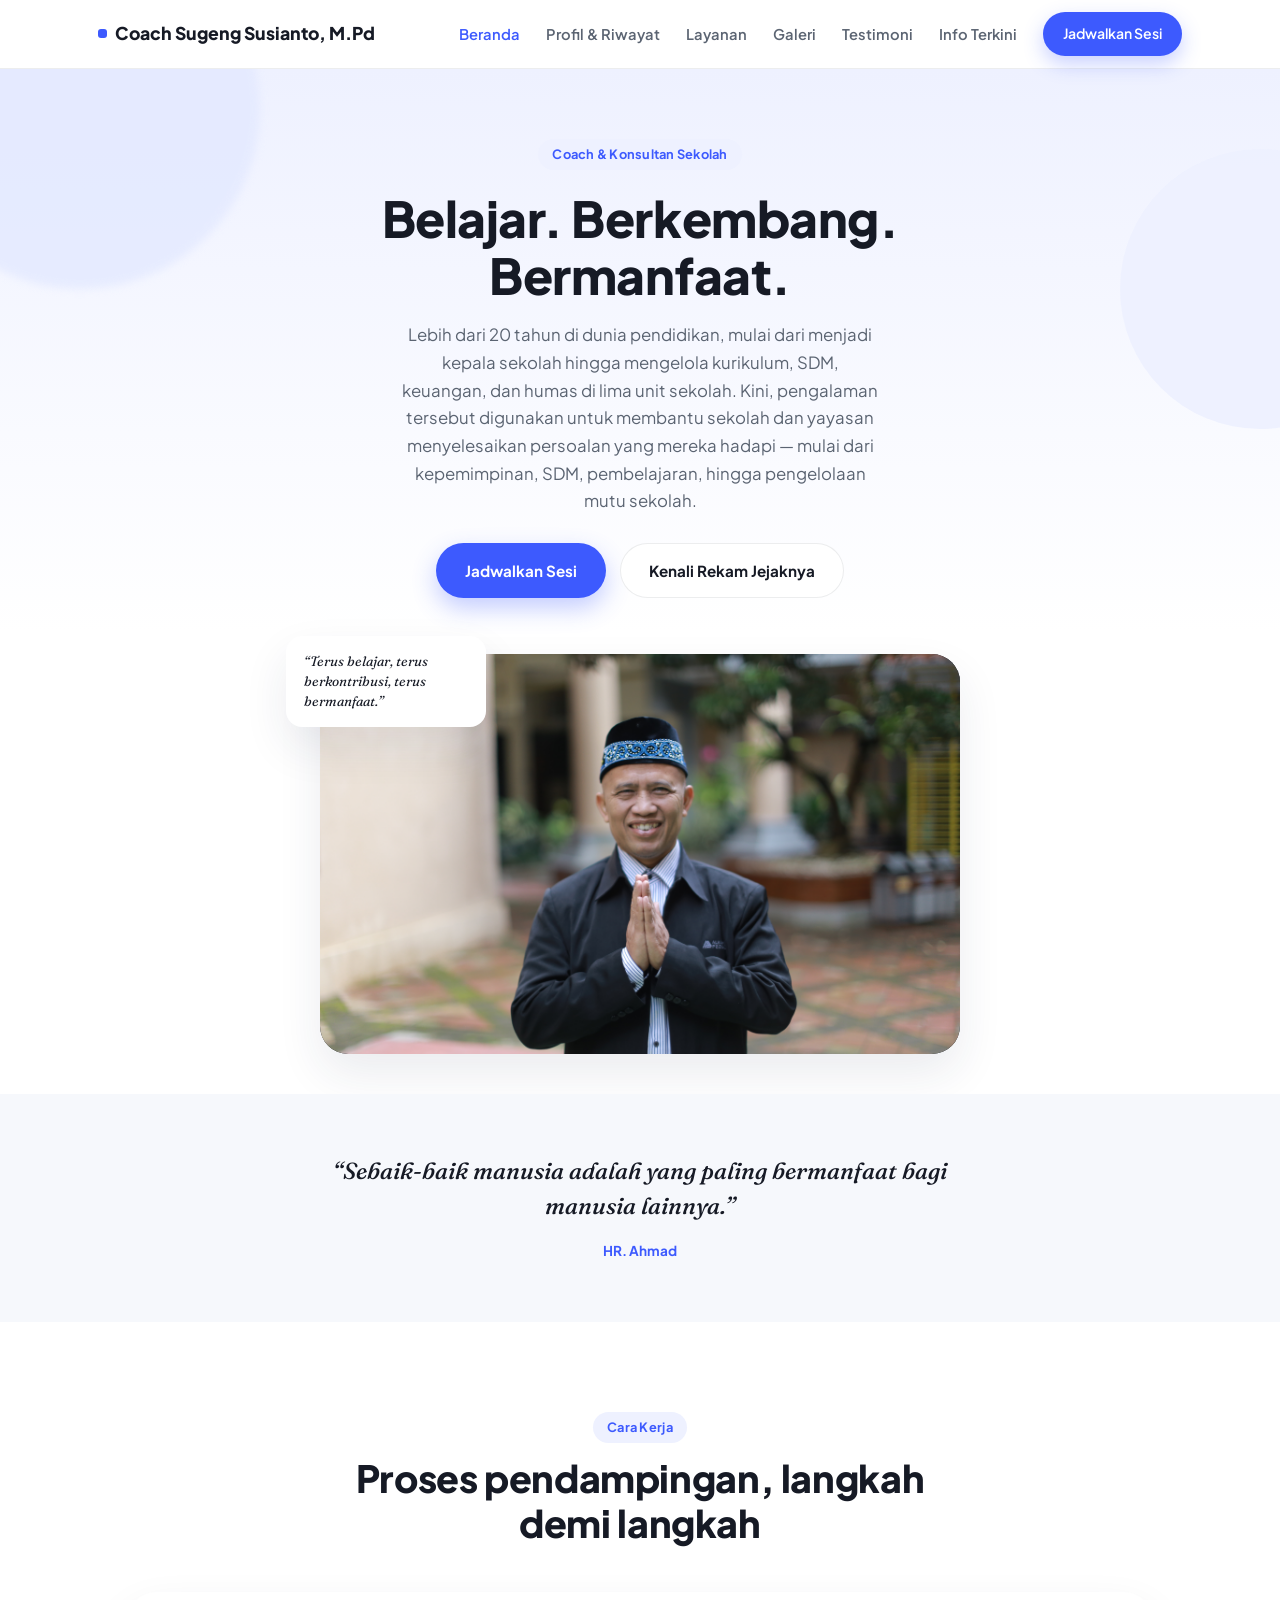
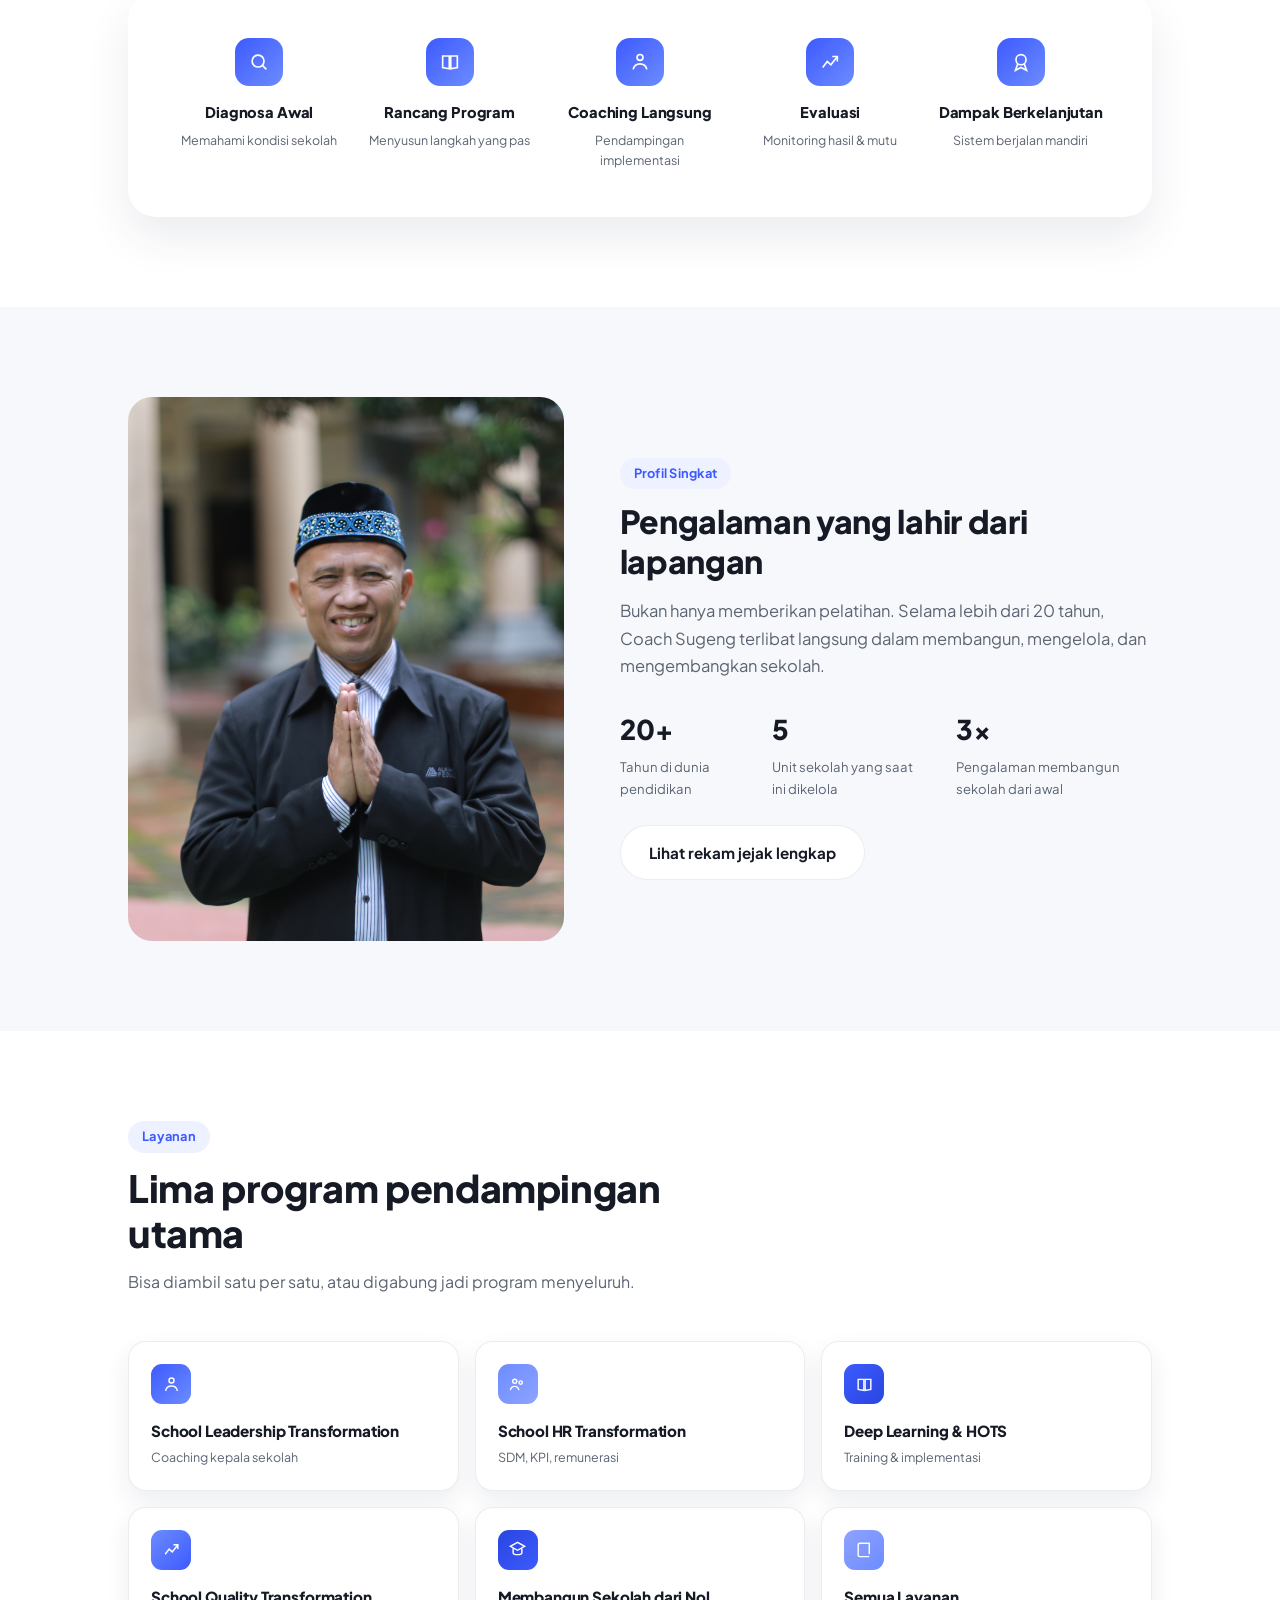
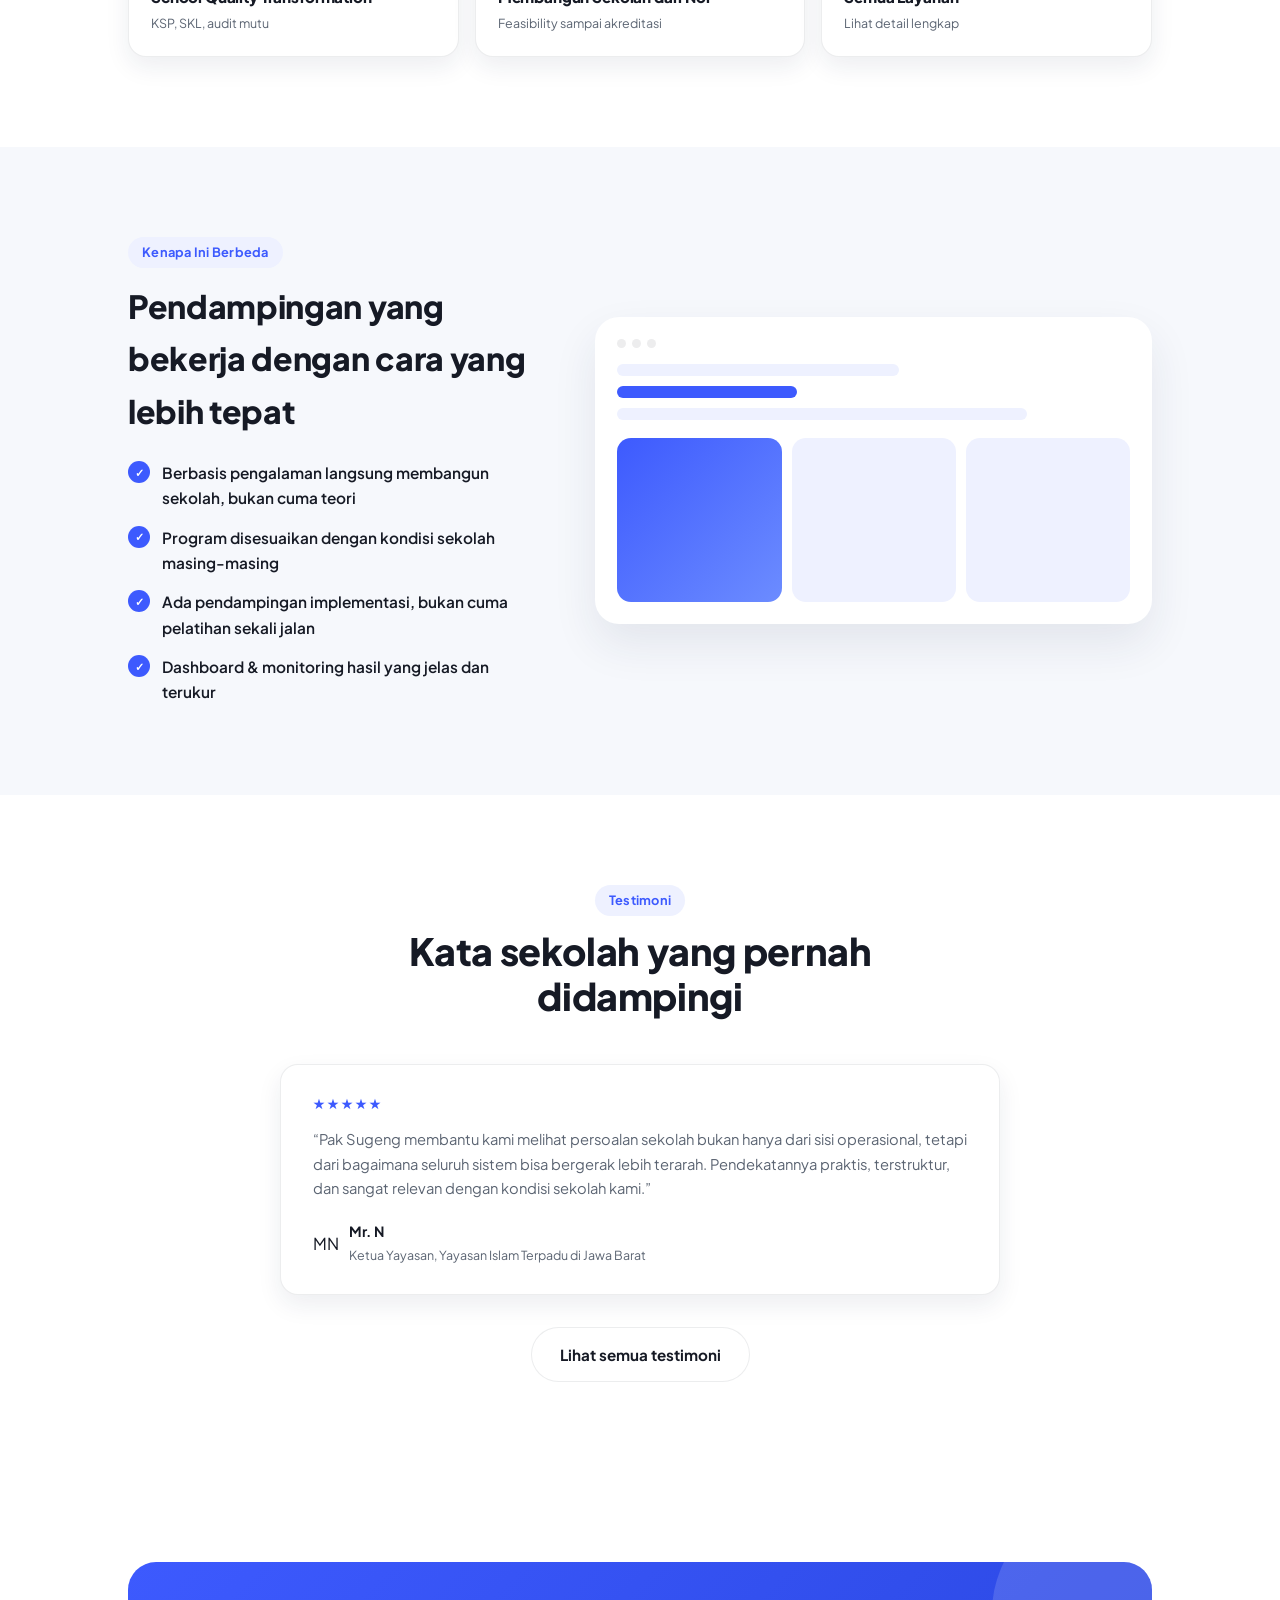
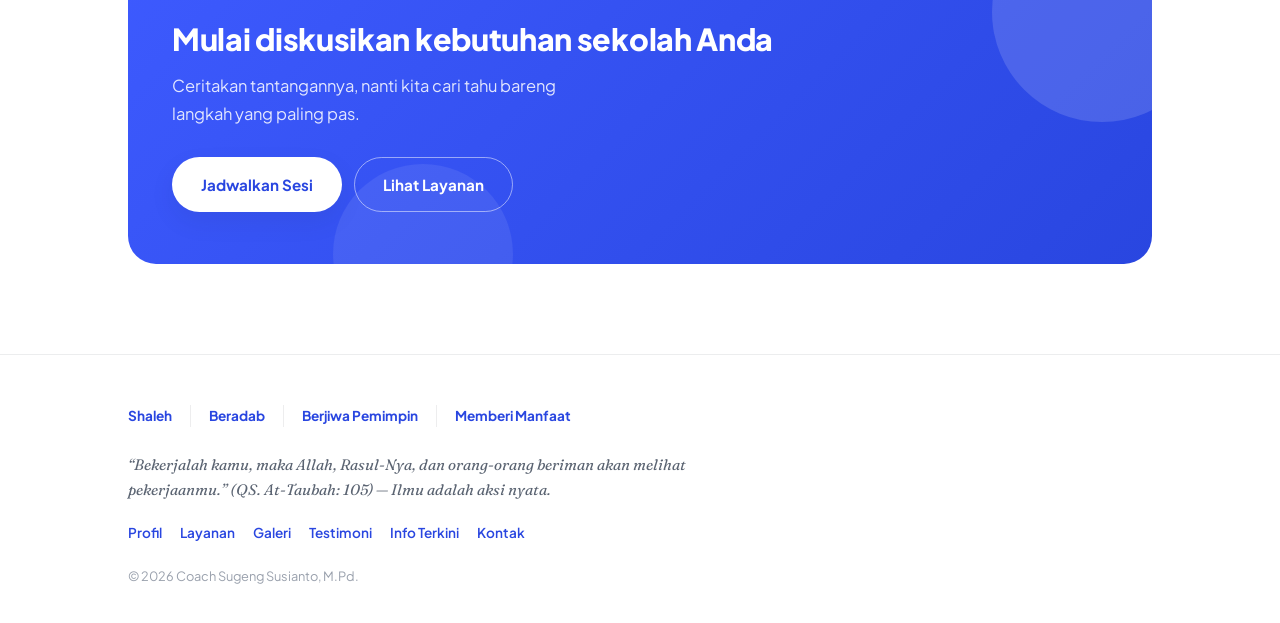
==== index.html @ 7b5fcf8c "Update index.html" ====
<!DOCTYPE html>
<html lang="id">
<head>
<meta charset="UTF-8">
<meta name="viewport" content="width=device-width, initial-scale=1.0">
<title>Sugeng Susianto, M.Pd — Coach &amp; Konsultan Sekolah</title>
<link rel="stylesheet" href="style.css">
<style>
  .hero{ position:relative; padding: 70px 0 40px; overflow:hidden; background: linear-gradient(180deg, var(--blue-pale) 0%, var(--white) 55%); }
  .hero::before{ content:""; position:absolute; top:-140px; left:-100px; width:360px; height:360px; background: var(--blue-pale-2); border-radius:50%; filter: blur(4px); opacity:.8; }
  .hero::after{ content:""; position:absolute; top:80px; right:-120px; width:280px; height:280px; background: var(--blue-pale); border-radius:50%; opacity:.9; }
  .hero .wrap{ position:relative; }
  .hero-head{ max-width: 640px; margin: 0 auto; text-align:center; }
  .hero-head .section-label{ }
  .hero-head h1{ font-size: clamp(2.1rem, 4.6vw, 3.1rem); line-height: 1.14; margin-top: 8px; }
  .hero-head h1 span{ color: var(--blue); }
  .hero-head p{ margin-top: 18px; color: var(--body-c); font-size: 1.05rem; max-width: 480px; margin-left:auto; margin-right:auto; }
  .hero-ctas{ margin-top: 28px; display:flex; gap:14px; justify-content:center; flex-wrap: wrap; }

  .hero-visual{ position:relative; max-width: 640px; margin: 56px auto 0; }
  .hero-photo-frame{ position:relative; z-index:1; border-radius: 28px; overflow:hidden; aspect-ratio: 16/10; background: var(--ink); box-shadow: var(--shadow); }
  .hero-photo-frame img{ width:100%; height:100%; object-fit:cover; object-position: center 15%; }
  .hero-photo-frame .chip{ position:absolute; top:16px; left:16px; background: rgba(0,0,0,0.45); color:#fff; font-size:.72rem; font-weight:700; padding: 6px 11px; border-radius: 100px; display:flex; align-items:center; gap:6px; }
  .hero-photo-frame .chip .dot{ width:7px; height:7px; border-radius:50%; background:#ff5b5b; }
  .float-card{ position:absolute; z-index:2; background: var(--white); border-radius: 16px; box-shadow: var(--shadow); padding: 16px 18px; }
  .float-quote{ top: -18px; left: -34px; max-width: 200px; }
  .float-quote p{ font-family:"Fraunces", serif; font-style:italic; font-size: .85rem; color: var(--ink); line-height:1.45; }
  .float-quote span{ display:block; margin-top:8px; font-size:.75rem; color: var(--blue); font-weight:700; font-style:normal; }
  .float-stat{ bottom: -22px; right: -30px; text-align:right; }
  .float-stat .num{ font-size: 1.5rem; font-weight:800; color: var(--ink); }
  .float-stat .lbl{ font-size: .78rem; color: var(--body-c); margin-top:2px; }
  @media (max-width: 720px){ .float-card{ display:none; } .hero-visual{ margin-top: 40px; } }

  .process-panel{ background: var(--white); border-radius: 28px; box-shadow: var(--shadow); padding: 46px 40px; }
  .process-row{ display:grid; grid-template-columns: repeat(5,1fr); gap: 8px; align-items:start; position:relative; }
  .process-step{ text-align:center; padding: 0 6px; }
  .process-step .icon-badge{ width:48px; height:48px; border-radius:14px; margin:0 auto 14px; background: linear-gradient(135deg, var(--blue) 0%, var(--blue-2) 100%); display:flex; align-items:center; justify-content:center; }
  .process-step svg{ width:22px; height:22px; stroke:#fff; fill:none; stroke-width:1.8; }
  .process-step h3{ font-size: .92rem; color: var(--ink); }
  .process-step p{ font-size: .78rem; color: var(--body-c); margin-top:6px; }
  .process-arrow{ position:absolute; top:22px; font-size:1.1rem; color: var(--blue-pale-2); }
  @media (max-width: 860px){ .process-row{ grid-template-columns: 1fr 1fr; gap: 28px; } .process-panel{ padding: 32px 22px; } }
  @media (max-width: 520px){ .process-row{ grid-template-columns: 1fr; } }

  .split{ display:grid; grid-template-columns: 0.9fr 1.1fr; gap: 56px; align-items:center; }
  .split-photo{ border-radius: 24px; overflow:hidden; aspect-ratio: 4/5; }
  .split-photo img{ width:100%; height:100%; object-fit:cover; object-position: center 15%; }
  .split-stats{ display:flex; gap: 34px; margin-top: 28px; }
  .split-stats .num{ font-size: 1.7rem; font-weight:800; color: var(--ink); }
  .split-stats .lbl{ font-size: .82rem; color: var(--body-c); margin-top:4px; }
  @media (max-width: 780px){ .split{ grid-template-columns: 1fr; gap: 32px; } }

  .cat-grid{ display:grid; grid-template-columns: repeat(3,1fr); gap: 16px; }
  .cat-card{ display:block; text-decoration:none; color:inherit; padding: 22px; border-radius: 18px; background: var(--white); box-shadow: var(--shadow-sm); border: 1px solid var(--rule); transition: transform .15s ease; }
  .cat-card:hover{ transform: translateY(-3px); }
  .cat-card .icon-badge{ width:40px; height:40px; border-radius:11px; margin-bottom:14px; display:flex; align-items:center; justify-content:center; }
  .cat-card svg{ width:19px; height:19px; stroke:#fff; fill:none; stroke-width:1.8; }
  .cat-card h3{ font-size: .95rem; color: var(--ink); }
  .cat-card p{ font-size: .78rem; color: var(--body-c); margin-top:4px; }
  @media (max-width: 780px){ .cat-grid{ grid-template-columns: 1fr 1fr; } }
  @media (max-width: 480px){ .cat-grid{ grid-template-columns: 1fr; } }

  .smart-grid{ display:grid; grid-template-columns: 0.85fr 1.15fr; gap: 56px; align-items:center; }
  .checklist{ list-style:none; margin: 22px 0 0; padding:0; display:flex; flex-direction:column; gap: 14px; }
  .checklist li{ display:flex; gap: 12px; font-size: .96rem; color: var(--ink); font-weight:600; }
  .checklist li::before{ content:"✓"; width:22px; height:22px; border-radius:50%; background: var(--blue); color:#fff; font-size:.7rem; display:flex; align-items:center; justify-content:center; flex-shrink:0; margin-top:1px; }
  .mock{ background: var(--white); border-radius: 24px; box-shadow: var(--shadow); padding: 22px; }
  .mock-topbar{ display:flex; gap:6px; margin-bottom:16px; }
  .mock-topbar span{ width:9px; height:9px; border-radius:50%; background: var(--rule); }
  .mock-bar{ height: 12px; border-radius: 6px; background: var(--blue-pale); margin-bottom:10px; }
  .mock-bar.short{ width: 55%; }
  .mock-bar.blue{ background: var(--blue); width:35%; }
  .mock-row{ display:flex; gap:10px; margin-top:18px; }
  .mock-tile{ flex:1; aspect-ratio:1; border-radius:14px; background: var(--blue-pale); }
  .mock-tile.dark{ background: linear-gradient(135deg, var(--blue) 0%, var(--blue-2) 100%); }
  @media (max-width: 780px){ .smart-grid{ grid-template-columns: 1fr; gap: 32px; } }

  .test-grid{
  display:flex;
  justify-content:center;
}

.test-card{
  width:100%;
  max-width:720px;
  border-radius:18px;
  background:var(--white);
  box-shadow:var(--shadow-sm);
  border:1px solid var(--rule);
  padding:28px 32px;
}

.test-stars{
  color:var(--blue);
  font-size:.85rem;
  letter-spacing:2px;
}

.test-card p.body{
  margin-top:12px;
  color:var(--body-c);
  font-size:.92rem;
  line-height:1.65;
}

.test-who{
  display:flex;
  align-items:center;
  gap:10px;
  margin-top:20px;
}

.test-who .name{
  font-size:.88rem;
  font-weight:700;
  color:var(--ink);
}
</style>
</head>
<body>

<nav>
  <div class="wrap">
    <a href="index.html" class="brand">Coach Sugeng Susianto, M.Pd</a>
    <div class="navlinks">
      <a href="index.html" class="active">Beranda</a>
      <a href="profil.html">Profil &amp; Riwayat</a>
      <a href="layanan.html">Layanan</a>
      <a href="galeri.html">Galeri</a>
      <a href="testimoni.html">Testimoni</a>
      <a href="info.html">Info Terkini</a>
      <a href="kontak.html" class="navcta">Jadwalkan Sesi</a>
    </div>
  </div>
</nav>

<header class="hero">
  <div class="wrap">
    <div class="hero-head">
      <div class="section-label">Coach &amp; Konsultan Sekolah</div>
      <h1>Belajar. Berkembang. Bermanfaat.</span></h1>
      <p>Lebih dari 20 tahun di dunia pendidikan, mulai dari menjadi kepala sekolah hingga mengelola kurikulum, SDM, keuangan, dan humas di lima unit sekolah. Kini, pengalaman tersebut digunakan untuk membantu sekolah dan yayasan menyelesaikan persoalan yang mereka hadapi — mulai dari kepemimpinan, SDM, pembelajaran, hingga pengelolaan mutu sekolah.</p>
      <div class="hero-ctas">
        <a href="kontak.html" class="btn btn-gold">Jadwalkan Sesi</a>
        <a href="profil.html" class="btn btn-ghost">Kenali Rekam Jejaknya</a>
      </div>
    </div>

    <div class="hero-visual">
      <div class="float-card float-quote">
        <p>“Terus belajar, terus berkontribusi, terus bermanfaat.”</p>
      </div>
      <div class="hero-photo-frame">
        <div class="chip"><span class="dot"></span> Coaching Session</div>
        <img src="assets/foto-pak-sugeng.jpg" alt="Coach Sugeng Susianto, M.Pd">
      </div>
      </div>
    </div>
  </div>
</header>

<div class="quote-strip">
  <div class="wrap">
    <blockquote>“Sebaik-baik manusia adalah yang paling bermanfaat bagi manusia lainnya.”</blockquote>
    <cite>HR. Ahmad</cite>
  </div>
</div>

<section>
  <div class="wrap">
    <div class="section-head center" style="margin-left:auto;margin-right:auto;text-align:center;">
      <div class="section-label">Cara Kerja</div>
      <h2>Proses pendampingan, langkah demi langkah</h2>
    </div>
    <div class="process-panel">
      <div class="process-row">
        <div class="process-step">
          <div class="icon-badge"><svg viewBox="0 0 24 24"><circle cx="11" cy="11" r="6.5"/><path d="M20 20l-4-4"/></svg></div>
          <h3>Diagnosa Awal</h3>
          <p>Memahami kondisi sekolah</p>
        </div>
        <div class="process-step">
          <div class="icon-badge"><svg viewBox="0 0 24 24"><path d="M4 5.5h7.2v14L4 18.2z"/><path d="M20 5.5h-7.2v14L20 18.2z"/></svg></div>
          <h3>Rancang Program</h3>
          <p>Menyusun langkah yang pas</p>
        </div>
        <div class="process-step">
          <div class="icon-badge"><svg viewBox="0 0 24 24"><circle cx="12" cy="7" r="3.2"/><path d="M4.5 20c1-4 4-6 7.5-6s6.5 2 7.5 6"/></svg></div>
          <h3>Coaching Langsung</h3>
          <p>Pendampingan implementasi</p>
        </div>
        <div class="process-step">
          <div class="icon-badge"><svg viewBox="0 0 24 24"><path d="M4 18 9 11.5 13 15 20 6"/><path d="M14.5 6H20v5.5"/></svg></div>
          <h3>Evaluasi</h3>
          <p>Monitoring hasil &amp; mutu</p>
        </div>
        <div class="process-step">
          <div class="icon-badge"><svg viewBox="0 0 24 24"><path d="M12 15c3 0 5.5-2.2 5.5-5.5S15 4 12 4 6.5 6.2 6.5 9.5 9 15 12 15Z"/><path d="M8.5 14 6 21l6-3 6 3-2.5-7"/></svg></div>
          <h3>Dampak Berkelanjutan</h3>
          <p>Sistem berjalan mandiri</p>
        </div>
      </div>
    </div>
  </div>
</section>

<section style="background: var(--surface);">
  <div class="wrap">
    <div class="split">
      <div class="split-photo"><img src="assets/foto-pak-sugeng.jpg" alt="Coach Sugeng Susianto, M.Pd"></div>
      <div>
        <div class="section-label">Profil Singkat</div>
        <h2 style="font-size: clamp(1.5rem,3vw,2rem); line-height:1.25;">Pengalaman yang lahir dari lapangan</h2>
        <p style="margin-top:16px; color: var(--body-c);">Bukan hanya memberikan pelatihan. Selama lebih dari 20 tahun, Coach Sugeng terlibat langsung dalam membangun, mengelola, dan mengembangkan sekolah.</p>
        <div class="split-stats">
          <div><div class="num">20+</div><div class="lbl">Tahun di dunia pendidikan</div></div>
          <div><div class="num">5</div><div class="lbl">Unit sekolah yang saat ini dikelola</div></div>
          <div><div class="num">3x</div><div class="lbl">Pengalaman membangun sekolah dari awal</div></div>
        </div>
        <a href="profil.html" class="btn btn-ghost dark" style="margin-top:26px;">Lihat rekam jejak lengkap</a>
      </div>
    </div>
  </div>
</section>

<section>
  <div class="wrap">
    <div class="section-head">
      <div class="section-label">Layanan</div>
      <h2>Lima program pendampingan utama</h2>
      <p>Bisa diambil satu per satu, atau digabung jadi program menyeluruh.</p>
    </div>
    <div class="cat-grid">
      <a class="cat-card" href="layanan.html">
        <div class="icon-badge" style="background: linear-gradient(135deg, var(--blue) 0%, var(--blue-2) 100%);"><svg viewBox="0 0 24 24"><circle cx="12" cy="7" r="3.2"/><path d="M4.5 20c1-4 4-6 7.5-6s6.5 2 7.5 6"/></svg></div>
        <h3>School Leadership Transformation</h3>
        <p>Coaching kepala sekolah</p>
      </a>
      <a class="cat-card" href="layanan.html">
        <div class="icon-badge" style="background: linear-gradient(135deg, #6c8cff 0%, #8fa3ff 100%);"><svg viewBox="0 0 24 24"><circle cx="8.5" cy="8" r="2.6"/><circle cx="16" cy="9.5" r="2.1"/><path d="M3 19c.7-3 3-4.6 5.5-4.6S13 16 13.7 19"/></svg></div>
        <h3>School HR Transformation</h3>
        <p>SDM, KPI, remunerasi</p>
      </a>
      <a class="cat-card" href="layanan.html">
        <div class="icon-badge" style="background: linear-gradient(135deg, #3d5afe 0%, #2946e0 100%);"><svg viewBox="0 0 24 24"><path d="M4 5.5h7.2v14L4 18.2z"/><path d="M20 5.5h-7.2v14L20 18.2z"/></svg></div>
        <h3>Deep Learning &amp; HOTS</h3>
        <p>Training &amp; implementasi</p>
      </a>
      <a class="cat-card" href="layanan.html">
        <div class="icon-badge" style="background: linear-gradient(135deg, #6c8cff 0%, #3d5afe 100%);"><svg viewBox="0 0 24 24"><path d="M4 18 9 11.5 13 15 20 6"/><path d="M14.5 6H20v5.5"/></svg></div>
        <h3>School Quality Transformation</h3>
        <p>KSP, SKL, audit mutu</p>
      </a>
      <a class="cat-card" href="layanan.html">
        <div class="icon-badge" style="background: linear-gradient(135deg, #2946e0 0%, #3d5afe 100%);"><svg viewBox="0 0 24 24"><path d="M12 3 3 8l9 5 9-5z"/><path d="M6.5 10.5V16c0 1.4 2.5 2.5 5.5 2.5s5.5-1.1 5.5-2.5v-5.5"/></svg></div>
        <h3>Membangun Sekolah dari Nol</h3>
        <p>Feasibility sampai akreditasi</p>
      </a>
      <a class="cat-card" href="layanan.html">
        <div class="icon-badge" style="background: linear-gradient(135deg, #8fa3ff 0%, #6c8cff 100%);"><svg viewBox="0 0 24 24"><path d="M4 19V6.5A2.5 2.5 0 0 1 6.5 4H18v14"/><path d="M4 19a2 2 0 0 0 2 2h12"/></svg></div>
        <h3>Semua Layanan</h3>
        <p>Lihat detail lengkap</p>
      </a>
    </div>
  </div>
</section>

<section style="background: var(--surface);">
  <div class="wrap">
    <div class="smart-grid">
      <div>
        <div class="section-label">Kenapa Ini Berbeda</div>
        <h2 style="font-size: clamp(1.5rem,3vw,2rem);">Pendampingan yang bekerja dengan cara yang lebih tepat</h2>
        <ul class="checklist">
          <li>Berbasis pengalaman langsung membangun sekolah, bukan cuma teori</li>
          <li>Program disesuaikan dengan kondisi sekolah masing-masing</li>
          <li>Ada pendampingan implementasi, bukan cuma pelatihan sekali jalan</li>
          <li>Dashboard &amp; monitoring hasil yang jelas dan terukur</li>
        </ul>
      </div>
      <div class="mock">
        <div class="mock-topbar"><span></span><span></span><span></span></div>
        <div class="mock-bar short"></div>
        <div class="mock-bar blue"></div>
        <div class="mock-bar" style="width:80%;"></div>
        <div class="mock-row">
          <div class="mock-tile dark"></div>
          <div class="mock-tile"></div>
          <div class="mock-tile"></div>
        </div>
      </div>
    </div>
  </div>
</section>

<section>
  <div class="wrap">

    <div class="section-head center" style="margin-left:auto;margin-right:auto;text-align:center;">
      <div class="section-label">Testimoni</div>
      <h2>Kata sekolah yang pernah didampingi</h2>
    </div>

    <div class="test-grid">

      <div class="test-card">

        <div class="test-stars">★★★★★</div>

        <p class="body">
          “Pak Sugeng membantu kami melihat persoalan sekolah bukan hanya
          dari sisi operasional, tetapi dari bagaimana seluruh sistem bisa
          bergerak lebih terarah. Pendekatannya praktis, terstruktur, dan
          sangat relevan dengan kondisi sekolah kami.”
        </p>

        <div class="test-who">
          <div class="avatar">MN</div>

          <div>
            <div class="name">Mr. N</div>
            <div style="font-size:.78rem;color:var(--body-c);margin-top:2px;">
              Ketua Yayasan, Yayasan Islam Terpadu di Jawa Barat
            </div>
          </div>
        </div>

      </div>

    </div>

    <div style="text-align:center; margin-top:32px;">
      <a href="testimoni.html" class="btn btn-ghost dark">
        Lihat semua testimoni
      </a>
    </div>

  </div>
</section>
<section>
  <div class="wrap">
    <div class="cta-banner">
      <div class="inner">
        <div>
          <h2>Mulai diskusikan kebutuhan sekolah Anda</h2>
          <p>Ceritakan tantangannya, nanti kita cari tahu bareng langkah yang paling pas.</p>
        </div>
        <div class="btns">
          <a href="kontak.html" class="btn btn-white">Jadwalkan Sesi</a>
          <a href="layanan.html" class="btn btn-outline-white">Lihat Layanan</a>
        </div>
      </div>
    </div>
  </div>
</section>

<footer>
  <div class="wrap">
    <div class="values-row"><span>Shaleh</span><span>Beradab</span><span>Berjiwa Pemimpin</span><span>Memberi Manfaat</span></div>
    <p class="closing">“Bekerjalah kamu, maka Allah, Rasul-Nya, dan orang-orang beriman akan melihat pekerjaanmu.” (QS. At-Taubah: 105) — Ilmu adalah aksi nyata.</p>
    <div class="foot-links"><a href="profil.html">Profil</a><a href="layanan.html">Layanan</a><a href="galeri.html">Galeri</a><a href="testimoni.html">Testimoni</a><a href="info.html">Info Terkini</a><a href="kontak.html">Kontak</a></div>
    <p class="copy">© 2026 Coach Sugeng Susianto, M.Pd.</p>
  </div>
</footer>

</body>
</html>
---- style.css ----
@import url('https://fonts.googleapis.com/css2?family=Plus+Jakarta+Sans:wght@400;500;600;700;800&family=Fraunces:opsz,wght@9..144,500;9..144,600&display=swap');

:root{
  --ink: #161a25;
  --body-c: #5b6472;
  --blue: #3d5afe;
  --blue-2: #6c8cff;
  --blue-deep: #2946e0;
  --blue-pale: #eef1ff;
  --blue-pale-2: #e3e9ff;
  --surface: #f6f8fc;
  --white: #ffffff;
  --rule: rgba(22,26,37,0.08);
  --shadow: 0 20px 45px rgba(30,40,80,0.09);
  --shadow-sm: 0 10px 24px rgba(30,40,80,0.08);
  --max: 1080px;
}

*{ box-sizing: border-box; }
html{ scroll-behavior: smooth; }
body{
  margin:0;
  background: var(--white);
  color: var(--ink);
  font-family: "Plus Jakarta Sans", sans-serif;
  font-size: 16.5px;
  line-height: 1.65;
  -webkit-font-smoothing: antialiased;
}
h1,h2,h3{ font-family: "Plus Jakarta Sans", sans-serif; font-weight: 800; margin: 0; color: var(--ink); letter-spacing: -0.01em; }
p{ margin: 0; }
a{ color: inherit; }
img{ max-width:100%; display:block; }
.wrap{ max-width: var(--max); margin: 0 auto; padding: 0 28px; }
::selection{ background: var(--blue-pale-2); color: var(--blue-deep); }

/* ---------- nav ---------- */
nav{ position: sticky; top:0; z-index: 40; background: rgba(255,255,255,0.9); backdrop-filter: blur(8px); border-bottom: 1px solid var(--rule); }
nav .wrap{ display:flex; align-items:center; justify-content:space-between; height: 68px; max-width: 1140px; }
.brand{ color: var(--ink); font-size: 1.1rem; font-weight: 800; text-decoration: none; display:flex; align-items:center; gap:8px; }
.brand::before{ content:""; width:9px; height:9px; border-radius:3px; background: var(--blue); display:inline-block; }
.navlinks{ display:flex; align-items:center; gap: 26px; }
.navlinks a{ color: var(--body-c); text-decoration:none; font-size: .92rem; font-weight: 600; transition: color .2s ease; }
.navlinks a:hover{ color: var(--blue); }
.navlinks a.active{ color: var(--blue); }
.navcta{ background: var(--blue); color: var(--white) !important; padding: 10px 20px; border-radius: 100px; font-weight: 700; font-size: .88rem !important; box-shadow: 0 8px 20px rgba(61,90,254,0.28); transition: transform .15s ease, box-shadow .15s ease; }
.navcta:hover{ transform: translateY(-1px); box-shadow: 0 10px 24px rgba(61,90,254,0.36); color: var(--white) !important; }
@media (max-width:840px){ .navlinks a:not(.navcta){ display:none; } }

/* ---------- generic section ---------- */
section{ padding: 90px 0; }
.section-head{ max-width: 600px; margin-bottom: 46px; }
.section-label{ display:inline-block; font-size: .8rem; font-weight: 700; letter-spacing:.02em; color: var(--blue); margin-bottom: 12px; padding: 5px 14px; background: var(--blue-pale); border-radius: 100px; }
.section-head h2{ font-size: clamp(1.7rem, 3vw, 2.35rem); line-height: 1.2; color: var(--ink); }
.section-head p{ margin-top: 14px; color: var(--body-c); font-size: 1rem; max-width: 540px; }
.section-head.center{ margin-left:auto; margin-right:auto; text-align:center; }

/* ---------- page hero (inner pages) ---------- */
.page-hero{ position:relative; background: linear-gradient(180deg, var(--blue-pale) 0%, var(--white) 100%); padding: 76px 0 60px; overflow:hidden; }
.page-hero::before{ content:""; position:absolute; top:-120px; right:-120px; width:340px; height:340px; background: var(--blue-pale-2); border-radius: 50%; filter: blur(10px); opacity:.7; }
.page-hero .wrap{ position:relative; }
.page-hero h1{ font-size: clamp(2rem, 4vw, 2.7rem); line-height: 1.15; }
.page-hero p{ margin-top: 14px; color: var(--body-c); max-width: 560px; font-size: 1.02rem; }

/* ---------- buttons ---------- */
.btn{ display:inline-block; padding: 14px 28px; font-weight: 700; font-size: .95rem; border-radius: 100px; text-decoration:none; cursor:pointer; border: 1px solid transparent; font-family: "Plus Jakarta Sans", sans-serif; transition: transform .15s ease, box-shadow .15s ease, background .15s ease, border-color .15s ease, color .15s ease; }
.btn-gold{ background: var(--blue); color: var(--white); box-shadow: 0 10px 24px rgba(61,90,254,0.3); }
.btn-gold:hover{ background: var(--blue-deep); transform: translateY(-2px); box-shadow: 0 14px 28px rgba(61,90,254,0.36); }
.btn-ghost{ background: var(--white); color: var(--ink); border-color: var(--rule); }
.btn-ghost:hover{ border-color: var(--blue); color: var(--blue); }
.btn-ghost.dark{ color: var(--ink); border-color: var(--rule); }
.btn-ghost.dark:hover{ border-color: var(--blue); color: var(--blue); }
.btn-white{ background: var(--white); color: var(--blue-deep); box-shadow: var(--shadow-sm); }
.btn-white:hover{ transform: translateY(-2px); }
.btn-outline-white{ background: transparent; color: var(--white); border-color: rgba(255,255,255,0.5); }
.btn-outline-white:hover{ border-color: var(--white); }

/* ---------- quote strip ---------- */
.quote-strip{ padding: 60px 0; text-align:center; background: var(--surface); }
.quote-strip blockquote{ font-family: "Fraunces", serif; font-style: italic; font-weight: 500; font-size: clamp(1.15rem, 2.2vw, 1.45rem); max-width: 640px; margin: 0 auto; line-height: 1.5; color: var(--ink); }
.quote-strip cite{ display:block; margin-top: 16px; font-style: normal; font-size: .85rem; color: var(--blue); font-weight: 700; }

/* ---------- timeline (profil page) ---------- */
.timeline{ position:relative; padding-left: 30px; }
.timeline::before{ content:""; position:absolute; left: 5px; top: 6px; bottom: 6px; width: 2px; background: var(--blue-pale-2); border-radius: 2px; }
.t-item{ position: relative; padding-bottom: 32px; }
.t-item:last-child{ padding-bottom:0; }
.t-item::before{ content:""; position:absolute; left: -30px; top: 3px; width: 12px; height:12px; border-radius:50%; background: var(--white); border: 3px solid var(--blue); }
.t-year{ font-size: .82rem; font-weight:700; color: var(--blue); }
.t-role{ font-size: 1.1rem; font-weight:700; margin-top: 4px; color: var(--ink); }
.t-note{ font-size: .9rem; color: var(--body-c); margin-top: 3px; font-weight:400; }

/* ---------- pillars ---------- */
.pillars{ display:grid; grid-template-columns: repeat(4,1fr); gap: 16px; }
.pillar{ padding: 28px 22px; border-radius: 18px; background: var(--white); box-shadow: var(--shadow-sm); border: 1px solid var(--rule); }
.pillar .icon-badge{ width: 46px; height: 46px; border-radius: 13px; background: linear-gradient(135deg, var(--blue) 0%, var(--blue-2) 100%); display:flex; align-items:center; justify-content:center; margin-bottom: 18px; }
.pillar svg{ width: 22px; height: 22px; stroke: var(--white); fill:none; stroke-width: 1.8; }
.pillar h3{ font-size: 1.05rem; color: var(--ink); }
.pillar p{ font-size: .88rem; color: var(--body-c); margin-top: 8px; font-weight:400; }

/* ---------- services ---------- */
.svc-list{ display:flex; flex-direction:column; gap: 14px; }
.svc{ display:grid; grid-template-columns: 56px 1fr; gap: 20px; padding: 24px; border-radius: 18px; background: var(--white); box-shadow: var(--shadow-sm); border: 1px solid var(--rule); align-items:center; }
.svc-num{ width:48px; height:48px; border-radius: 14px; background: var(--blue-pale); color: var(--blue-deep); font-weight: 800; font-size: 1.1rem; display:flex; align-items:center; justify-content:center; }
.svc h3{ font-size: 1.1rem; color: var(--ink); }
.svc p{ font-size: .92rem; color: var(--body-c); margin-top: 5px; font-weight:400; }

/* ---------- footer ---------- */
footer{ background: var(--white); color: var(--ink); padding: 50px 0 36px; border-top: 1px solid var(--rule); }
.values-row{ display:flex; flex-wrap:wrap; margin-bottom: 26px; }
.values-row span{ font-size: .85rem; font-weight:700; color: var(--blue-deep); padding: 0 18px 0 0; margin-right: 18px; border-right: 1px solid var(--rule); }
.values-row span:last-child{ border-right:none; }
footer .closing{ font-family: "Fraunces", serif; font-style: italic; color: var(--body-c); font-size: .95rem; max-width: 580px; line-height: 1.6; }
footer .copy{ margin-top: 22px; font-size: .8rem; color: #9aa1ad; }
.foot-links{ margin-top: 20px; display:flex; gap: 18px; flex-wrap:wrap; }
.foot-links a{ font-size: .85rem; color: var(--blue-deep); text-decoration:none; font-weight: 600; }
.foot-links a:hover{ text-decoration:underline; }

/* ---------- CTA banner (used across pages) ---------- */
.cta-banner{ position:relative; overflow:hidden; background: linear-gradient(135deg, var(--blue) 0%, var(--blue-deep) 100%); border-radius: 28px; padding: 52px 44px; color: var(--white); }
.cta-banner::before{ content:""; position:absolute; top:-60px; right:-60px; width:220px; height:220px; background: rgba(255,255,255,0.14); border-radius:50%; }
.cta-banner::after{ content:""; position:absolute; bottom:-80px; left:20%; width:180px; height:180px; background: rgba(255,255,255,0.08); border-radius:50%; }
.cta-banner .inner{ position:relative; display:flex; align-items:center; justify-content:space-between; gap: 30px; flex-wrap:wrap; }
.cta-banner h2{ color: var(--white); font-size: clamp(1.4rem, 2.6vw, 1.9rem); }
.cta-banner p{ color: rgba(255,255,255,0.85); margin-top: 8px; max-width: 420px; }
.cta-banner .btns{ display:flex; gap: 12px; flex-wrap:wrap; }

@media (max-width: 860px){
  .pillars{ grid-template-columns: 1fr 1fr; }
  section{ padding: 60px 0; }
  .cta-banner .inner{ flex-direction:column; align-items:flex-start; }
}
@media (max-width: 520px){
  .pillars{ grid-template-columns: 1fr; }
  .wrap{ padding: 0 20px; }
  .cta-banner{ padding: 36px 24px; }
}
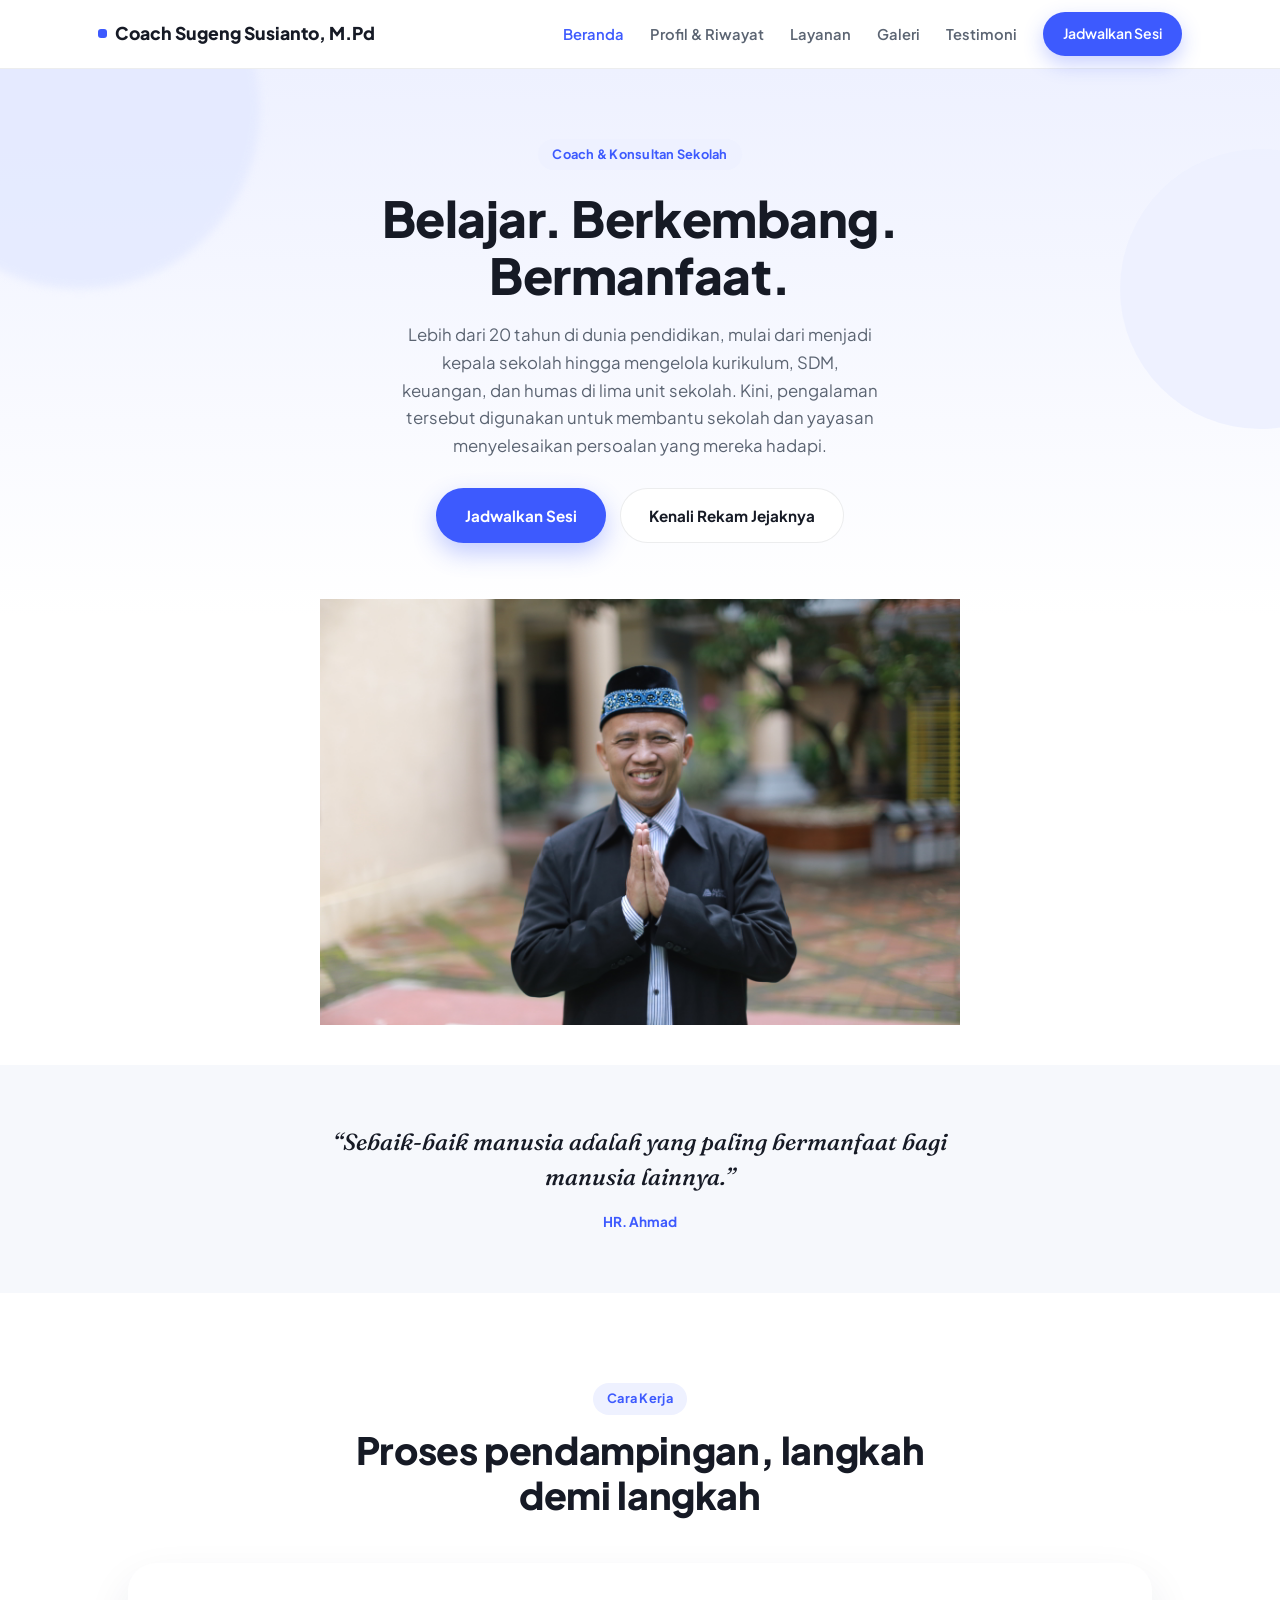
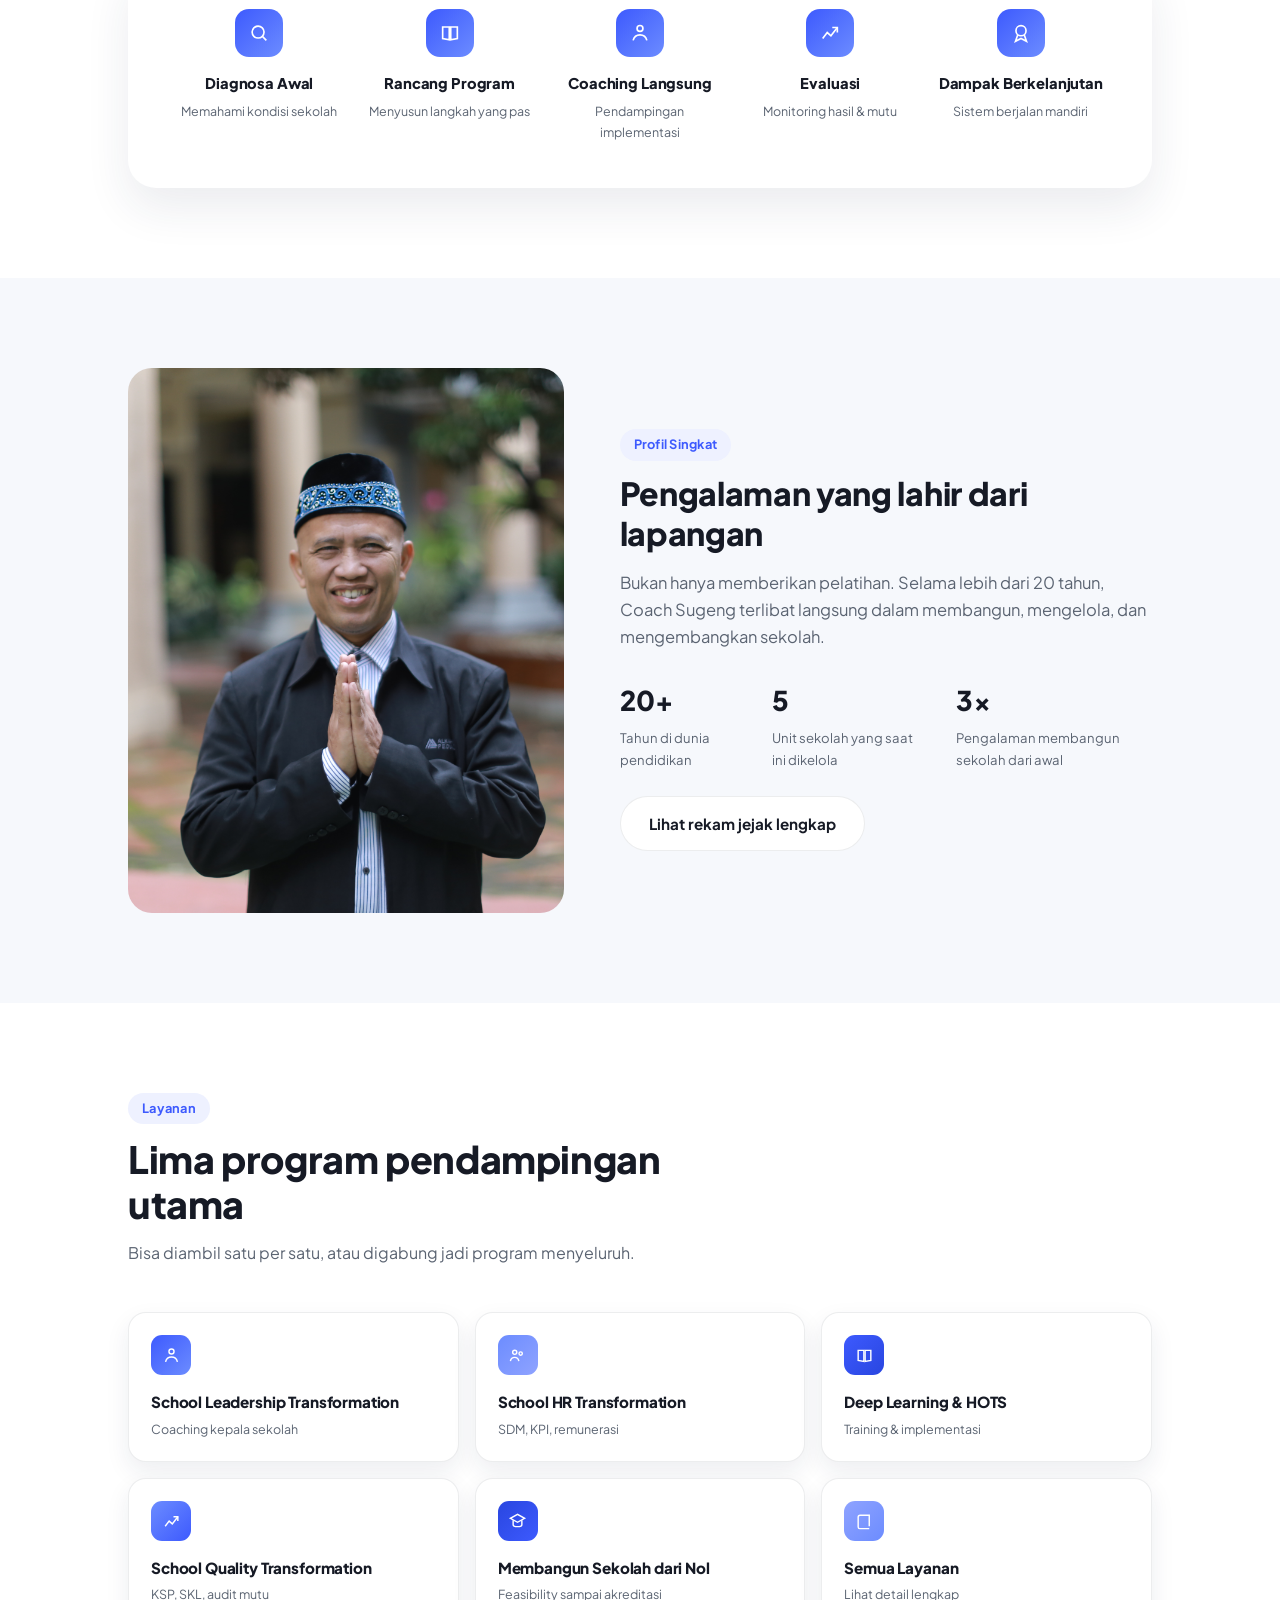
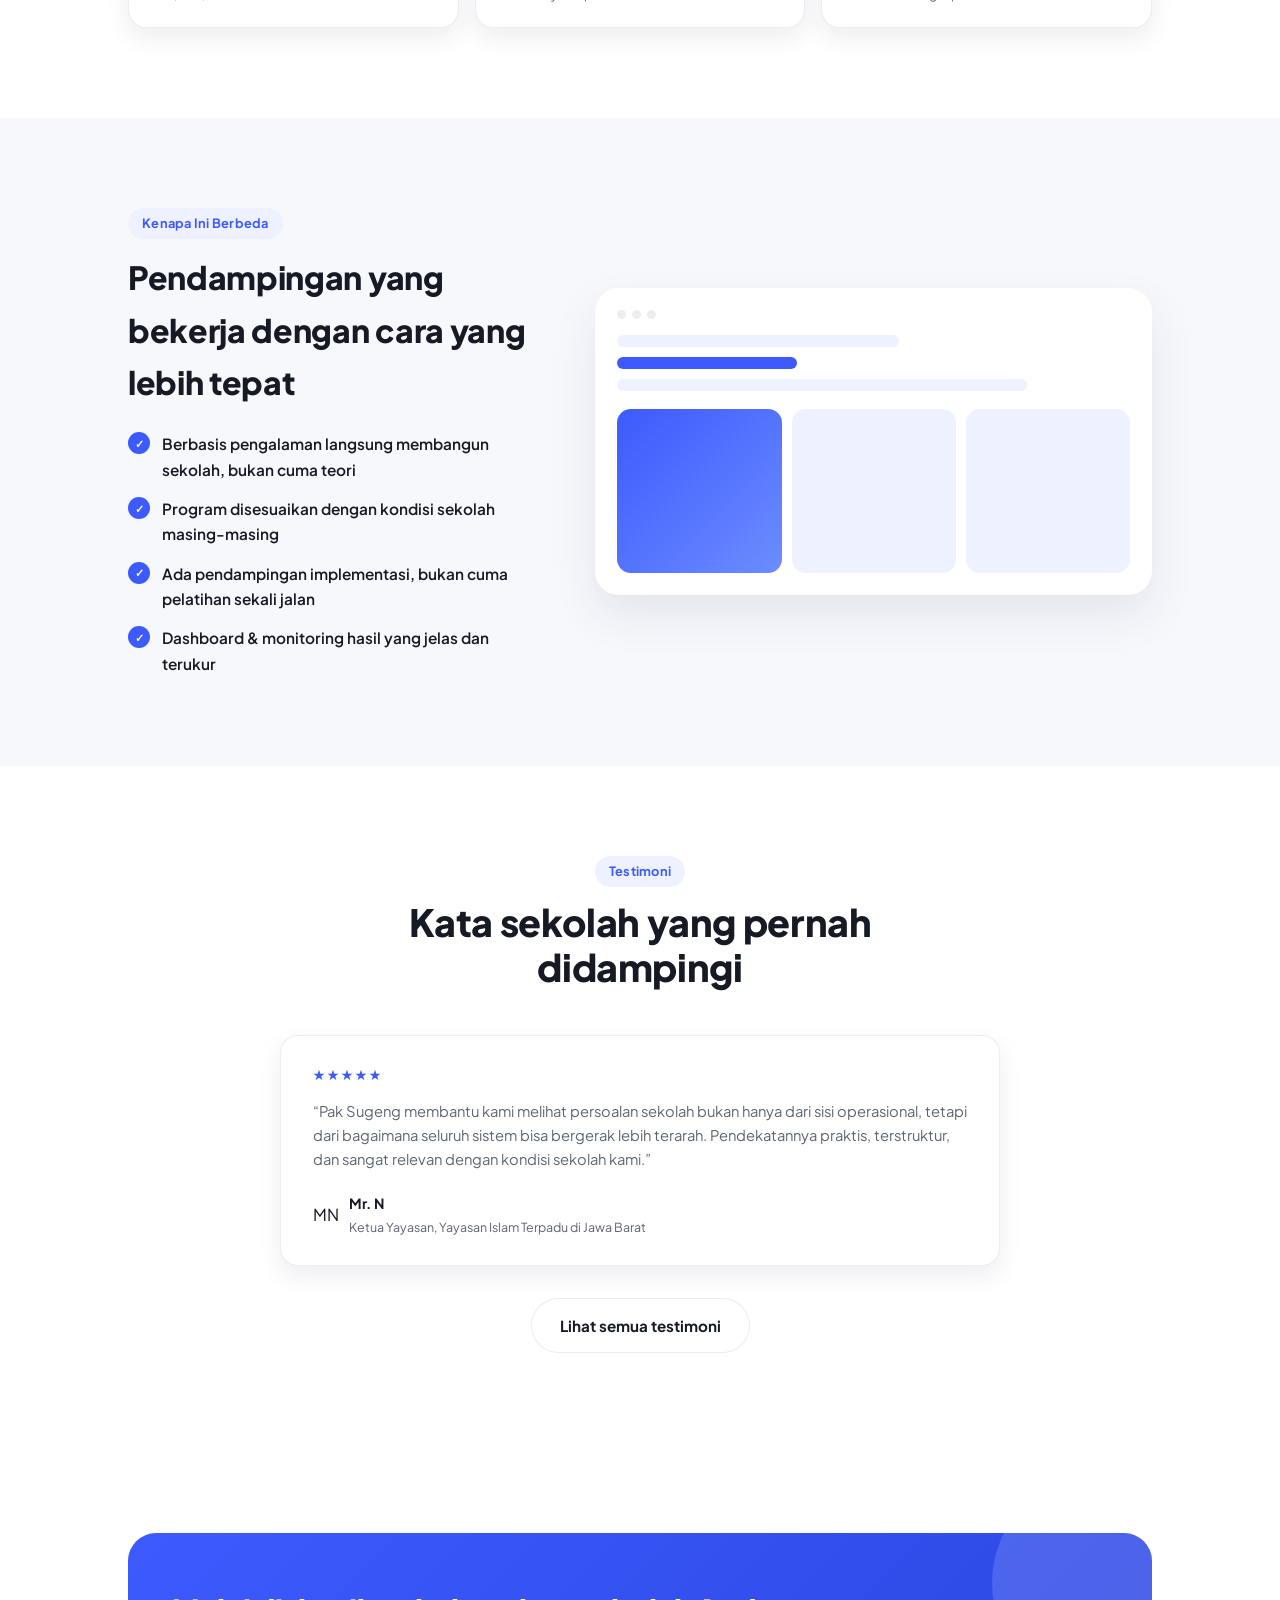
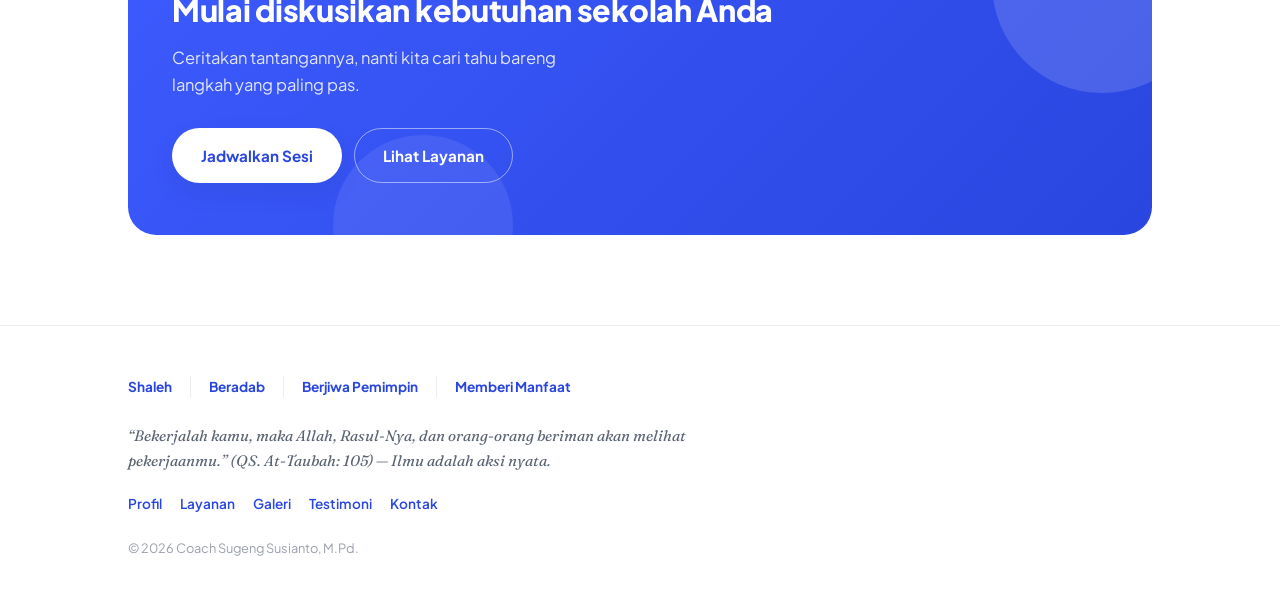
==== commit 8dd9d17a: "Update index.html" ====
--- a/index.html
+++ b/index.html
@@ -128,7 +128,6 @@
       <a href="layanan.html">Layanan</a>
       <a href="galeri.html">Galeri</a>
       <a href="testimoni.html">Testimoni</a>
-      <a href="info.html">Info Terkini</a>
       <a href="kontak.html" class="navcta">Jadwalkan Sesi</a>
     </div>
   </div>
@@ -139,7 +138,7 @@
     <div class="hero-head">
       <div class="section-label">Coach &amp; Konsultan Sekolah</div>
       <h1>Belajar. Berkembang. Bermanfaat.</span></h1>
-      <p>Lebih dari 20 tahun di dunia pendidikan, mulai dari menjadi kepala sekolah hingga mengelola kurikulum, SDM, keuangan, dan humas di lima unit sekolah. Kini, pengalaman tersebut digunakan untuk membantu sekolah dan yayasan menyelesaikan persoalan yang mereka hadapi — mulai dari kepemimpinan, SDM, pembelajaran, hingga pengelolaan mutu sekolah.</p>
+      <p>Lebih dari 20 tahun di dunia pendidikan, mulai dari menjadi kepala sekolah hingga mengelola kurikulum, SDM, keuangan, dan humas di lima unit sekolah. Kini, pengalaman tersebut digunakan untuk membantu sekolah dan yayasan menyelesaikan persoalan yang mereka hadapi.</p>
       <div class="hero-ctas">
         <a href="kontak.html" class="btn btn-gold">Jadwalkan Sesi</a>
         <a href="profil.html" class="btn btn-ghost">Kenali Rekam Jejaknya</a>
@@ -147,15 +146,8 @@
     </div>
 
     <div class="hero-visual">
-      <div class="float-card float-quote">
-        <p>“Terus belajar, terus berkontribusi, terus bermanfaat.”</p>
-      </div>
-      <div class="hero-photo-frame">
-        <div class="chip"><span class="dot"></span> Coaching Session</div>
         <img src="assets/foto-pak-sugeng.jpg" alt="Coach Sugeng Susianto, M.Pd">
       </div>
-      </div>
-    </div>
   </div>
 </header>
 
@@ -358,7 +350,7 @@
   <div class="wrap">
     <div class="values-row"><span>Shaleh</span><span>Beradab</span><span>Berjiwa Pemimpin</span><span>Memberi Manfaat</span></div>
     <p class="closing">“Bekerjalah kamu, maka Allah, Rasul-Nya, dan orang-orang beriman akan melihat pekerjaanmu.” (QS. At-Taubah: 105) — Ilmu adalah aksi nyata.</p>
-    <div class="foot-links"><a href="profil.html">Profil</a><a href="layanan.html">Layanan</a><a href="galeri.html">Galeri</a><a href="testimoni.html">Testimoni</a><a href="info.html">Info Terkini</a><a href="kontak.html">Kontak</a></div>
+    <div class="foot-links"><a href="profil.html">Profil</a><a href="layanan.html">Layanan</a><a href="galeri.html">Galeri</a><a href="testimoni.html">Testimoni</a><a href="kontak.html">Kontak</a></div>
     <p class="copy">© 2026 Coach Sugeng Susianto, M.Pd.</p>
   </div>
 </footer>
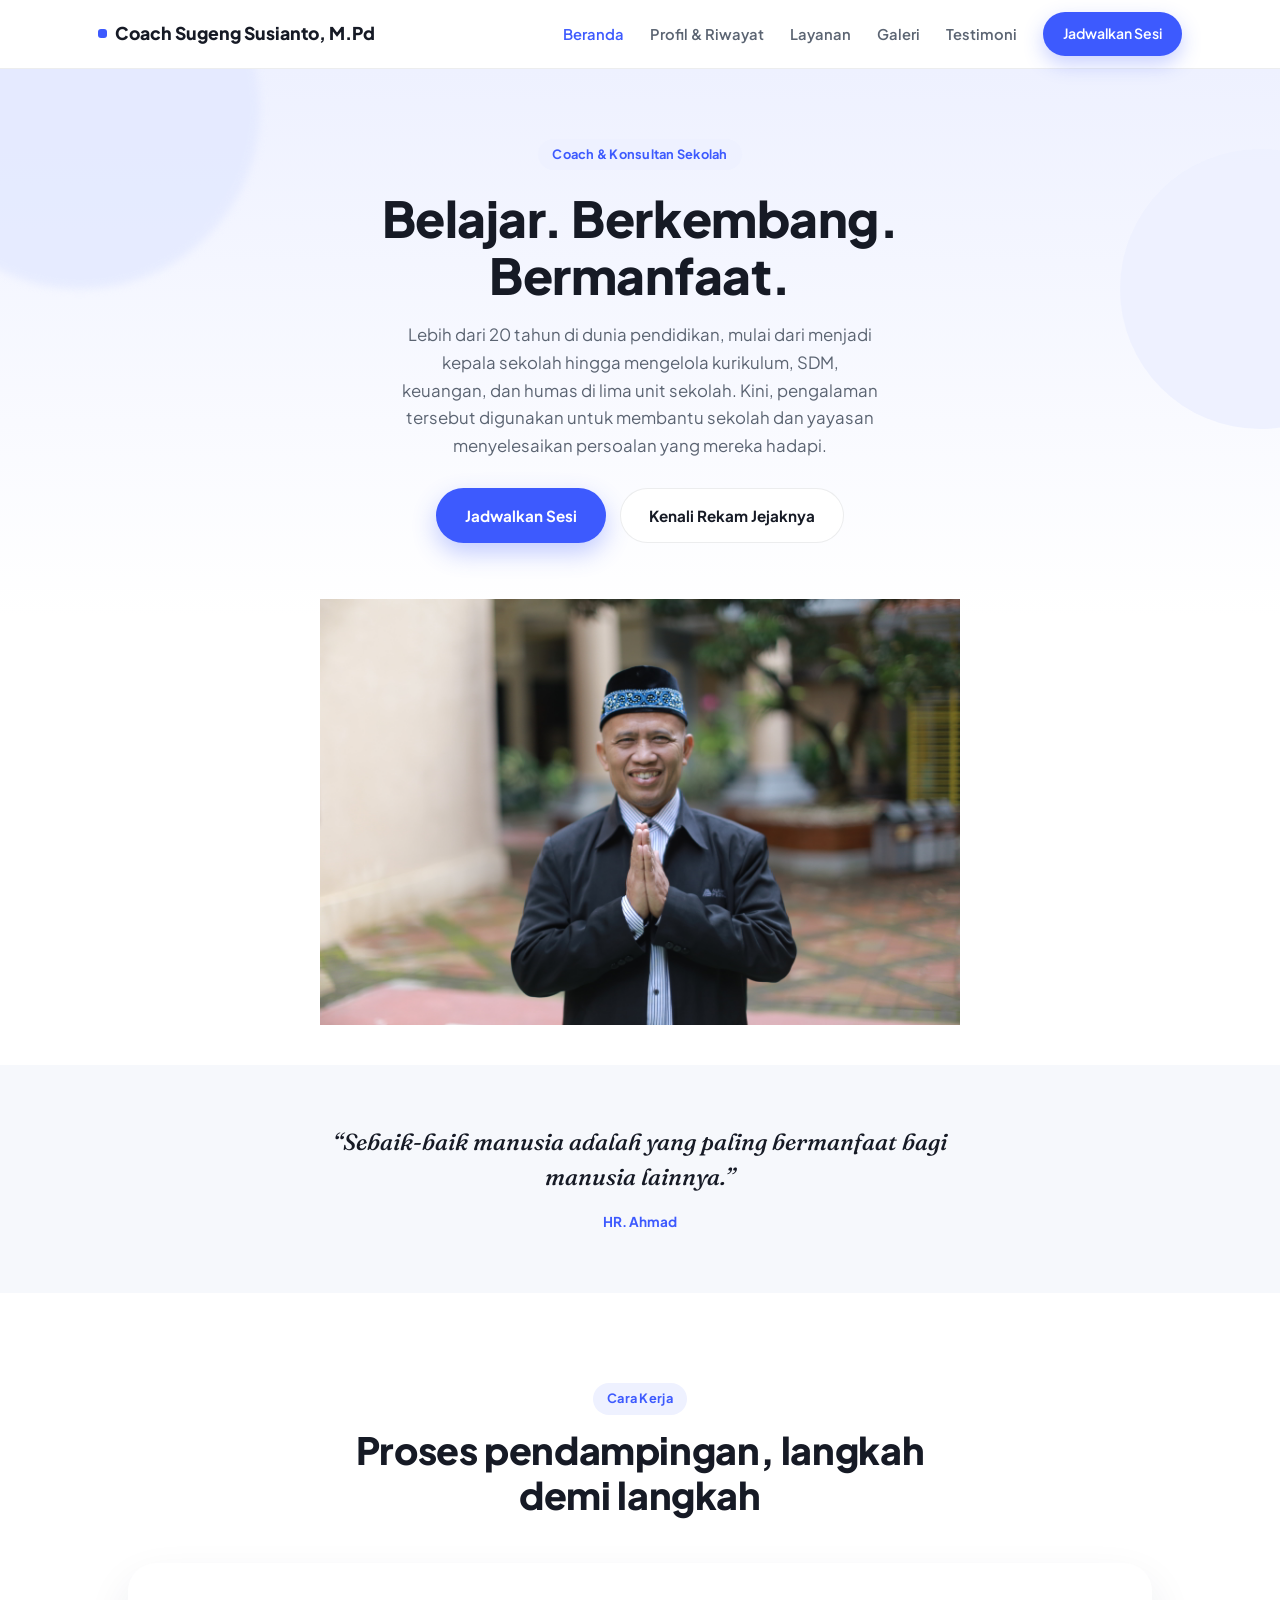
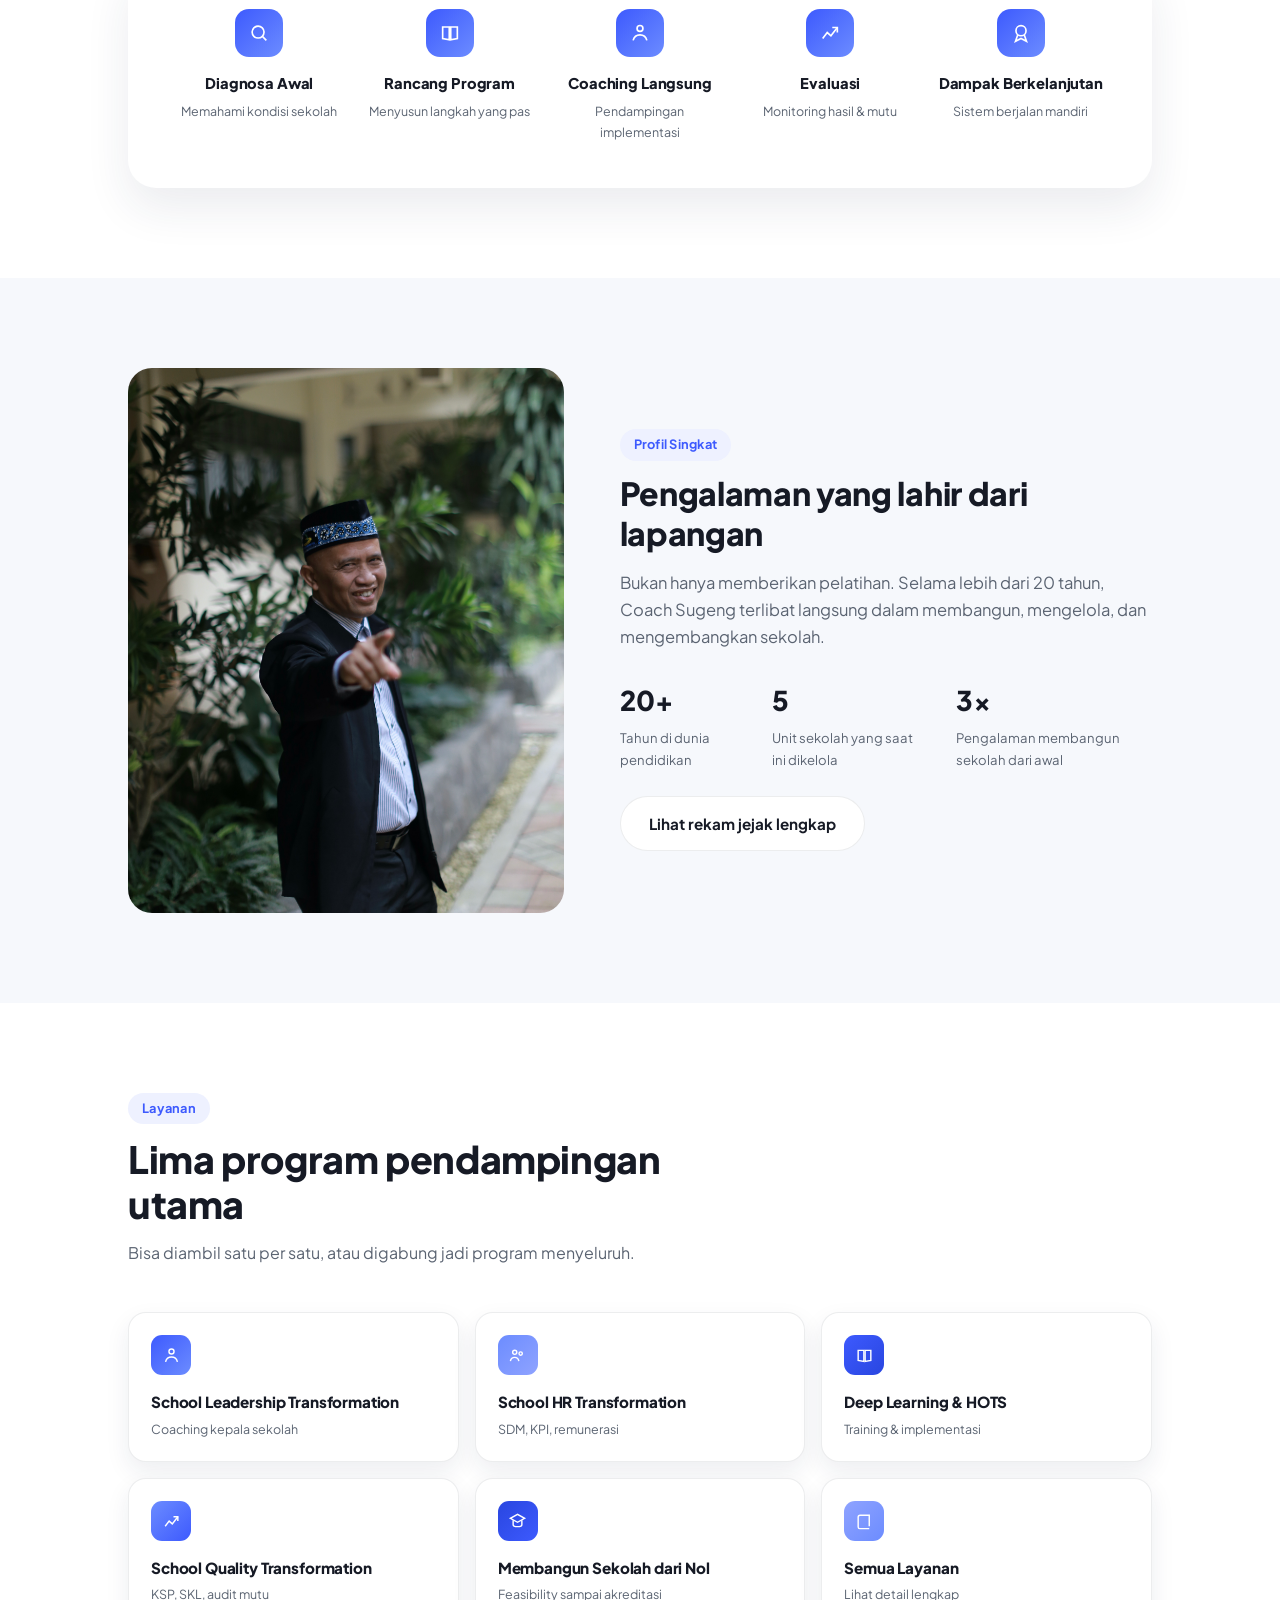
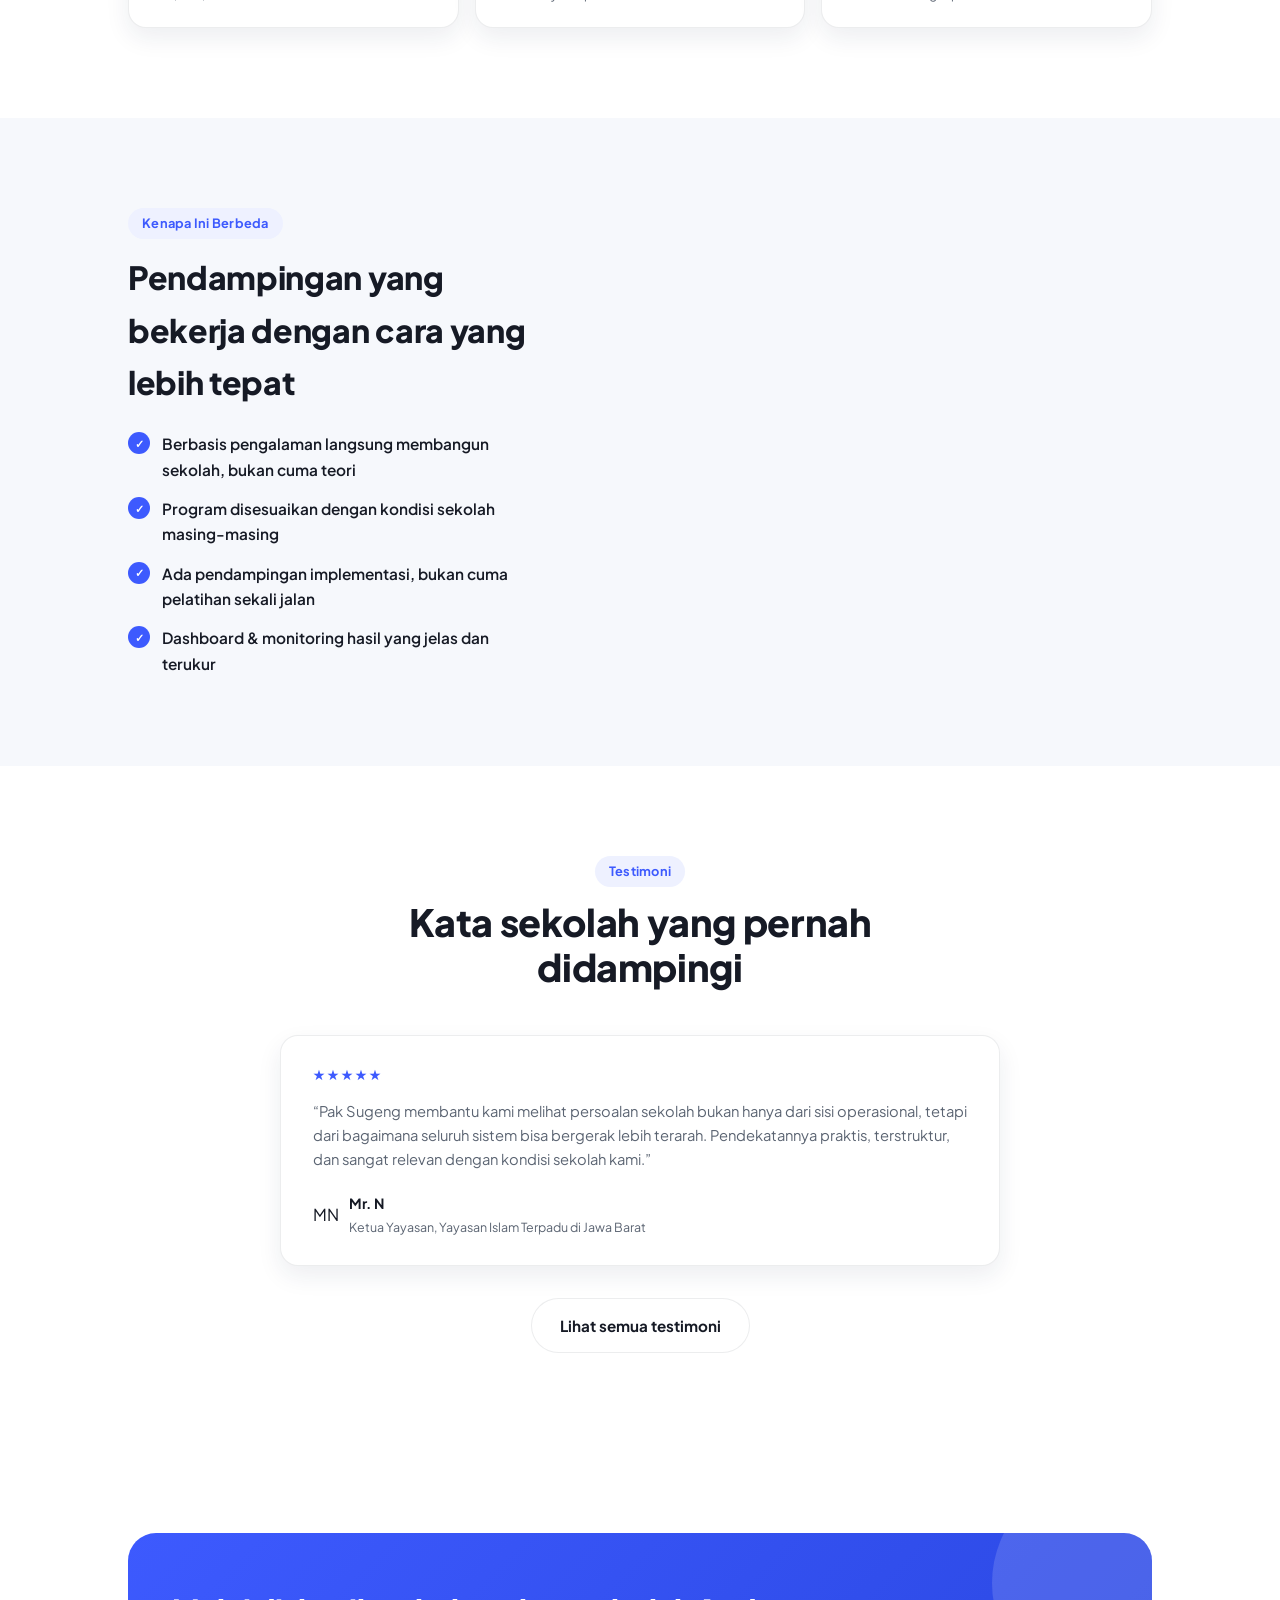
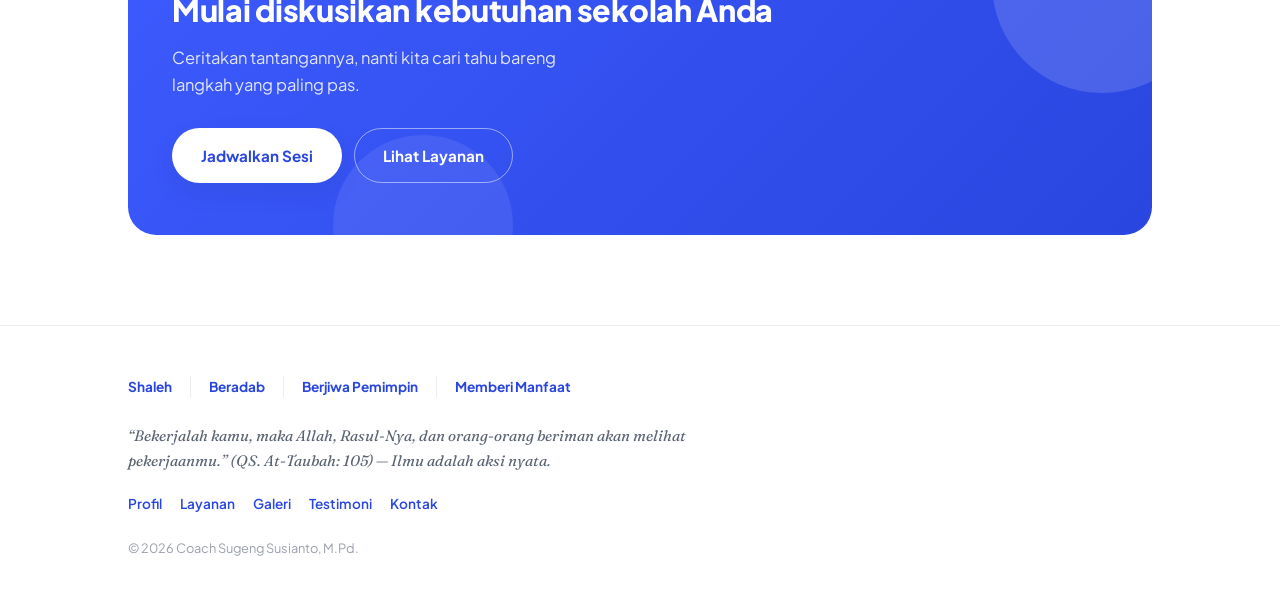
==== commit 611377b4: "Update index.html" ====
--- a/index.html
+++ b/index.html
@@ -199,7 +199,7 @@
 <section style="background: var(--surface);">
   <div class="wrap">
     <div class="split">
-      <div class="split-photo"><img src="assets/foto-pak-sugeng.jpg" alt="Coach Sugeng Susianto, M.Pd"></div>
+      <div class="split-photo"><img src="assets/fotojari-pak-sugeng.jpg" alt="Coach Sugeng Susianto, M.Pd"></div>
       <div>
         <div class="section-label">Profil Singkat</div>
         <h2 style="font-size: clamp(1.5rem,3vw,2rem); line-height:1.25;">Pengalaman yang lahir dari lapangan</h2>
@@ -269,18 +269,7 @@
           <li>Ada pendampingan implementasi, bukan cuma pelatihan sekali jalan</li>
           <li>Dashboard &amp; monitoring hasil yang jelas dan terukur</li>
         </ul>
-      </div>
-      <div class="mock">
-        <div class="mock-topbar"><span></span><span></span><span></span></div>
-        <div class="mock-bar short"></div>
-        <div class="mock-bar blue"></div>
-        <div class="mock-bar" style="width:80%;"></div>
-        <div class="mock-row">
-          <div class="mock-tile dark"></div>
-          <div class="mock-tile"></div>
-          <div class="mock-tile"></div>
-        </div>
-      </div>
+      </div
     </div>
   </div>
 </section>
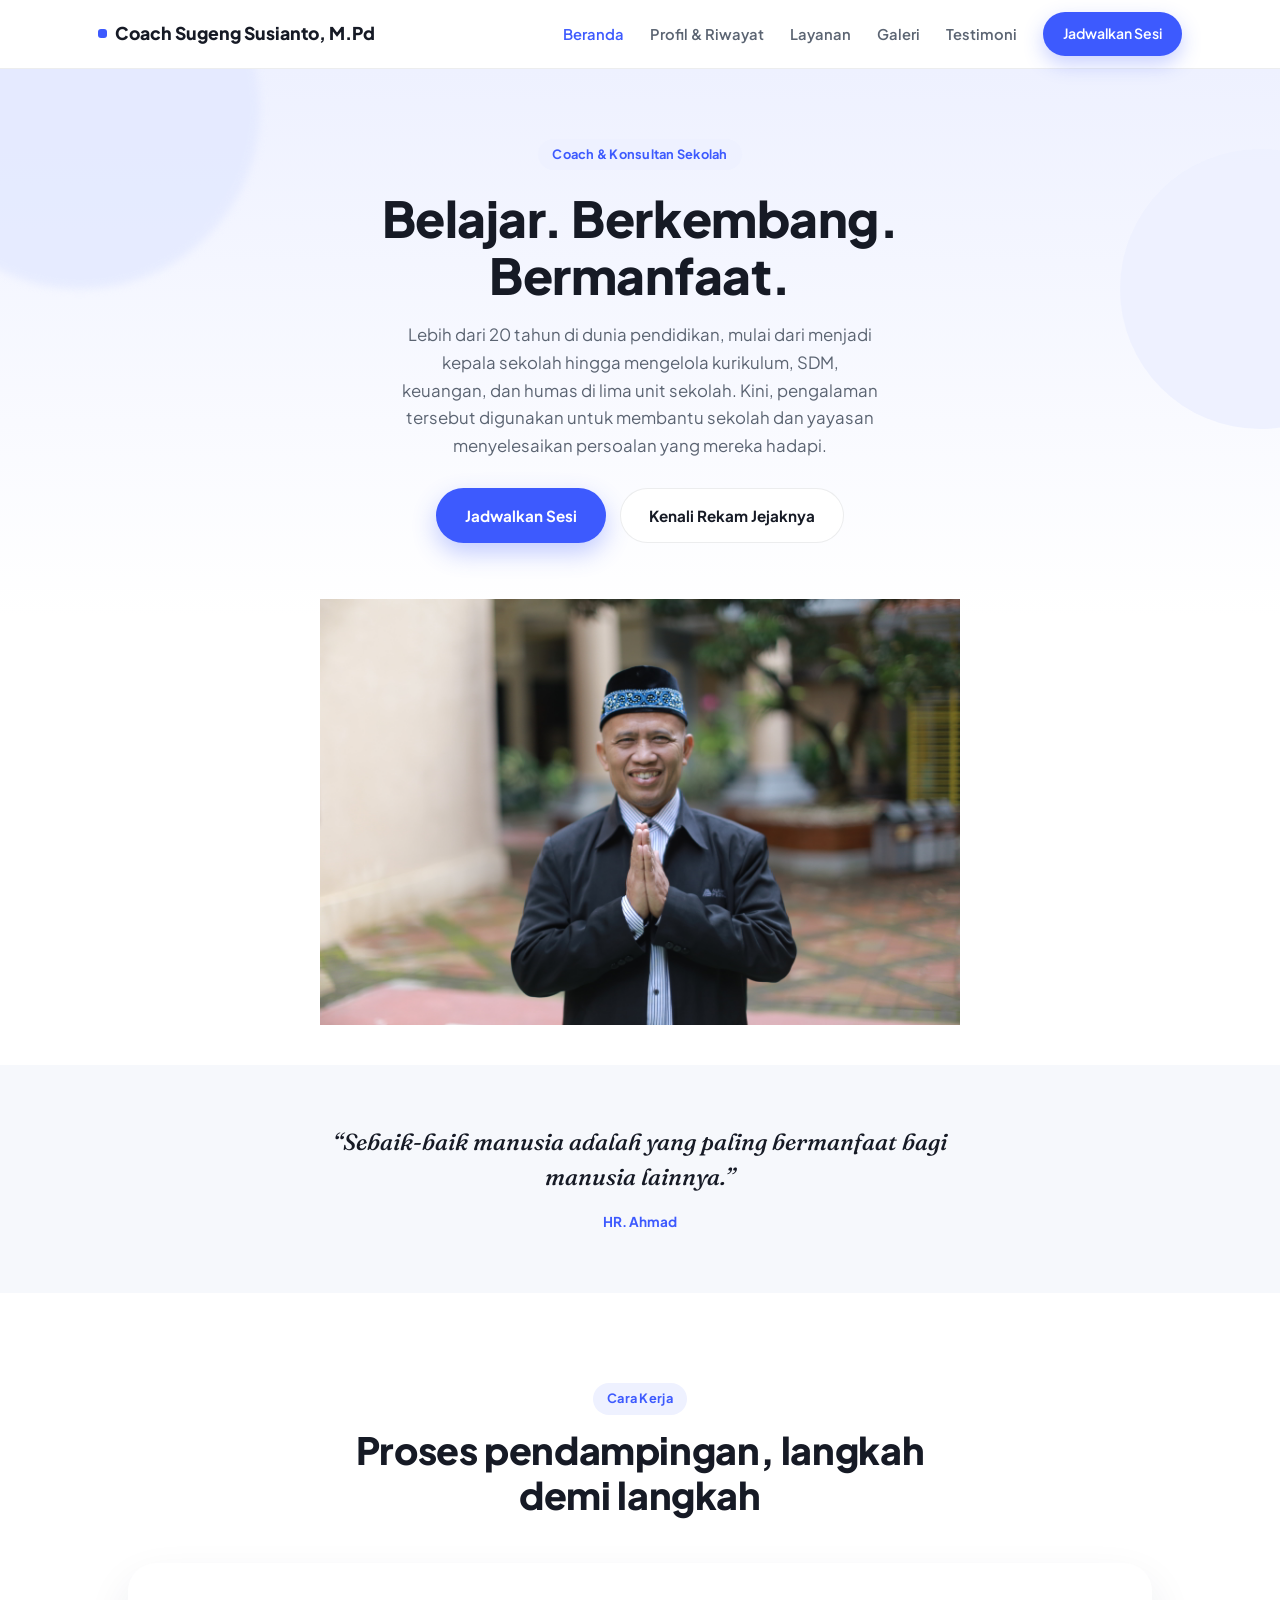
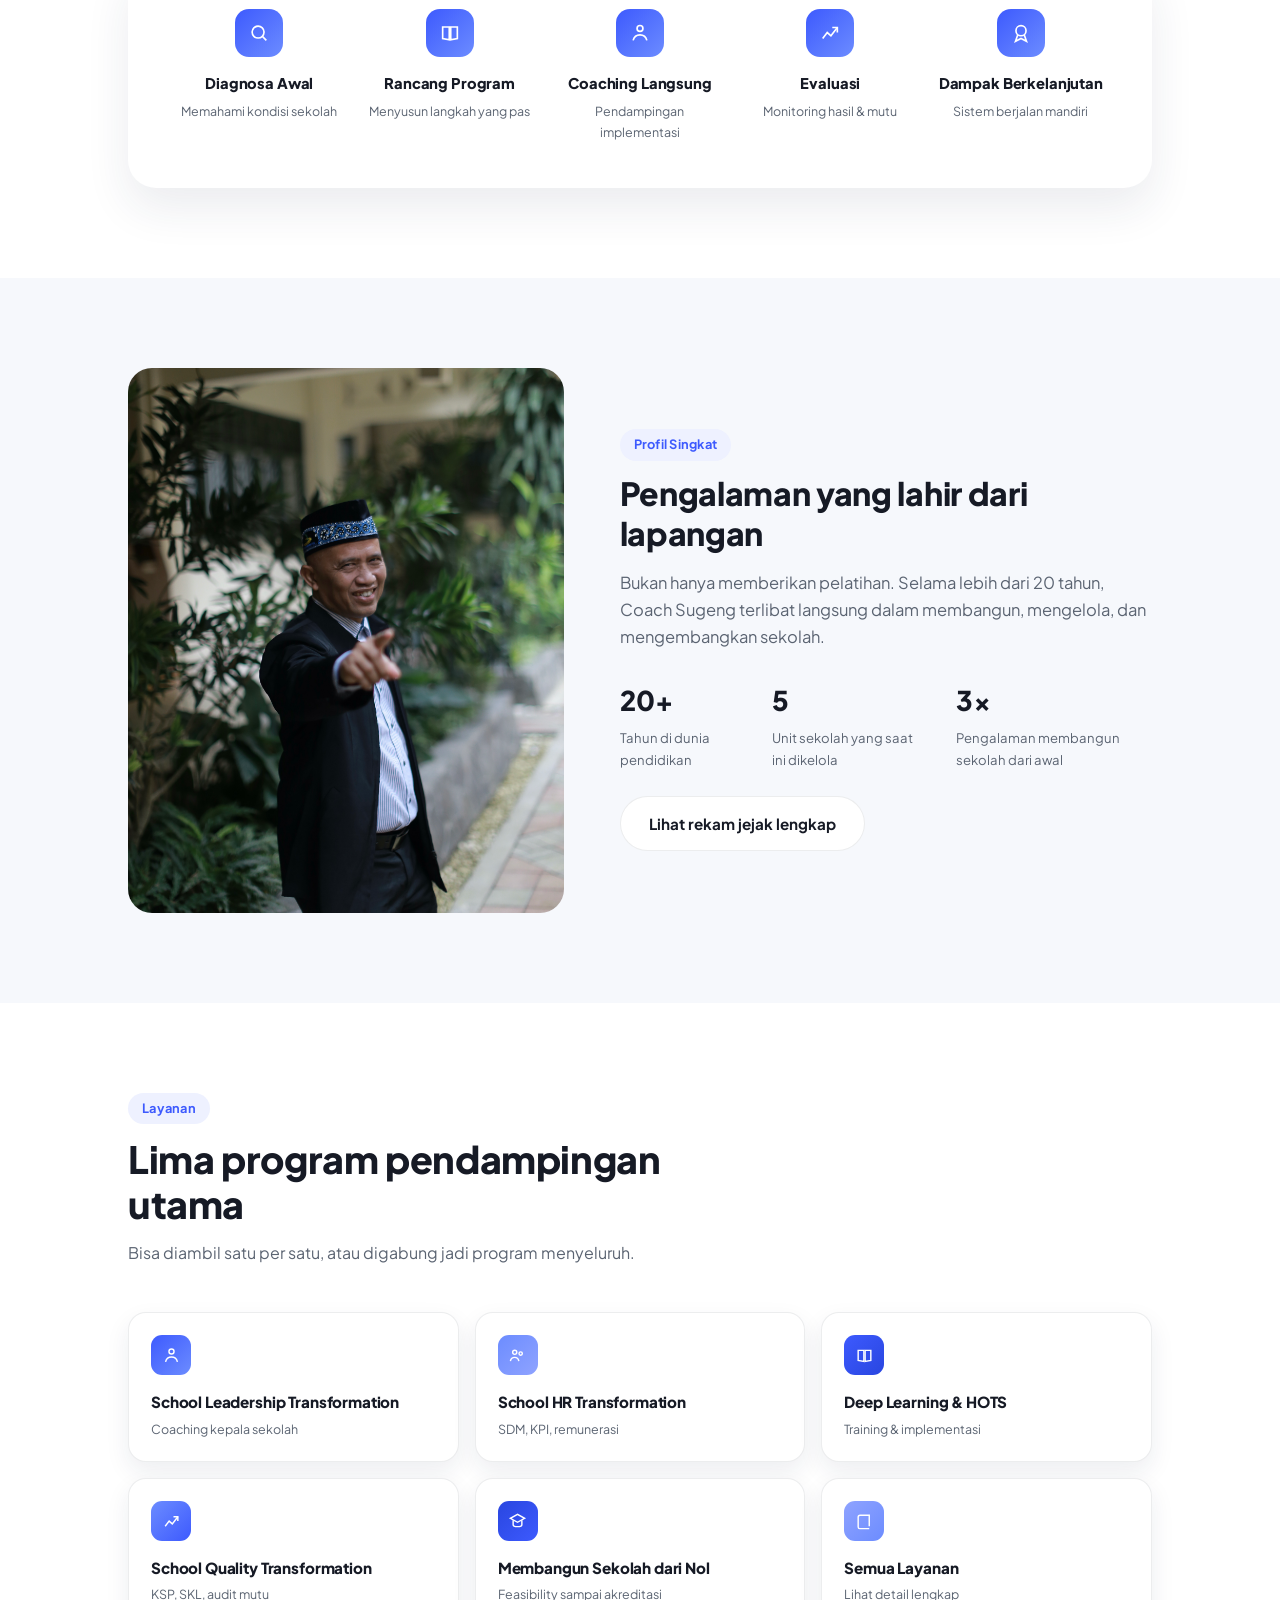
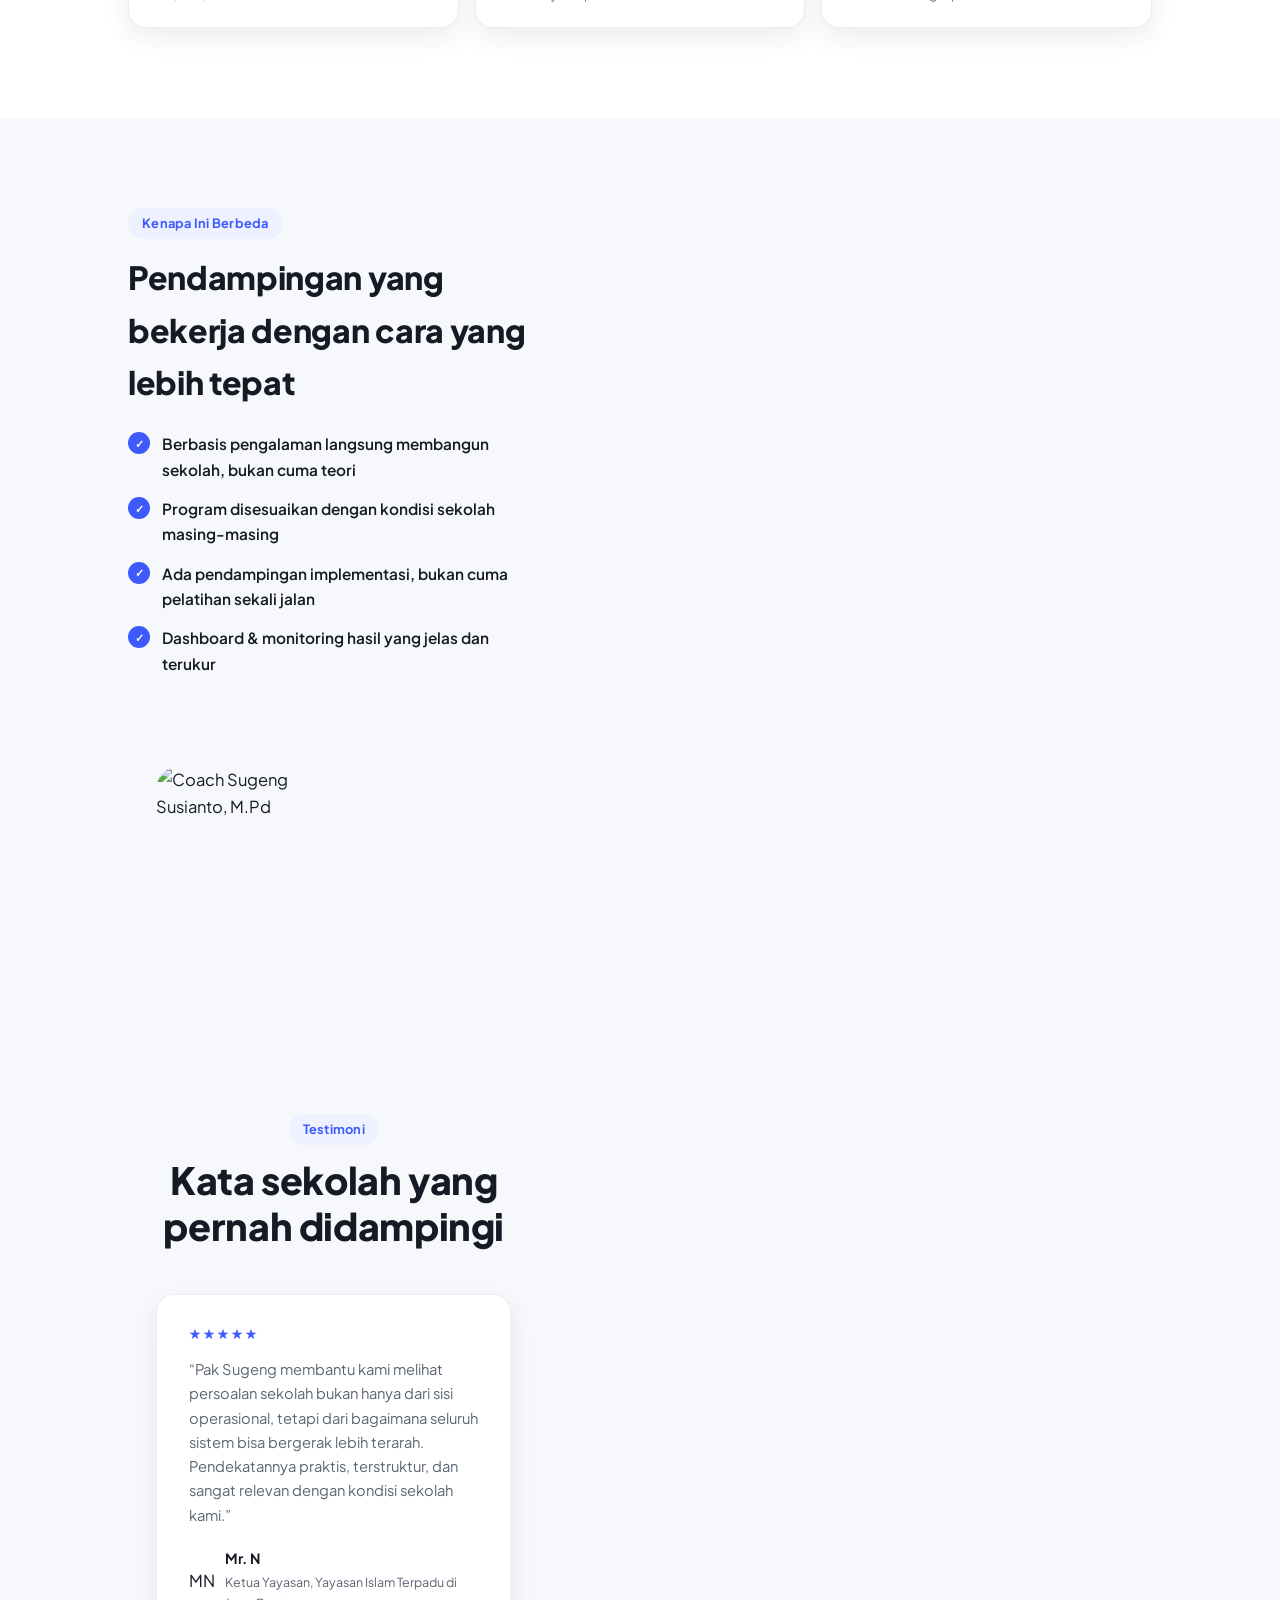
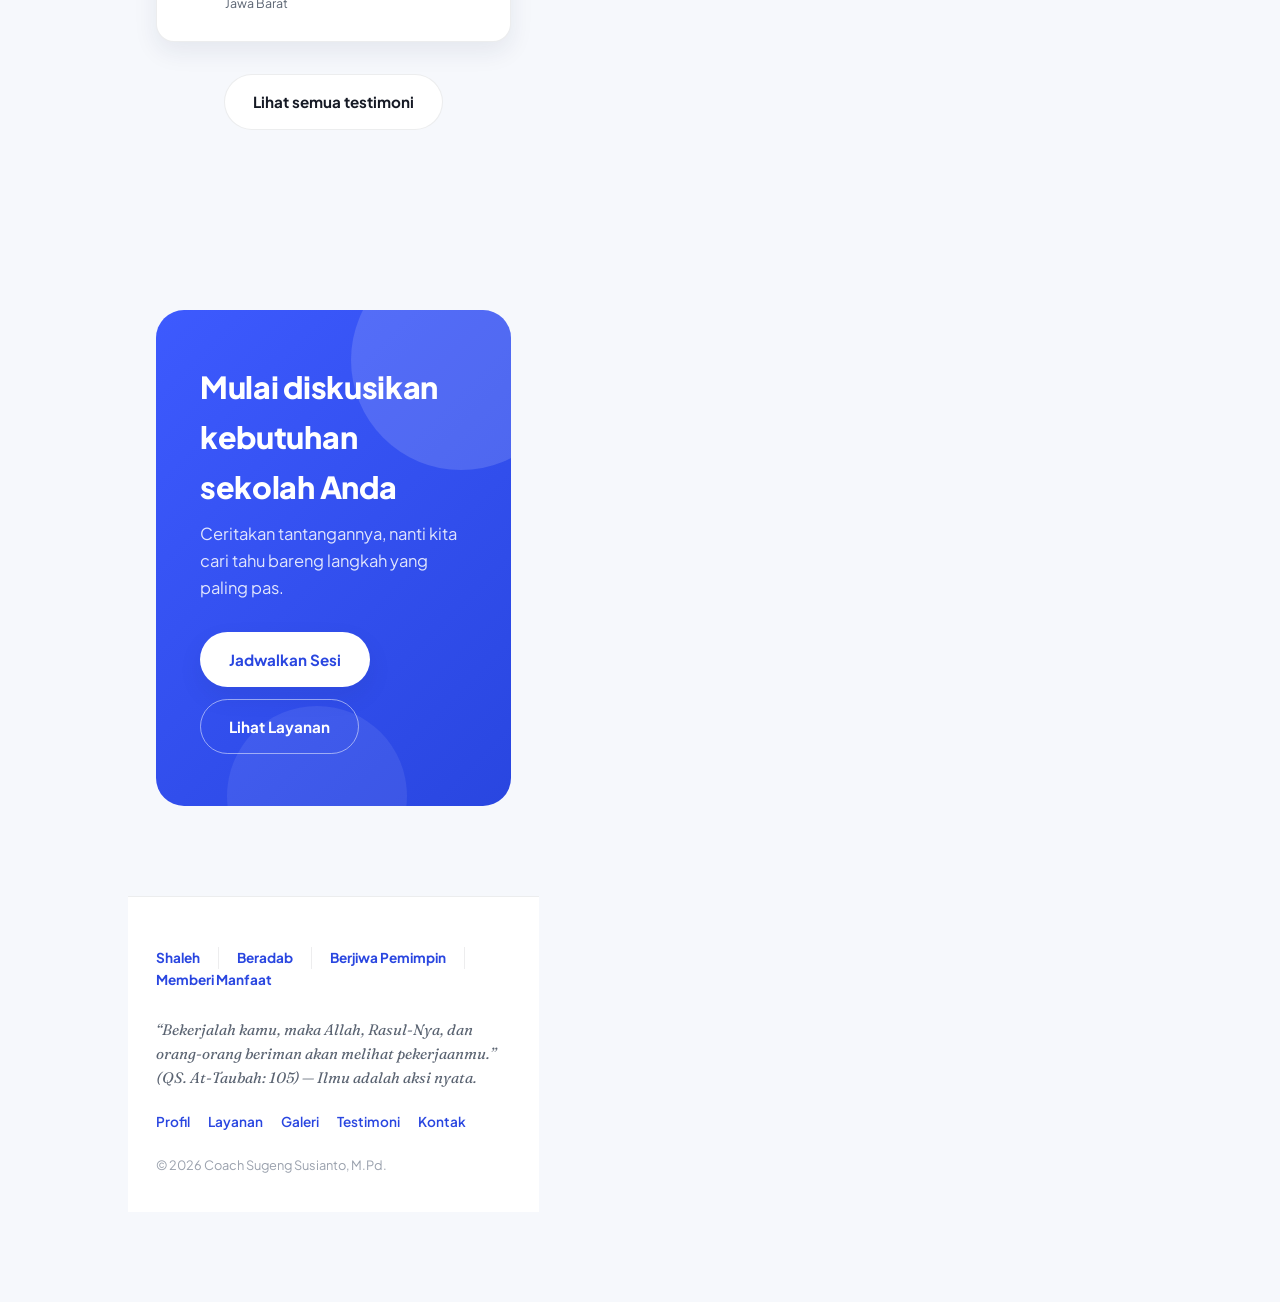
==== commit 0dce2973: "Update index.html" ====
--- a/index.html
+++ b/index.html
@@ -269,6 +269,12 @@
           <li>Ada pendampingan implementasi, bukan cuma pelatihan sekali jalan</li>
           <li>Dashboard &amp; monitoring hasil yang jelas dan terukur</li>
         </ul>
+       <div>
+        <section style="background: var(--surface);">
+  <div class="wrap">
+    <div class="split">
+      <div class="split-photo"><img src="assets/mic-pak-sugeng.jpg" alt="Coach Sugeng Susianto, M.Pd"></div>
+      <div>
       </div
     </div>
   </div>
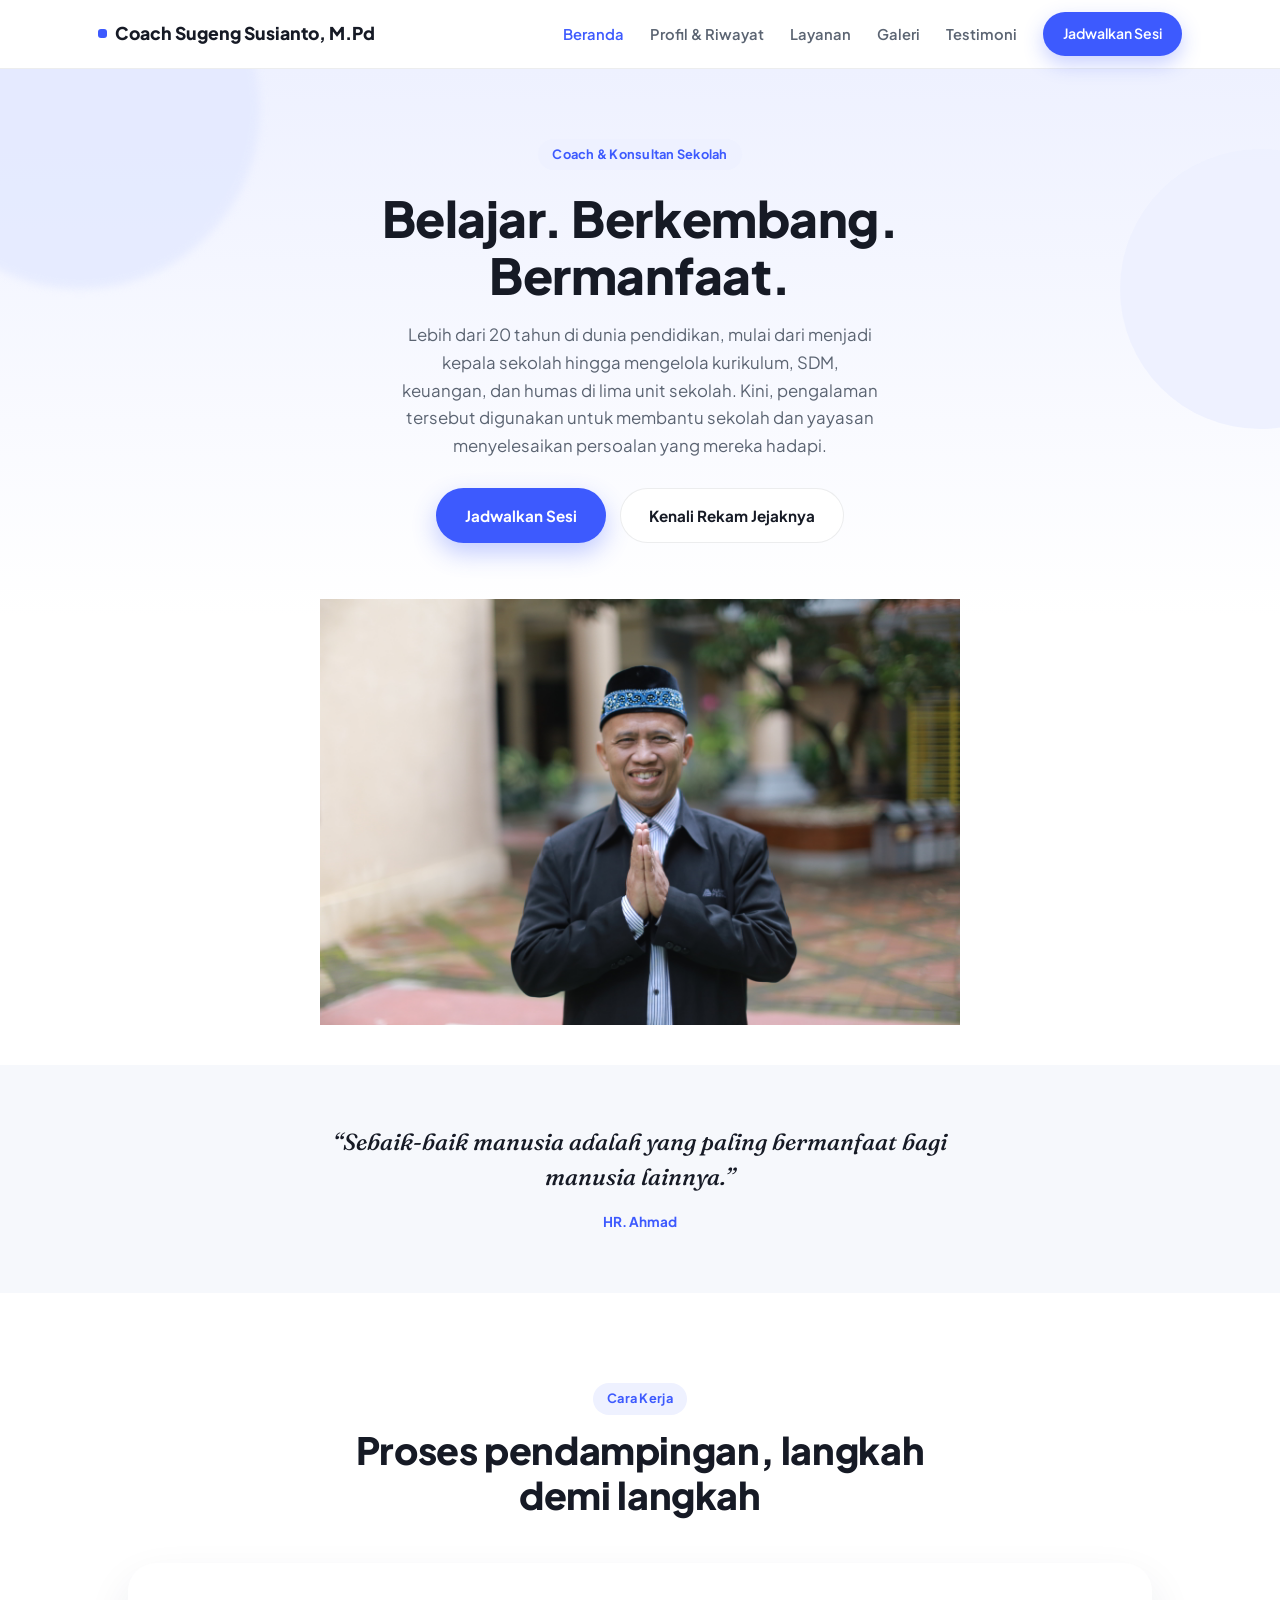
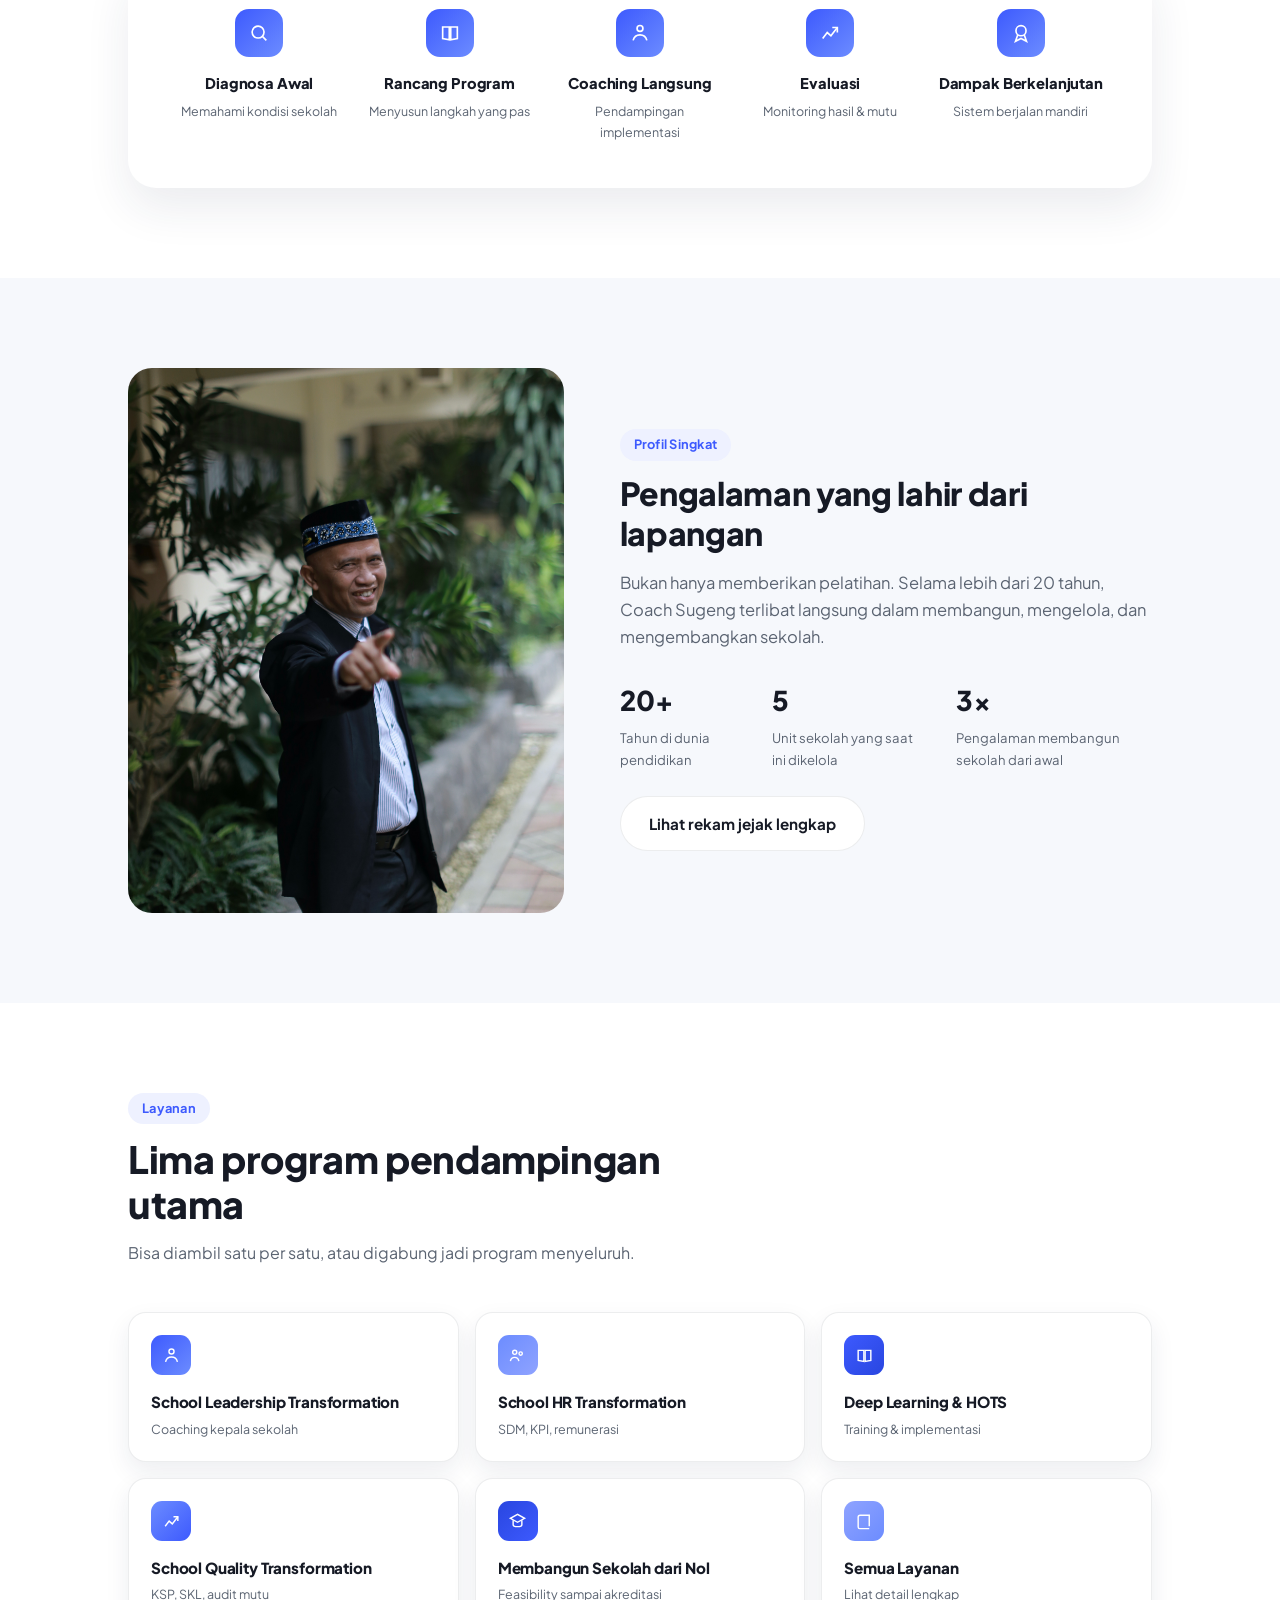
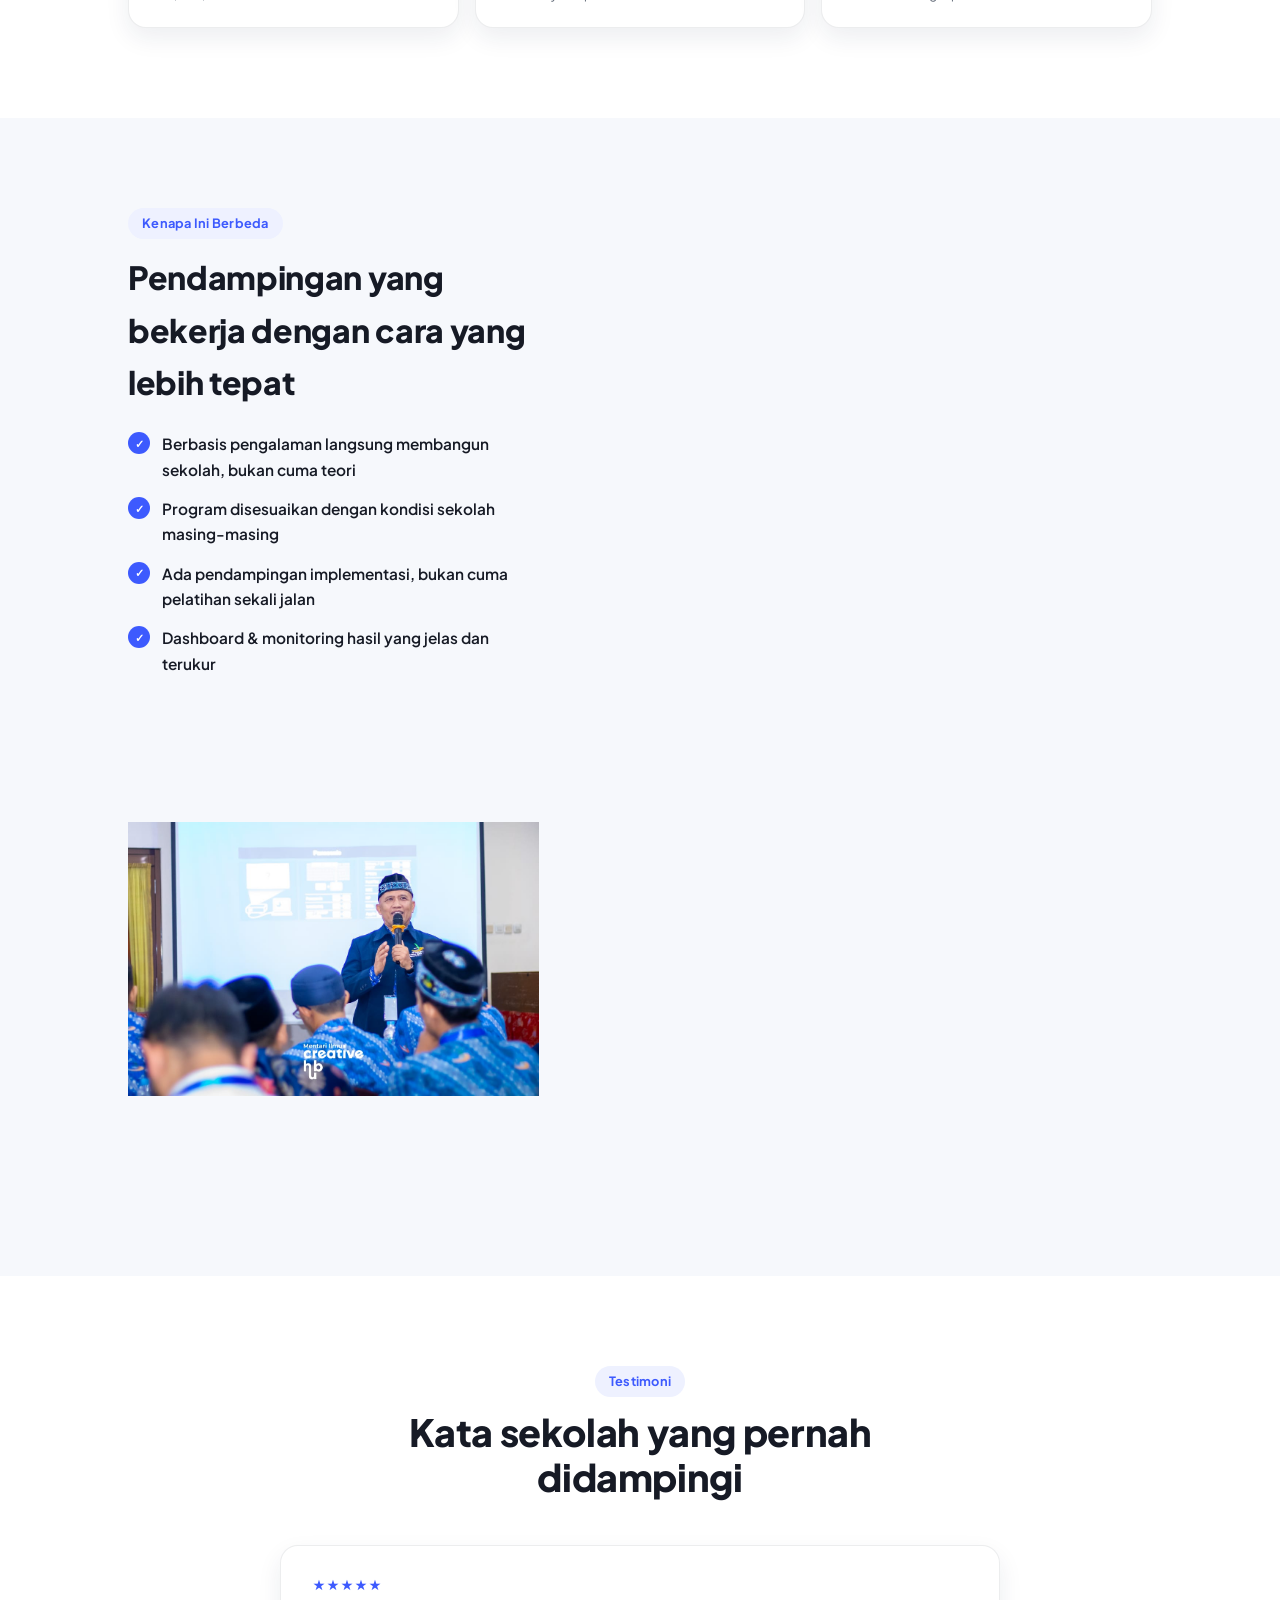
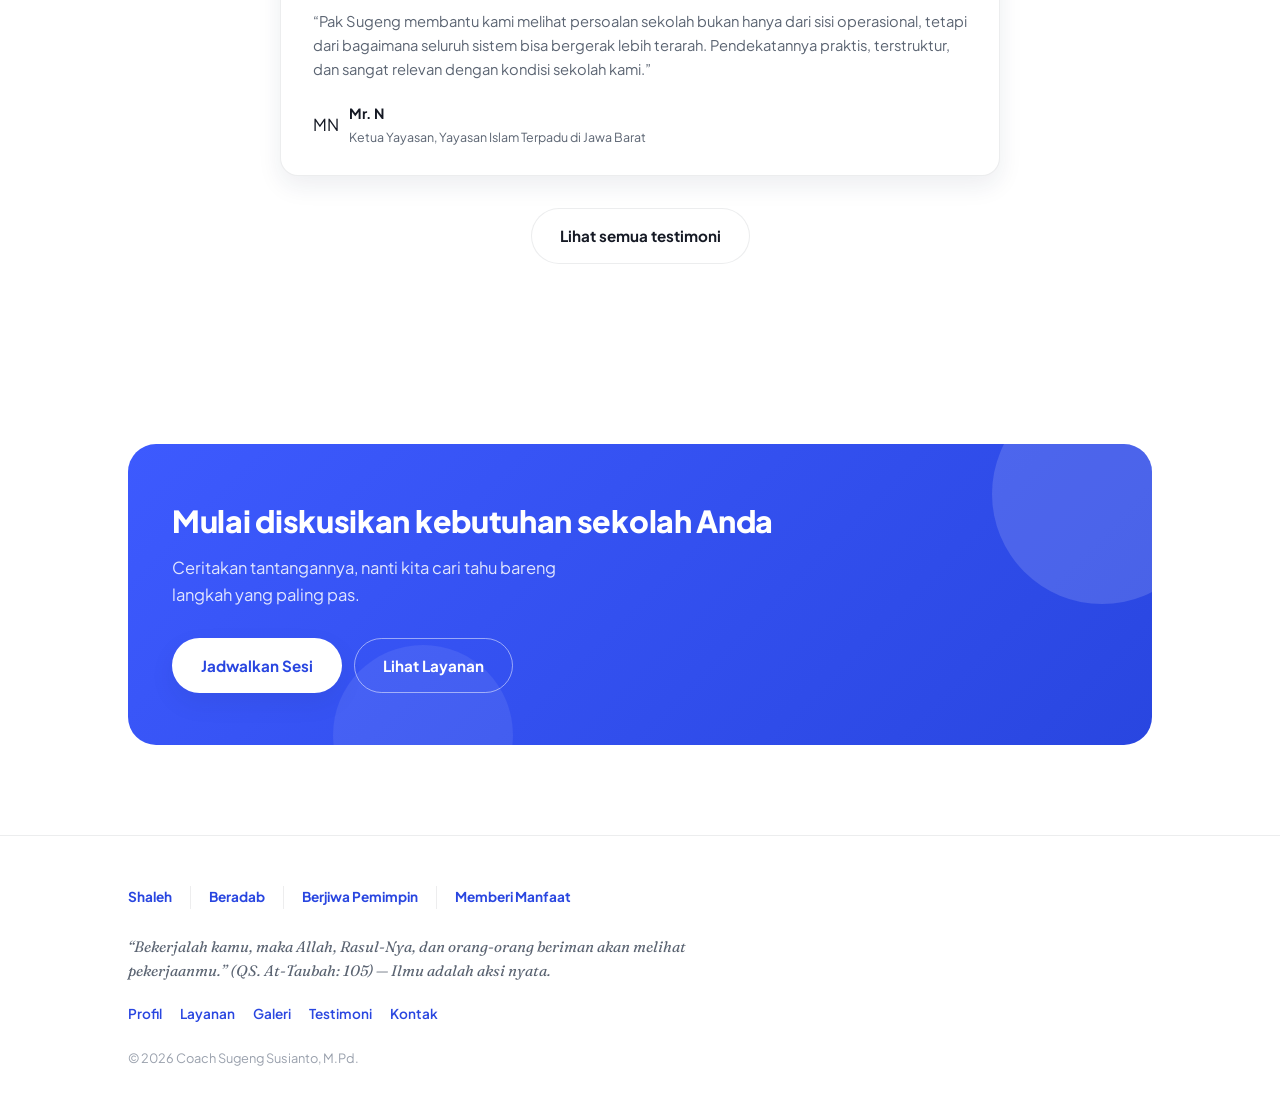
==== commit 47c33bd3: "Update index.html" ====
--- a/index.html
+++ b/index.html
@@ -271,9 +271,9 @@
         </ul>
        <div>
         <section style="background: var(--surface);">
-  <div class="wrap">
-    <div class="split">
-      <div class="split-photo"><img src="assets/mic-pak-sugeng.jpg" alt="Coach Sugeng Susianto, M.Pd"></div>
+  <div class="hero-visual">
+        <img src="assets/mic-pak-sugeng.jpg" alt="Coach Sugeng Susianto, M.Pd">
+      </div>
       <div>
       </div
     </div>
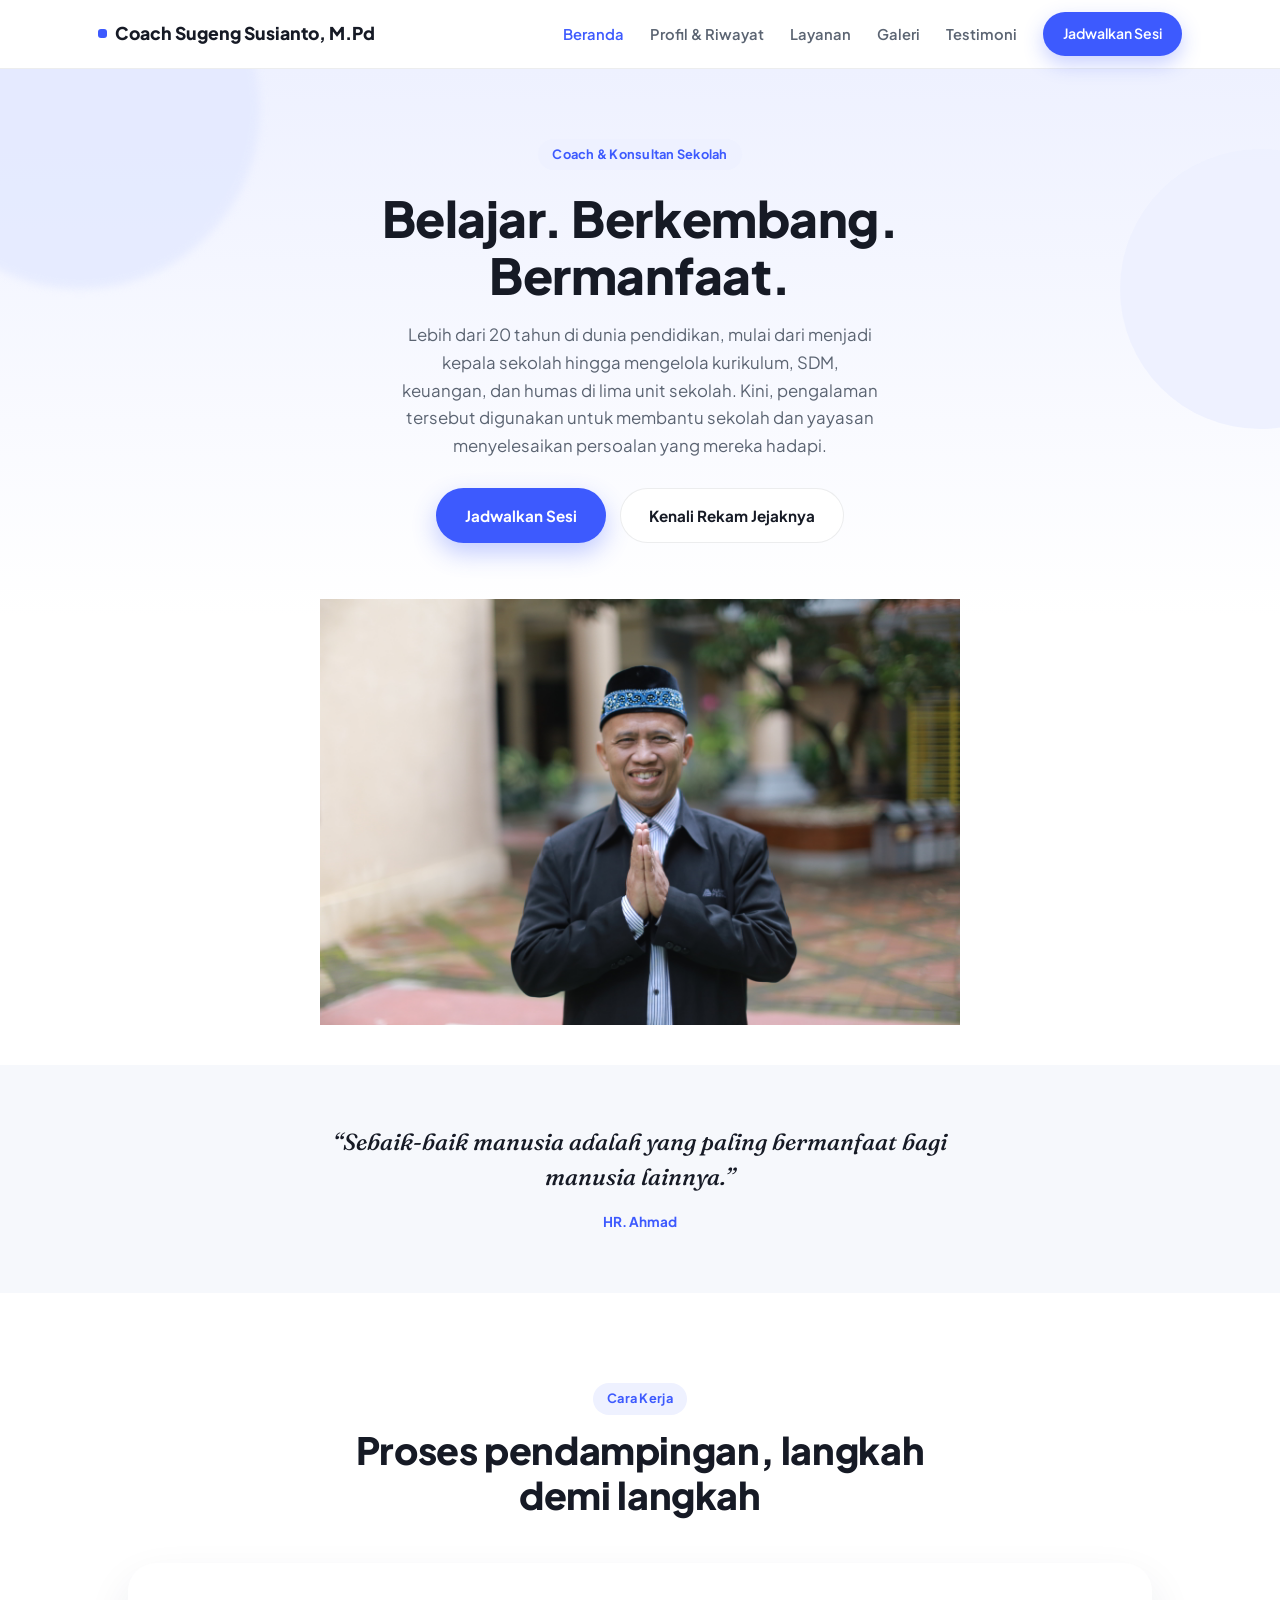
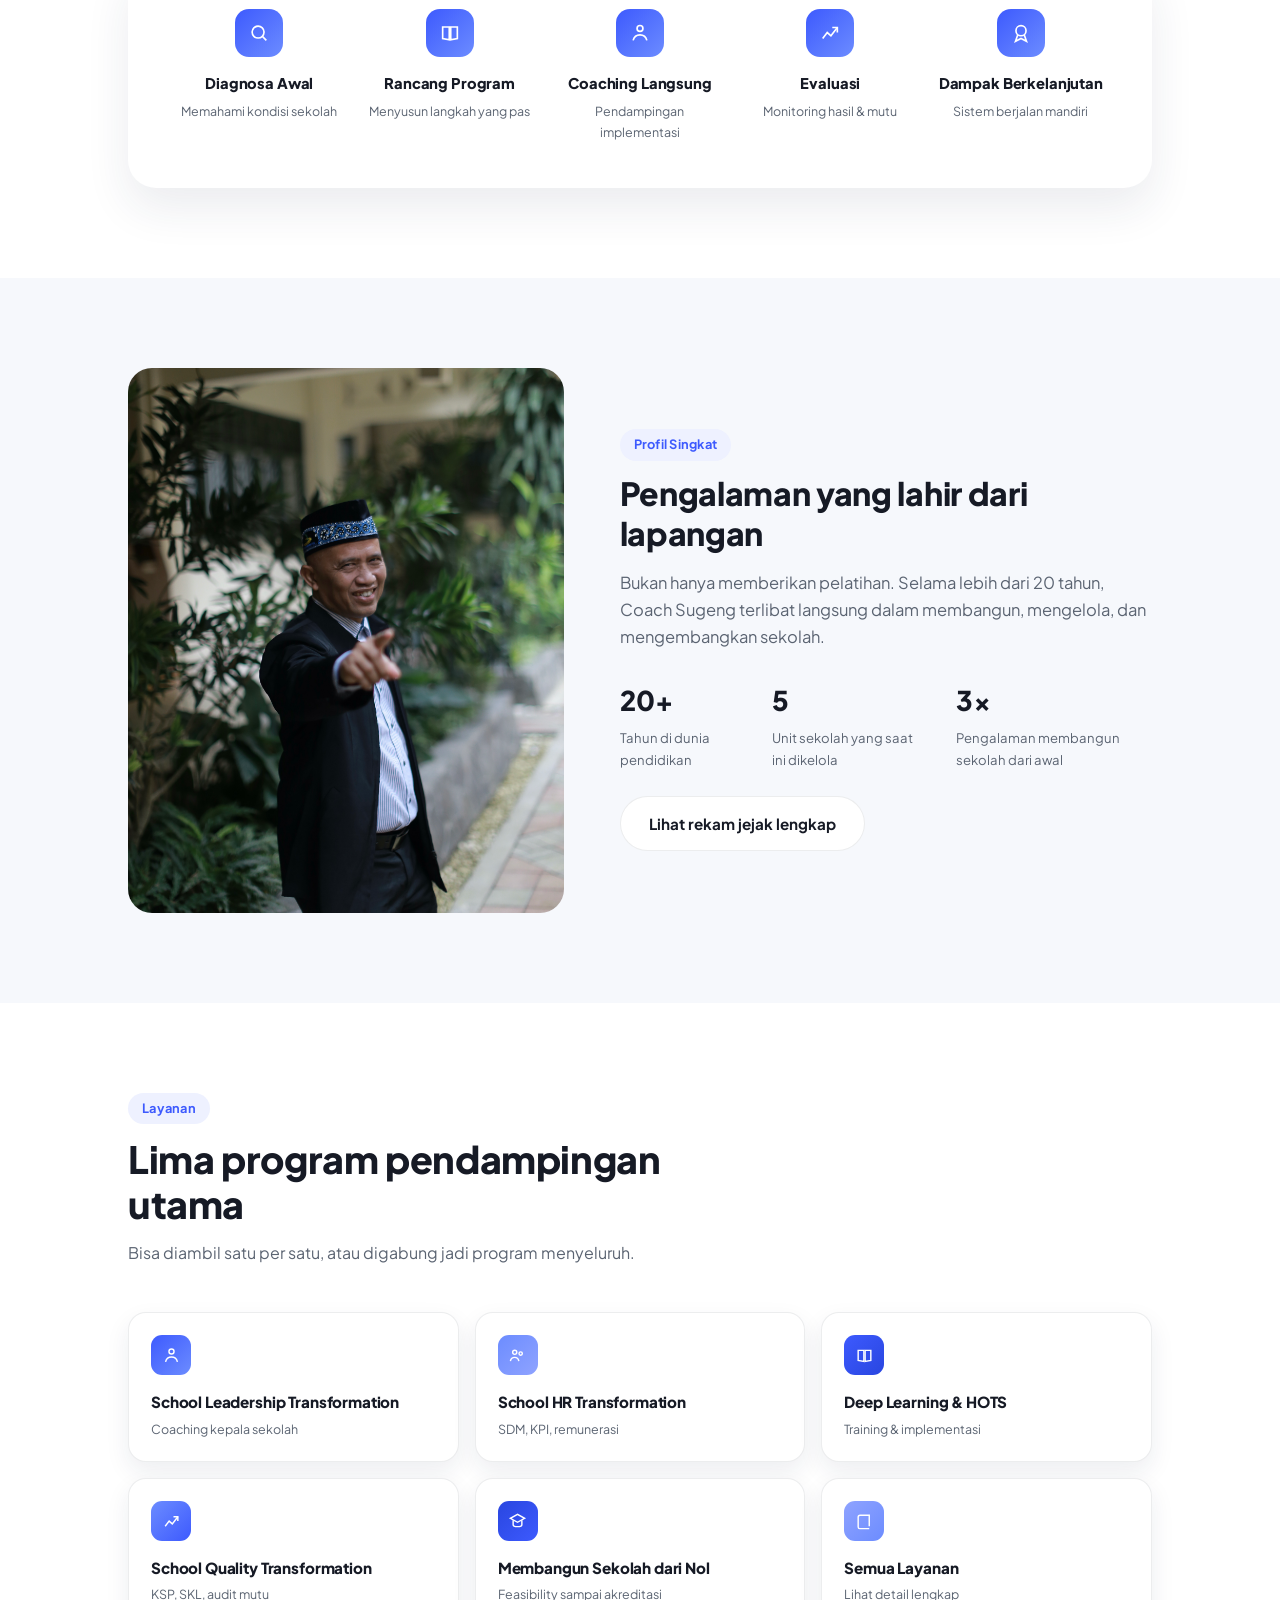
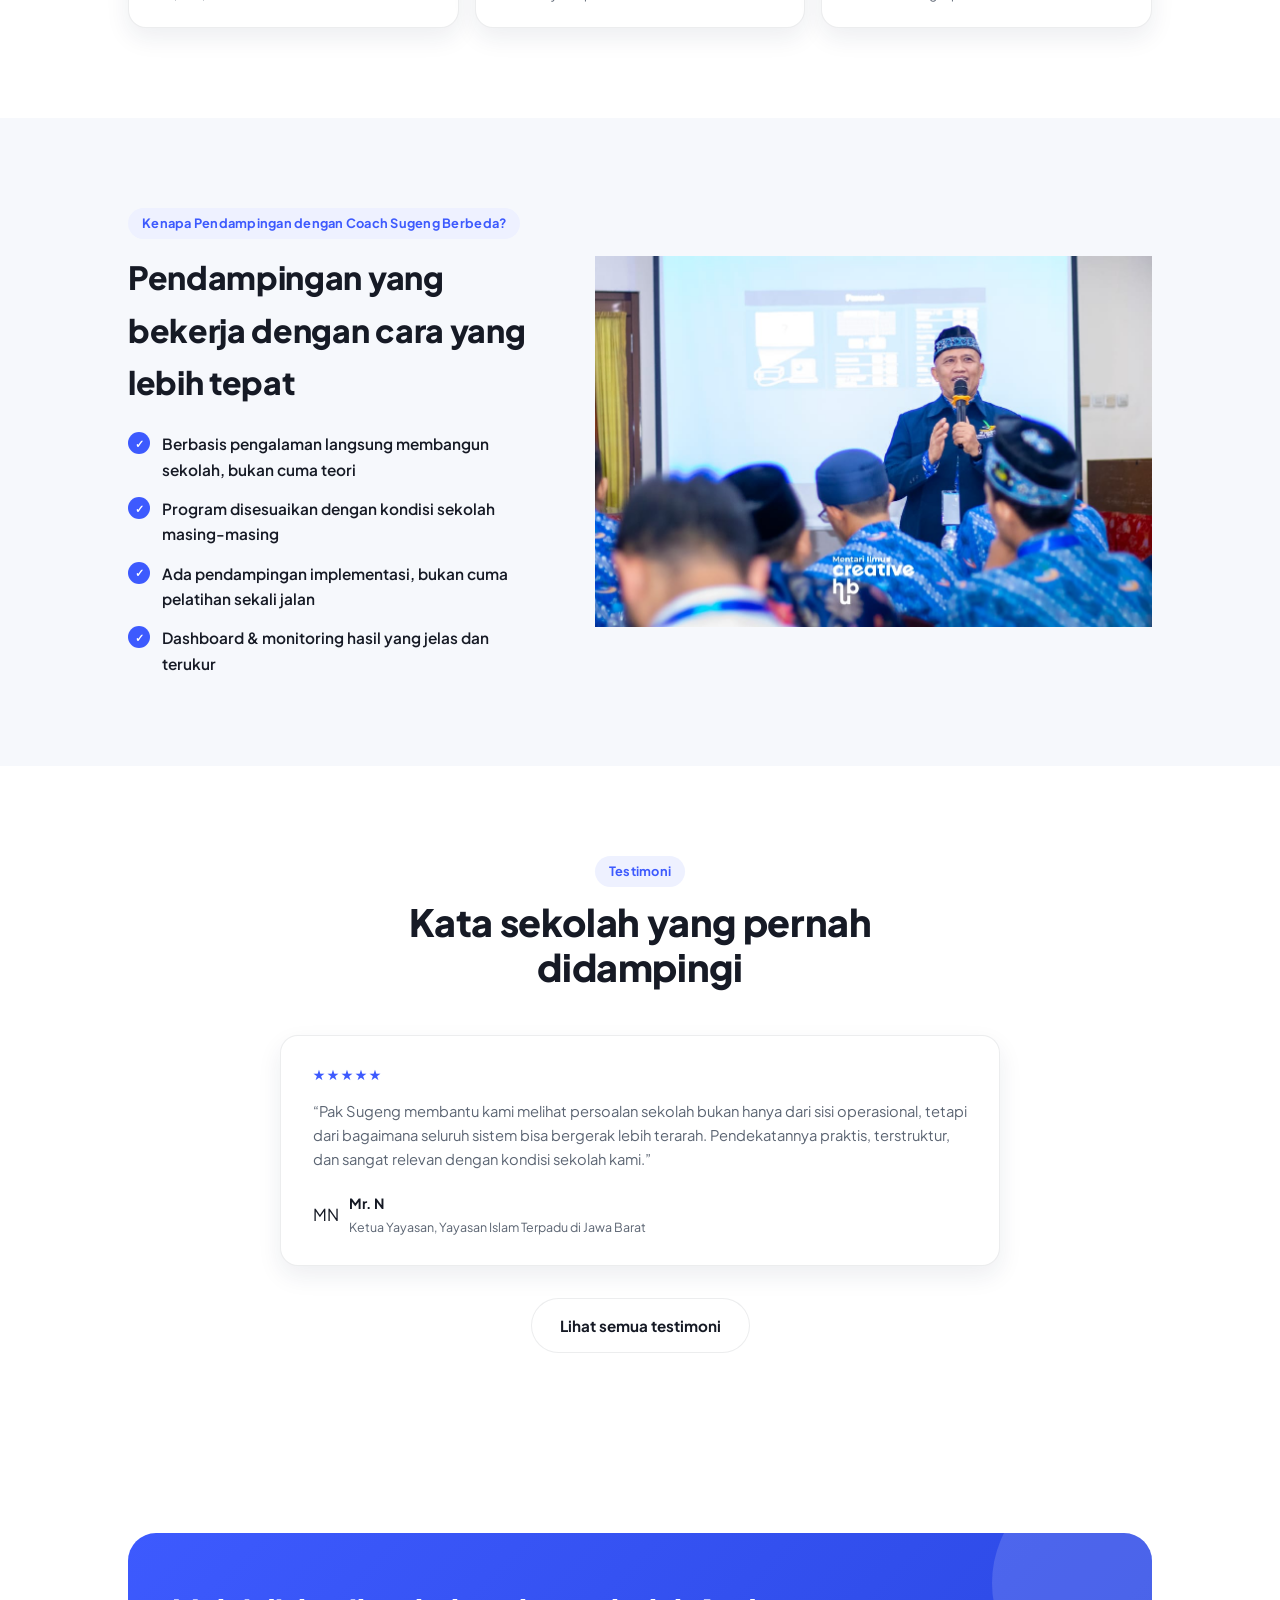
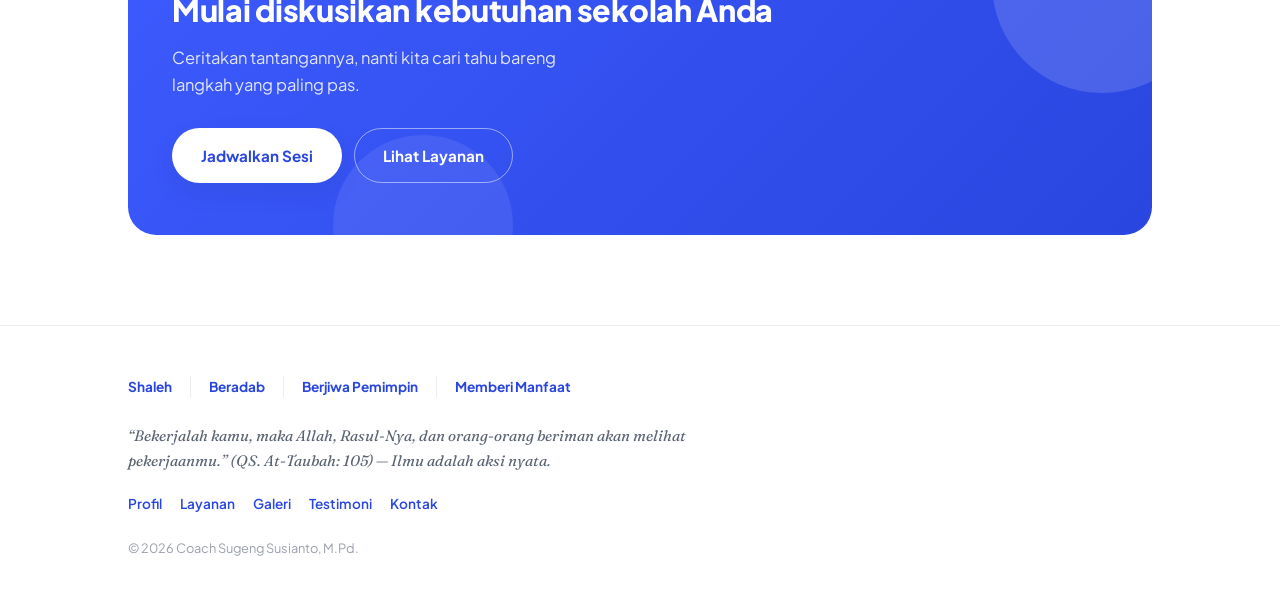
==== commit e7e4cf50: "Update index.html" ====
--- a/index.html
+++ b/index.html
@@ -256,26 +256,31 @@
     </div>
   </div>
 </section>
-
 <section style="background: var(--surface);">
   <div class="wrap">
     <div class="smart-grid">
+
+      <!-- KOLOM KIRI -->
       <div>
-        <div class="section-label">Kenapa Ini Berbeda</div>
-        <h2 style="font-size: clamp(1.5rem,3vw,2rem);">Pendampingan yang bekerja dengan cara yang lebih tepat</h2>
+        <div class="section-label">Kenapa Pendampingan dengan Coach Sugeng Berbeda?</div>
+
+        <h2 style="font-size: clamp(1.5rem,3vw,2rem);">
+          Pendampingan yang bekerja dengan cara yang lebih tepat
+        </h2>
+
         <ul class="checklist">
           <li>Berbasis pengalaman langsung membangun sekolah, bukan cuma teori</li>
           <li>Program disesuaikan dengan kondisi sekolah masing-masing</li>
           <li>Ada pendampingan implementasi, bukan cuma pelatihan sekali jalan</li>
           <li>Dashboard &amp; monitoring hasil yang jelas dan terukur</li>
         </ul>
-       <div>
-        <section style="background: var(--surface);">
-  <div class="hero-visual">
-        <img src="assets/mic-pak-sugeng.jpg" alt="Coach Sugeng Susianto, M.Pd">
-      </div>
-      <div>
-      </div
+      </div>
+
+      <!-- KOLOM KANAN -->
+      <div class="smart-photo">
+        <img src="assets/mic-pak-sugeng.jpg">
+      </div>
+
     </div>
   </div>
 </section>
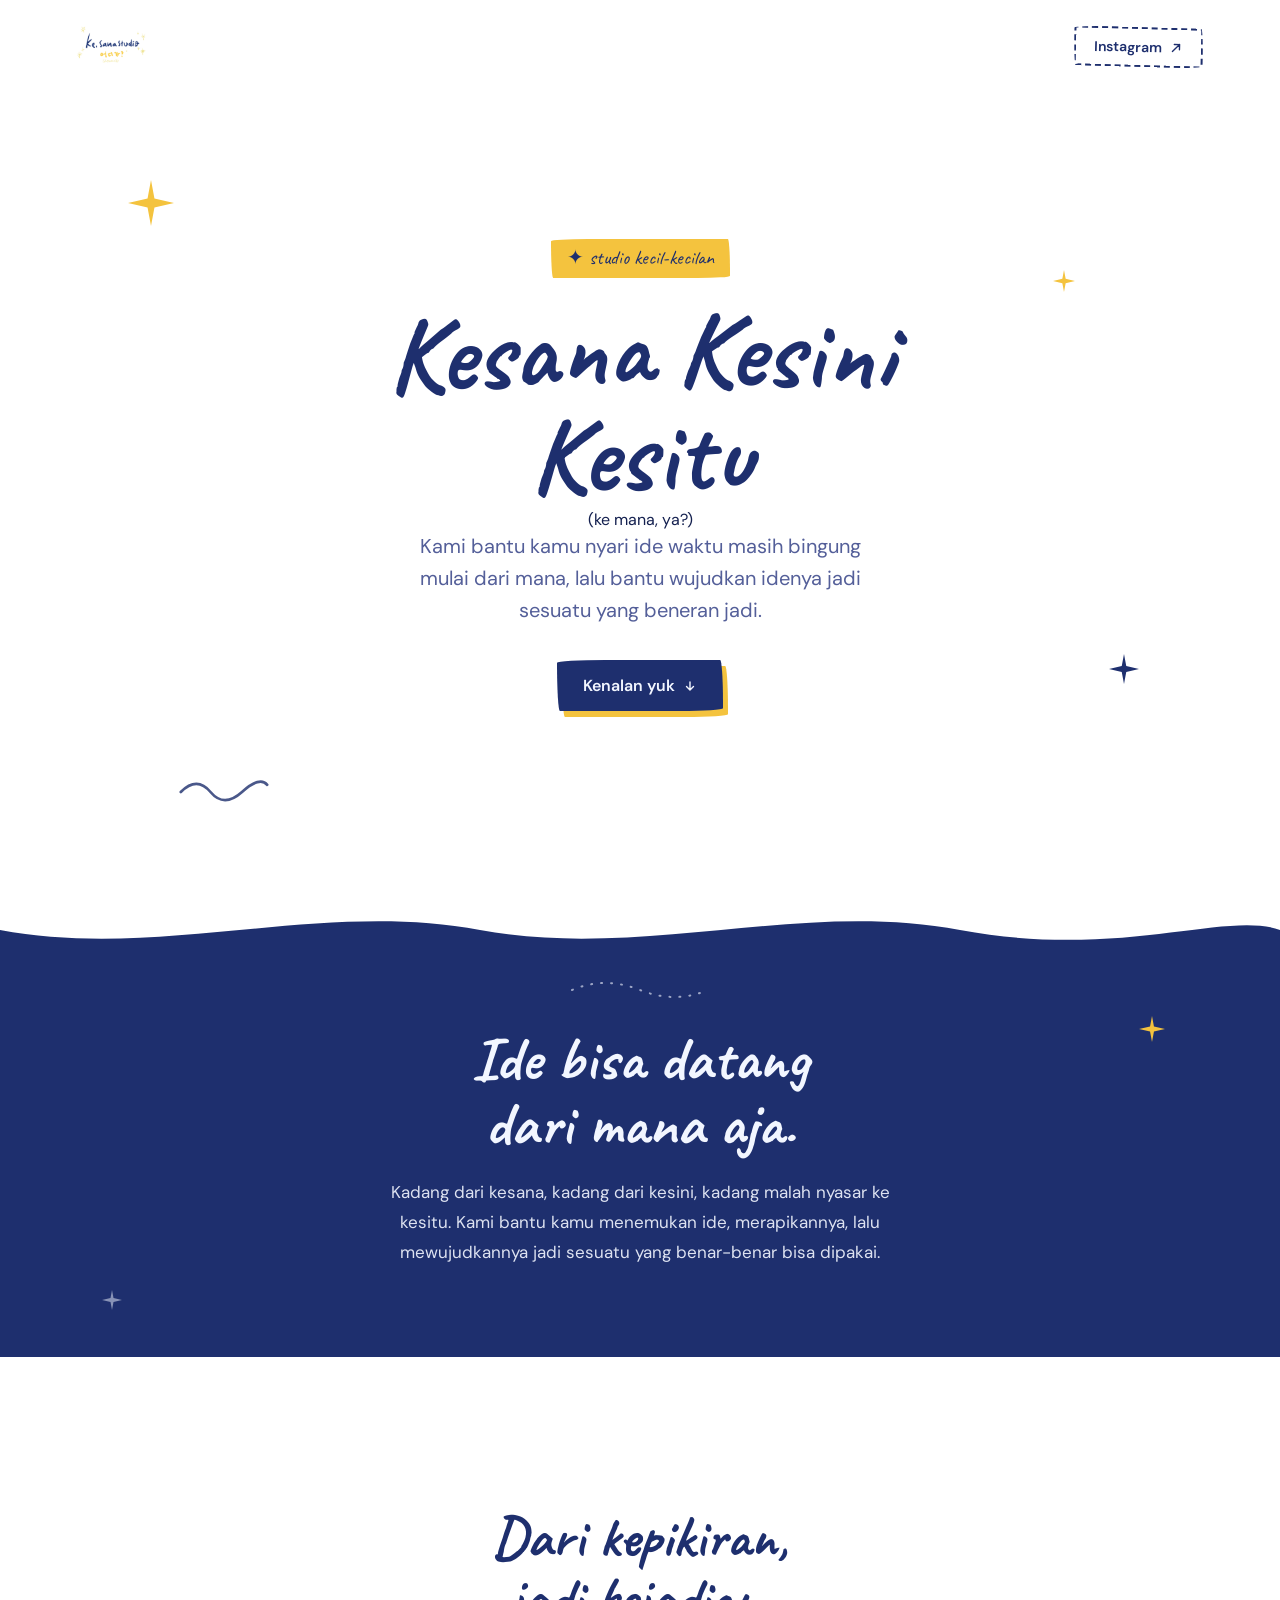
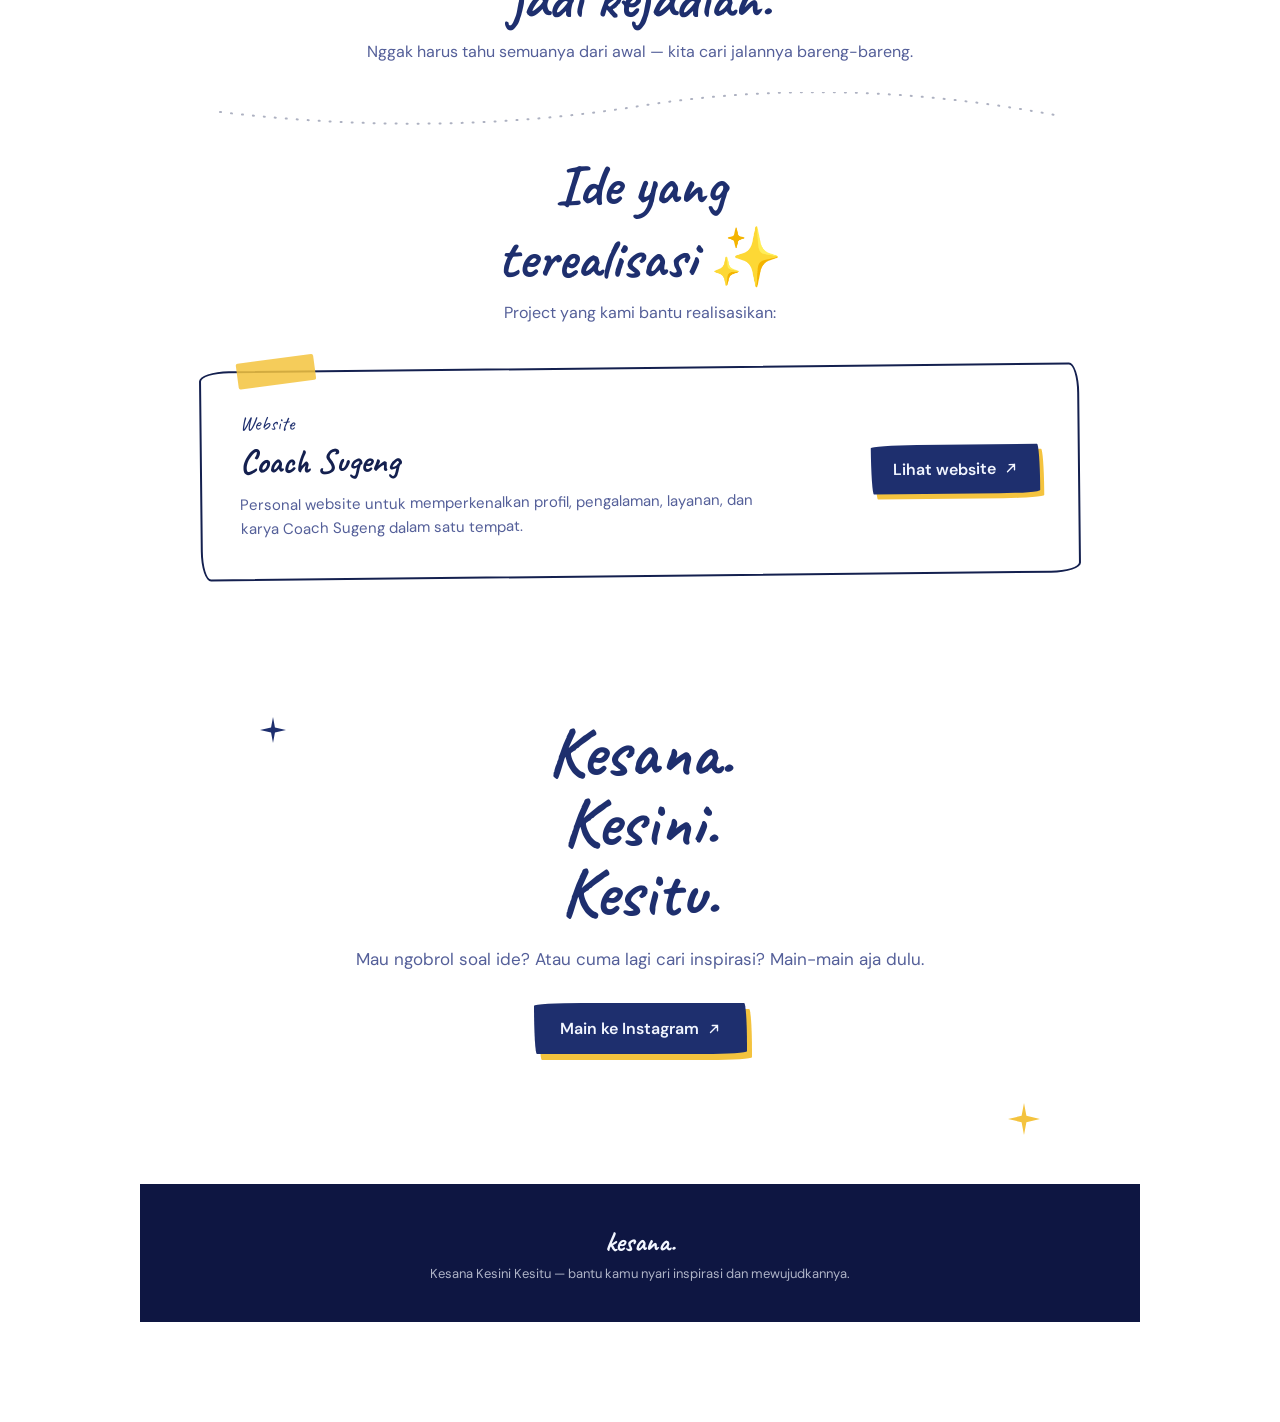
==== commit 2b408ba5: "Update index.html" ====
--- a/index.html
+++ b/index.html
@@ -3,356 +3,550 @@
 <head>
 <meta charset="UTF-8">
 <meta name="viewport" content="width=device-width, initial-scale=1.0">
-<title>Sugeng Susianto, M.Pd — Coach &amp; Konsultan Sekolah</title>
-<link rel="stylesheet" href="style.css">
+<title>Kesana Studio — Kesana. Kesini. Kesitu.</title>
+<meta name="description" content="Kesana Studio bantu kamu nyari inspirasi dan mewujudkannya jadi sesuatu yang nyata.">
+
+<link rel="preconnect" href="https://fonts.googleapis.com">
+<link rel="preconnect" href="https://fonts.gstatic.com" crossorigin>
+<link href="https://fonts.googleapis.com/css2?family=Caveat:wght@500;600;700&family=DM+Sans:wght@400;500;600;700&display=swap" rel="stylesheet">
+
 <style>
-  .hero{ position:relative; padding: 70px 0 40px; overflow:hidden; background: linear-gradient(180deg, var(--blue-pale) 0%, var(--white) 55%); }
-  .hero::before{ content:""; position:absolute; top:-140px; left:-100px; width:360px; height:360px; background: var(--blue-pale-2); border-radius:50%; filter: blur(4px); opacity:.8; }
-  .hero::after{ content:""; position:absolute; top:80px; right:-120px; width:280px; height:280px; background: var(--blue-pale); border-radius:50%; opacity:.9; }
-  .hero .wrap{ position:relative; }
-  .hero-head{ max-width: 640px; margin: 0 auto; text-align:center; }
-  .hero-head .section-label{ }
-  .hero-head h1{ font-size: clamp(2.1rem, 4.6vw, 3.1rem); line-height: 1.14; margin-top: 8px; }
-  .hero-head h1 span{ color: var(--blue); }
-  .hero-head p{ margin-top: 18px; color: var(--body-c); font-size: 1.05rem; max-width: 480px; margin-left:auto; margin-right:auto; }
-  .hero-ctas{ margin-top: 28px; display:flex; gap:14px; justify-content:center; flex-wrap: wrap; }
-
-  .hero-visual{ position:relative; max-width: 640px; margin: 56px auto 0; }
-  .hero-photo-frame{ position:relative; z-index:1; border-radius: 28px; overflow:hidden; aspect-ratio: 16/10; background: var(--ink); box-shadow: var(--shadow); }
-  .hero-photo-frame img{ width:100%; height:100%; object-fit:cover; object-position: center 15%; }
-  .hero-photo-frame .chip{ position:absolute; top:16px; left:16px; background: rgba(0,0,0,0.45); color:#fff; font-size:.72rem; font-weight:700; padding: 6px 11px; border-radius: 100px; display:flex; align-items:center; gap:6px; }
-  .hero-photo-frame .chip .dot{ width:7px; height:7px; border-radius:50%; background:#ff5b5b; }
-  .float-card{ position:absolute; z-index:2; background: var(--white); border-radius: 16px; box-shadow: var(--shadow); padding: 16px 18px; }
-  .float-quote{ top: -18px; left: -34px; max-width: 200px; }
-  .float-quote p{ font-family:"Fraunces", serif; font-style:italic; font-size: .85rem; color: var(--ink); line-height:1.45; }
-  .float-quote span{ display:block; margin-top:8px; font-size:.75rem; color: var(--blue); font-weight:700; font-style:normal; }
-  .float-stat{ bottom: -22px; right: -30px; text-align:right; }
-  .float-stat .num{ font-size: 1.5rem; font-weight:800; color: var(--ink); }
-  .float-stat .lbl{ font-size: .78rem; color: var(--body-c); margin-top:2px; }
-  @media (max-width: 720px){ .float-card{ display:none; } .hero-visual{ margin-top: 40px; } }
-
-  .process-panel{ background: var(--white); border-radius: 28px; box-shadow: var(--shadow); padding: 46px 40px; }
-  .process-row{ display:grid; grid-template-columns: repeat(5,1fr); gap: 8px; align-items:start; position:relative; }
-  .process-step{ text-align:center; padding: 0 6px; }
-  .process-step .icon-badge{ width:48px; height:48px; border-radius:14px; margin:0 auto 14px; background: linear-gradient(135deg, var(--blue) 0%, var(--blue-2) 100%); display:flex; align-items:center; justify-content:center; }
-  .process-step svg{ width:22px; height:22px; stroke:#fff; fill:none; stroke-width:1.8; }
-  .process-step h3{ font-size: .92rem; color: var(--ink); }
-  .process-step p{ font-size: .78rem; color: var(--body-c); margin-top:6px; }
-  .process-arrow{ position:absolute; top:22px; font-size:1.1rem; color: var(--blue-pale-2); }
-  @media (max-width: 860px){ .process-row{ grid-template-columns: 1fr 1fr; gap: 28px; } .process-panel{ padding: 32px 22px; } }
-  @media (max-width: 520px){ .process-row{ grid-template-columns: 1fr; } }
-
-  .split{ display:grid; grid-template-columns: 0.9fr 1.1fr; gap: 56px; align-items:center; }
-  .split-photo{ border-radius: 24px; overflow:hidden; aspect-ratio: 4/5; }
-  .split-photo img{ width:100%; height:100%; object-fit:cover; object-position: center 15%; }
-  .split-stats{ display:flex; gap: 34px; margin-top: 28px; }
-  .split-stats .num{ font-size: 1.7rem; font-weight:800; color: var(--ink); }
-  .split-stats .lbl{ font-size: .82rem; color: var(--body-c); margin-top:4px; }
-  @media (max-width: 780px){ .split{ grid-template-columns: 1fr; gap: 32px; } }
-
-  .cat-grid{ display:grid; grid-template-columns: repeat(3,1fr); gap: 16px; }
-  .cat-card{ display:block; text-decoration:none; color:inherit; padding: 22px; border-radius: 18px; background: var(--white); box-shadow: var(--shadow-sm); border: 1px solid var(--rule); transition: transform .15s ease; }
-  .cat-card:hover{ transform: translateY(-3px); }
-  .cat-card .icon-badge{ width:40px; height:40px; border-radius:11px; margin-bottom:14px; display:flex; align-items:center; justify-content:center; }
-  .cat-card svg{ width:19px; height:19px; stroke:#fff; fill:none; stroke-width:1.8; }
-  .cat-card h3{ font-size: .95rem; color: var(--ink); }
-  .cat-card p{ font-size: .78rem; color: var(--body-c); margin-top:4px; }
-  @media (max-width: 780px){ .cat-grid{ grid-template-columns: 1fr 1fr; } }
-  @media (max-width: 480px){ .cat-grid{ grid-template-columns: 1fr; } }
-
-  .smart-grid{ display:grid; grid-template-columns: 0.85fr 1.15fr; gap: 56px; align-items:center; }
-  .checklist{ list-style:none; margin: 22px 0 0; padding:0; display:flex; flex-direction:column; gap: 14px; }
-  .checklist li{ display:flex; gap: 12px; font-size: .96rem; color: var(--ink); font-weight:600; }
-  .checklist li::before{ content:"✓"; width:22px; height:22px; border-radius:50%; background: var(--blue); color:#fff; font-size:.7rem; display:flex; align-items:center; justify-content:center; flex-shrink:0; margin-top:1px; }
-  .mock{ background: var(--white); border-radius: 24px; box-shadow: var(--shadow); padding: 22px; }
-  .mock-topbar{ display:flex; gap:6px; margin-bottom:16px; }
-  .mock-topbar span{ width:9px; height:9px; border-radius:50%; background: var(--rule); }
-  .mock-bar{ height: 12px; border-radius: 6px; background: var(--blue-pale); margin-bottom:10px; }
-  .mock-bar.short{ width: 55%; }
-  .mock-bar.blue{ background: var(--blue); width:35%; }
-  .mock-row{ display:flex; gap:10px; margin-top:18px; }
-  .mock-tile{ flex:1; aspect-ratio:1; border-radius:14px; background: var(--blue-pale); }
-  .mock-tile.dark{ background: linear-gradient(135deg, var(--blue) 0%, var(--blue-2) 100%); }
-  @media (max-width: 780px){ .smart-grid{ grid-template-columns: 1fr; gap: 32px; } }
-
-  .test-grid{
-  display:flex;
-  justify-content:center;
-}
-
-.test-card{
-  width:100%;
-  max-width:720px;
-  border-radius:18px;
-  background:var(--white);
-  box-shadow:var(--shadow-sm);
-  border:1px solid var(--rule);
-  padding:28px 32px;
-}
-
-.test-stars{
-  color:var(--blue);
-  font-size:.85rem;
-  letter-spacing:2px;
-}
-
-.test-card p.body{
-  margin-top:12px;
-  color:var(--body-c);
-  font-size:.92rem;
-  line-height:1.65;
-}
-
-.test-who{
-  display:flex;
-  align-items:center;
-  gap:10px;
-  margin-top:20px;
-}
-
-.test-who .name{
-  font-size:.88rem;
-  font-weight:700;
-  color:var(--ink);
-}
+  :root {
+    --bg: #FFFFFF;
+    --surface: #FFFFFF;
+    --ink: #14204F;
+    --muted: #545F99;
+    --navy: #1E2F6E;
+    --navy-deep: #0E1642;
+    --yellow: #F4C33E;
+    --on-navy: #F2F6FF;
+    --line: rgba(20, 32, 79, 0.35);
+  }
+
+  @media (prefers-color-scheme: dark) {
+    :root:not([data-theme="light"]) {
+      --bg: #0D1338;
+      --surface: #171F52;
+      --ink: #EAF0FF;
+      --muted: #A7B0DE;
+      --navy: #2B3D85;
+      --navy-deep: #080B26;
+      --on-navy: #EAF0FF;
+      --line: rgba(234, 240, 255, 0.28);
+    }
+  }
+
+  :root[data-theme="dark"] {
+    --bg: #0D1338;
+    --surface: #171F52;
+    --ink: #EAF0FF;
+    --muted: #A7B0DE;
+    --navy: #2B3D85;
+    --navy-deep: #080B26;
+    --on-navy: #EAF0FF;
+    --line: rgba(234, 240, 255, 0.28);
+  }
+
+  * { margin: 0; padding: 0; box-sizing: border-box; }
+  html { scroll-behavior: smooth; }
+
+  body {
+    font-family: "DM Sans", sans-serif;
+    background: var(--bg);
+    color: var(--ink);
+    overflow-x: hidden;
+  }
+
+  a { color: inherit; text-decoration: none; }
+  img, svg { max-width: 100%; display: block; }
+
+  a:focus-visible,
+  button:focus-visible {
+    outline: 3px solid var(--yellow);
+    outline-offset: 3px;
+  }
+
+  @media (prefers-reduced-motion: reduce) {
+    * { animation: none !important; transition: none !important; }
+  }
+
+  .brush { font-family: "Caveat", cursive; }
+
+  .wrap { max-width: 1080px; margin: 0 auto; }
+
+  /* ---------- doodle bits ---------- */
+
+  .doodle { position: absolute; pointer-events: none; color: var(--navy); }
+  .doodle.yellow { color: var(--yellow); }
+
+  .note {
+    display: inline-flex;
+    align-items: center;
+    gap: 8px;
+    font-family: "Caveat", cursive;
+    font-size: 20px;
+    color: var(--navy);
+    background: var(--yellow);
+    padding: 6px 16px 8px;
+    border-radius: 255px 15px 225px 15px / 15px 225px 15px 255px;
+    transform: rotate(-2.5deg);
+  }
+
+  /* ---------- nav ---------- */
+
+  nav {
+    width: 100%;
+    padding: 26px 6%;
+    display: flex;
+    justify-content: space-between;
+    align-items: center;
+    position: absolute;
+    top: 0; left: 0;
+    z-index: 10;
+  }
+
+  .logo img {
+    height: 42px;
+    display: block;
+  }
+
+  .nav-link {
+    font-family: "DM Sans", sans-serif;
+    font-size: 14px;
+    font-weight: 600;
+    color: var(--navy);
+    padding: 9px 18px;
+    border: 2px dashed var(--navy);
+    border-radius: 255px 15px 225px 15px / 15px 225px 15px 255px;
+    display: inline-flex;
+    align-items: center;
+    gap: 7px;
+    transform: rotate(1.5deg);
+    transition: transform 0.2s ease, background 0.2s ease;
+    background: var(--surface);
+  }
+  .nav-link:hover { transform: rotate(0deg) translateY(-2px); }
+
+  /* ---------- hero ---------- */
+
+  .hero {
+    min-height: 100vh;
+    padding: 150px 6% 100px;
+    display: flex;
+    align-items: center;
+    justify-content: center;
+    position: relative;
+  }
+
+  .hero-content {
+    max-width: 720px;
+    text-align: center;
+    position: relative;
+    z-index: 2;
+  }
+
+  .hero-content > * { opacity: 0; animation: settle 0.7s ease forwards; }
+  .hero-content .note { animation-delay: 0.05s; }
+  .hero-content h1 { animation-delay: 0.2s; }
+  .hero-content .aside { animation-delay: 0.35s; }
+  .hero-content p { animation-delay: 0.5s; }
+  .hero-content .hero-button { animation-delay: 0.65s; }
+
+  @keyframes settle {
+    from { opacity: 0; transform: translateY(14px); }
+    to { opacity: 1; transform: translateY(0); }
+  }
+
+  .hero h1 {
+    font-family: "Caveat", cursive;
+    font-weight: 700;
+    font-size: clamp(56px, 11vw, 108px);
+    line-height: 0.95;
+    color: var(--navy);
+    margin: 22px 0 4px;
+  }
+  .hero h1 span { display: inline-block; }
+  .hero h1 span:nth-child(1) { transform: rotate(-2deg); }
+  .hero h1 span:nth-child(2) { transform: rotate(1.5deg); }
+  .hero h1 span:nth-child(3) { transform: rotate(-1deg); }
+
+  .hero .aside {
+    font-family: "Caveat", cursive;
+    font-size: clamp(24px, 4vw, 32px);
+    color: var(--yellow);
+    -webkit-text-stroke: 1px var(--navy);
+    margin-bottom: 26px;
+  }
+
+  .hero p {
+    font-size: clamp(17px, 2.2vw, 20px);
+    line-height: 1.6;
+    color: var(--muted);
+    max-width: 480px;
+    margin: 0 auto;
+  }
+
+  .hero-button {
+    display: inline-flex;
+    align-items: center;
+    gap: 8px;
+    margin-top: 34px;
+    background: var(--navy);
+    color: var(--on-navy);
+    font-weight: 600;
+    padding: 15px 26px;
+    border-radius: 255px 15px 225px 15px / 15px 225px 15px 255px;
+    box-shadow: 5px 6px 0 var(--yellow);
+    transition: transform 0.15s ease, box-shadow 0.15s ease;
+  }
+  .hero-button:hover {
+    transform: translate(3px, 3px);
+    box-shadow: 2px 3px 0 var(--yellow);
+  }
+
+  .doodle-star { width: 34px; }
+  .hero .star-a { top: 20%; left: 10%; width: 46px; }
+  .hero .star-b { bottom: 24%; right: 11%; width: 30px; }
+  .hero .star-c { top: 30%; right: 16%; width: 22px; }
+  .hero .squiggle { bottom: 10%; left: 14%; width: 90px; opacity: 0.8; }
+
+  /* ---------- wave dividers ---------- */
+
+  .wave { display: block; width: 100%; line-height: 0; }
+  .wave svg { width: 100%; height: 60px; }
+
+  /* ---------- about (navy block) ---------- */
+
+  .about {
+    background: var(--navy);
+    color: var(--on-navy);
+    position: relative;
+    padding: 20px 6% 90px;
+    overflow: hidden;
+  }
+
+  .about-inner {
+    max-width: 680px;
+    margin: 0 auto;
+    text-align: center;
+    position: relative;
+    z-index: 2;
+  }
+
+  .about h2 {
+    font-family: "Caveat", cursive;
+    font-weight: 700;
+    font-size: clamp(40px, 7vw, 62px);
+    line-height: 1.05;
+    margin-bottom: 22px;
+  }
+
+  .about p {
+    font-size: 17px;
+    line-height: 1.75;
+    opacity: 0.9;
+    max-width: 540px;
+    margin: 0 auto;
+  }
+
+  .route-line { margin: 0 auto 26px; width: 140px; }
+
+  /* ---------- services ---------- */
+
+  .services { background: var(--bg); padding: 90px 6% 100px; position: relative; }
+
+  .services-inner { max-width: 1000px; margin: 0 auto; }
+
+  .services-head { text-align: center; margin-bottom: 20px; }
+
+  .services-head h2 {
+    font-family: "Caveat", cursive;
+    font-weight: 700;
+    color: var(--navy);
+    font-size: clamp(40px, 6vw, 58px);
+    line-height: 1.05;
+  }
+
+  .services-head p {
+    margin-top: 12px;
+    color: var(--muted);
+    font-size: 16px;
+  }
+
+  .route-desktop { display: block; margin: 30px 0 -10px; }
+  .route-desktop svg { width: 100%; height: 46px; color: var(--line); }
+
+  .cards {
+    display: grid;
+    grid-template-columns: repeat(3, 1fr);
+    gap: 28px;
+    position: relative;
+    z-index: 2;
+  }
+
+  .card {
+    background: var(--surface);
+    border: 2px solid var(--ink);
+    border-radius: 26px 8px 26px 8px / 8px 26px 8px 26px;
+    padding: 30px 26px 32px;
+    position: relative;
+  }
+  .card:nth-child(1) { transform: rotate(-1.4deg); }
+  .card:nth-child(2) { transform: rotate(0.9deg); }
+  .card:nth-child(3) { transform: rotate(-0.6deg); }
+
+  .stop-badge {
+    width: 40px; height: 40px;
+    border: 2px solid var(--navy);
+    border-radius: 50%;
+    display: flex; align-items: center; justify-content: center;
+    font-family: "Caveat", cursive;
+    font-weight: 700;
+    font-size: 20px;
+    color: var(--navy);
+    margin-bottom: 18px;
+  }
+
+  .card h3 {
+    font-family: "Caveat", cursive;
+    font-weight: 700;
+    font-size: 30px;
+    color: var(--navy);
+    margin-bottom: 8px;
+  }
+
+  .card p { font-size: 15px; line-height: 1.65; color: var(--muted); }
+
+  /* ---------- work ---------- */
+
+  .work { background: var(--bg); padding: 20px 6% 110px; }
+
+  .work-inner { max-width: 900px; margin: 0 auto; text-align: center; }
+
+  .work h2 {
+    font-family: "Caveat", cursive;
+    font-weight: 700;
+    color: var(--navy);
+    font-size: clamp(40px, 6vw, 58px);
+    margin-bottom: 8px;
+  }
+
+  .work-intro { color: var(--muted); margin-bottom: 44px; font-size: 16px; }
+
+  .project {
+    background: var(--surface);
+    border: 2px solid var(--ink);
+    border-radius: 30px 10px 30px 10px / 10px 30px 10px 30px;
+    padding: 38px;
+    display: flex;
+    align-items: center;
+    justify-content: space-between;
+    gap: 30px;
+    text-align: left;
+    position: relative;
+    transform: rotate(-0.6deg);
+  }
+
+  .tape {
+    position: absolute;
+    width: 78px; height: 26px;
+    background: var(--yellow);
+    opacity: 0.85;
+    top: -14px; left: 36px;
+    transform: rotate(-7deg);
+    border-radius: 2px;
+  }
+
+  .project-info small {
+    font-family: "Caveat", cursive;
+    font-size: 20px;
+    color: var(--navy);
+  }
+
+  .project-info h3 {
+    font-family: "Caveat", cursive;
+    font-weight: 700;
+    font-size: 34px;
+    color: var(--ink);
+    margin: 4px 0 10px;
+  }
+
+  .project-info p { max-width: 520px; line-height: 1.6; color: var(--muted); font-size: 15px; }
+
+  .project-button {
+    flex-shrink: 0;
+    display: inline-flex;
+    align-items: center;
+    gap: 8px;
+    background: var(--navy);
+    color: var(--on-navy);
+    padding: 14px 22px;
+    border-radius: 255px 15px 225px 15px / 15px 225px 15px 255px;
+    font-weight: 600;
+    white-space: nowrap;
+    box-shadow: 4px 5px 0 var(--yellow);
+    transition: transform 0.15s ease, box-shadow 0.15s ease;
+  }
+  .project-button:hover { transform: translate(2px, 2px); box-shadow: 2px 3px 0 var(--yellow); }
+
+  /* ---------- cta ---------- */
+
+  .cta { padding: 30px 6% 130px; text-align: center; position: relative; }
+
+  .cta-inner { max-width: 620px; margin: 0 auto; position: relative; z-index: 2; }
+
+  .cta h2 {
+    font-family: "Caveat", cursive;
+    font-weight: 700;
+    font-size: clamp(44px, 7vw, 70px);
+    line-height: 1;
+    color: var(--navy);
+    margin-bottom: 18px;
+  }
+
+  .cta p { font-size: 17px; line-height: 1.65; color: var(--muted); margin-bottom: 30px; }
+
+  .instagram-button {
+    display: inline-flex;
+    align-items: center;
+    gap: 8px;
+    background: var(--navy);
+    color: var(--on-navy);
+    padding: 15px 26px;
+    border-radius: 255px 15px 225px 15px / 15px 225px 15px 255px;
+    font-weight: 600;
+    box-shadow: 5px 6px 0 var(--yellow);
+    transition: transform 0.15s ease, box-shadow 0.15s ease;
+  }
+  .instagram-button:hover { transform: translate(3px, 3px); box-shadow: 2px 3px 0 var(--yellow); }
+
+  /* ---------- footer ---------- */
+
+  footer {
+    background: var(--navy-deep);
+    color: var(--on-navy);
+    padding: 40px 6%;
+    text-align: center;
+  }
+  footer .footer-logo { font-family: "Caveat", cursive; font-weight: 700; font-size: 28px; margin-bottom: 6px; }
+  footer p { font-size: 13px; opacity: 0.7; }
+
+  /* ---------- responsive ---------- */
+
+  @media (max-width: 800px) {
+    nav { padding: 20px 5%; }
+    .logo { font-size: 28px; }
+    .nav-link { padding: 8px 14px; font-size: 12px; }
+    .hero { padding: 140px 6% 80px; }
+    .cards { grid-template-columns: 1fr; }
+    .card:nth-child(1), .card:nth-child(2), .card:nth-child(3) { transform: none; }
+    .route-desktop { display: none; }
+    .project { flex-direction: column; align-items: flex-start; padding: 30px; }
+    .project-button { width: 100%; justify-content: center; }
+    .hero .star-a, .hero .star-b, .hero .star-c, .hero .squiggle { opacity: 0.5; }
+  }
 </style>
 </head>
 <body>
 
 <nav>
-  <div class="wrap">
-    <a href="index.html" class="brand">Coach Sugeng Susianto, M.Pd</a>
-    <div class="navlinks">
-      <a href="index.html" class="active">Beranda</a>
-      <a href="profil.html">Profil &amp; Riwayat</a>
-      <a href="layanan.html">Layanan</a>
-      <a href="galeri.html">Galeri</a>
-      <a href="testimoni.html">Testimoni</a>
-      <a href="kontak.html" class="navcta">Jadwalkan Sesi</a>
-    </div>
-  </div>
+  <a href="/" class="logo"><img src="[data-uri]" alt="Kesana Studio"></a>
+  <a href="https://www.instagram.com/ke.sanastudio/" target="_blank" class="nav-link">
+    Instagram
+    <svg width="14" height="14" viewBox="0 0 24 24" fill="none" stroke="currentColor" stroke-width="2.4" stroke-linecap="round"><path d="M6 18 L18 6 M9 6 h9 v9"/></svg>
+  </a>
 </nav>
 
-<header class="hero">
-  <div class="wrap">
-    <div class="hero-head">
-      <div class="section-label">Coach &amp; Konsultan Sekolah</div>
-      <h1>Belajar. Berkembang. Bermanfaat.</span></h1>
-      <p>Lebih dari 20 tahun di dunia pendidikan, mulai dari menjadi kepala sekolah hingga mengelola kurikulum, SDM, keuangan, dan humas di lima unit sekolah. Kini, pengalaman tersebut digunakan untuk membantu sekolah dan yayasan menyelesaikan persoalan yang mereka hadapi.</p>
-      <div class="hero-ctas">
-        <a href="kontak.html" class="btn btn-gold">Jadwalkan Sesi</a>
-        <a href="profil.html" class="btn btn-ghost">Kenali Rekam Jejaknya</a>
-      </div>
-    </div>
-
-    <div class="hero-visual">
-        <img src="assets/foto-pak-sugeng.jpg" alt="Coach Sugeng Susianto, M.Pd">
-      </div>
-  </div>
-</header>
-
-<div class="quote-strip">
-  <div class="wrap">
-    <blockquote>“Sebaik-baik manusia adalah yang paling bermanfaat bagi manusia lainnya.”</blockquote>
-    <cite>HR. Ahmad</cite>
-  </div>
-</div>
-
-<section>
-  <div class="wrap">
-    <div class="section-head center" style="margin-left:auto;margin-right:auto;text-align:center;">
-      <div class="section-label">Cara Kerja</div>
-      <h2>Proses pendampingan, langkah demi langkah</h2>
-    </div>
-    <div class="process-panel">
-      <div class="process-row">
-        <div class="process-step">
-          <div class="icon-badge"><svg viewBox="0 0 24 24"><circle cx="11" cy="11" r="6.5"/><path d="M20 20l-4-4"/></svg></div>
-          <h3>Diagnosa Awal</h3>
-          <p>Memahami kondisi sekolah</p>
-        </div>
-        <div class="process-step">
-          <div class="icon-badge"><svg viewBox="0 0 24 24"><path d="M4 5.5h7.2v14L4 18.2z"/><path d="M20 5.5h-7.2v14L20 18.2z"/></svg></div>
-          <h3>Rancang Program</h3>
-          <p>Menyusun langkah yang pas</p>
-        </div>
-        <div class="process-step">
-          <div class="icon-badge"><svg viewBox="0 0 24 24"><circle cx="12" cy="7" r="3.2"/><path d="M4.5 20c1-4 4-6 7.5-6s6.5 2 7.5 6"/></svg></div>
-          <h3>Coaching Langsung</h3>
-          <p>Pendampingan implementasi</p>
-        </div>
-        <div class="process-step">
-          <div class="icon-badge"><svg viewBox="0 0 24 24"><path d="M4 18 9 11.5 13 15 20 6"/><path d="M14.5 6H20v5.5"/></svg></div>
-          <h3>Evaluasi</h3>
-          <p>Monitoring hasil &amp; mutu</p>
-        </div>
-        <div class="process-step">
-          <div class="icon-badge"><svg viewBox="0 0 24 24"><path d="M12 15c3 0 5.5-2.2 5.5-5.5S15 4 12 4 6.5 6.2 6.5 9.5 9 15 12 15Z"/><path d="M8.5 14 6 21l6-3 6 3-2.5-7"/></svg></div>
-          <h3>Dampak Berkelanjutan</h3>
-          <p>Sistem berjalan mandiri</p>
-        </div>
-      </div>
-    </div>
+<section class="hero">
+
+  <svg class="doodle star-a doodle-star yellow" viewBox="0 0 40 40" fill="currentColor"><path d="M20 0 L23 16 L40 20 L23 24 L20 40 L17 24 L0 20 L17 16 Z"/></svg>
+  <svg class="doodle star-b doodle-star" viewBox="0 0 40 40" fill="currentColor"><path d="M20 0 L23 16 L40 20 L23 24 L20 40 L17 24 L0 20 L17 16 Z"/></svg>
+  <svg class="doodle star-c doodle-star yellow" viewBox="0 0 40 40" fill="currentColor"><path d="M20 0 L23 16 L40 20 L23 24 L20 40 L17 24 L0 20 L17 16 Z"/></svg>
+  <svg class="doodle squiggle" viewBox="0 0 100 40" fill="none" stroke="currentColor" stroke-width="3" stroke-linecap="round"><path d="M2 20 Q 20 2, 35 20 T 70 20 T 98 12"/></svg>
+
+  <div class="hero-content">
+    <span class="note">✦ studio kecil-kecilan</span>
+    <h1><span>Kesana</span> <span>Kesini</span> <span>Kesitu</span></h1>
+    <div class=>(ke mana, ya?)</div>
+    <p>Kami bantu kamu nyari ide waktu masih bingung mulai dari mana,
+    lalu bantu wujudkan idenya jadi sesuatu yang beneran jadi.</p>
+    <a href="#tentang" class="hero-button">
+      Kenalan yuk
+      <svg width="14" height="14" viewBox="0 0 24 24" fill="none" stroke="currentColor" stroke-width="2.4" stroke-linecap="round"><path d="M12 5v14M6 13l6 6 6-6"/></svg>
+    </a>
   </div>
 </section>
 
-<section style="background: var(--surface);">
-  <div class="wrap">
-    <div class="split">
-      <div class="split-photo"><img src="assets/fotojari-pak-sugeng.jpg" alt="Coach Sugeng Susianto, M.Pd"></div>
-      <div>
-        <div class="section-label">Profil Singkat</div>
-        <h2 style="font-size: clamp(1.5rem,3vw,2rem); line-height:1.25;">Pengalaman yang lahir dari lapangan</h2>
-        <p style="margin-top:16px; color: var(--body-c);">Bukan hanya memberikan pelatihan. Selama lebih dari 20 tahun, Coach Sugeng terlibat langsung dalam membangun, mengelola, dan mengembangkan sekolah.</p>
-        <div class="split-stats">
-          <div><div class="num">20+</div><div class="lbl">Tahun di dunia pendidikan</div></div>
-          <div><div class="num">5</div><div class="lbl">Unit sekolah yang saat ini dikelola</div></div>
-          <div><div class="num">3x</div><div class="lbl">Pengalaman membangun sekolah dari awal</div></div>
-        </div>
-        <a href="profil.html" class="btn btn-ghost dark" style="margin-top:26px;">Lihat rekam jejak lengkap</a>
-      </div>
-    </div>
+<div class="wave">
+  <svg viewBox="0 0 1200 60" preserveAspectRatio="none"><path d="M0,30 C150,60 300,0 450,30 C600,60 750,0 900,30 C1050,60 1150,10 1200,30 L1200,60 L0,60 Z" fill="var(--navy)"/></svg>
+</div>
+
+<section class="about" id="tentang">
+  <svg class="doodle yellow" style="top:14%; right:9%; width:26px;" viewBox="0 0 40 40" fill="currentColor"><path d="M20 0 L23 16 L40 20 L23 24 L20 40 L17 24 L0 20 L17 16 Z"/></svg>
+  <svg class="doodle" style="bottom:12%; left:8%; width:20px; color:var(--on-navy); opacity:0.5;" viewBox="0 0 40 40" fill="currentColor"><path d="M20 0 L23 16 L40 20 L23 24 L20 40 L17 24 L0 20 L17 16 Z"/></svg>
+
+  <div class="about-inner">
+    <svg class="route-line" viewBox="0 0 140 20" fill="none" stroke="var(--on-navy)" stroke-width="2" stroke-dasharray="1 9" stroke-linecap="round" opacity="0.6"><path d="M2 10 Q 35 -4, 70 10 T 138 10"/></svg>
+    <h2>Ide bisa datang<br>dari mana aja.</h2>
+    <p>Kadang dari kesana, kadang dari kesini, kadang malah nyasar ke kesitu.
+    Kami bantu kamu menemukan ide, merapikannya, lalu mewujudkannya jadi sesuatu
+    yang benar-benar bisa dipakai.</p>
   </div>
 </section>
 
-<section>
-  <div class="wrap">
-    <div class="section-head">
-      <div class="section-label">Layanan</div>
-      <h2>Lima program pendampingan utama</h2>
-      <p>Bisa diambil satu per satu, atau digabung jadi program menyeluruh.</p>
+<div class="wave" style="transform: rotate(180deg);">
+  <svg viewBox="0 0 1200 60" preserveAspectRatio="none"><path d="M0,30 C150,60 300,0 450,30 C600,60 750,0 900,30 C1050,60 1150,10 1200,30 L1200,60 L0,60 Z" fill="var(--bg)"/></svg>
+</div>
+
+<section class="services">
+  <div class="services-inner">
+    <div class="services-head">
+      <h2>Dari kepikiran,<br>jadi kejadian.</h2>
+      <p>Nggak harus tahu semuanya dari awal — kita cari jalannya bareng-bareng.</p>
     </div>
-    <div class="cat-grid">
-      <a class="cat-card" href="layanan.html">
-        <div class="icon-badge" style="background: linear-gradient(135deg, var(--blue) 0%, var(--blue-2) 100%);"><svg viewBox="0 0 24 24"><circle cx="12" cy="7" r="3.2"/><path d="M4.5 20c1-4 4-6 7.5-6s6.5 2 7.5 6"/></svg></div>
-        <h3>School Leadership Transformation</h3>
-        <p>Coaching kepala sekolah</p>
-      </a>
-      <a class="cat-card" href="layanan.html">
-        <div class="icon-badge" style="background: linear-gradient(135deg, #6c8cff 0%, #8fa3ff 100%);"><svg viewBox="0 0 24 24"><circle cx="8.5" cy="8" r="2.6"/><circle cx="16" cy="9.5" r="2.1"/><path d="M3 19c.7-3 3-4.6 5.5-4.6S13 16 13.7 19"/></svg></div>
-        <h3>School HR Transformation</h3>
-        <p>SDM, KPI, remunerasi</p>
-      </a>
-      <a class="cat-card" href="layanan.html">
-        <div class="icon-badge" style="background: linear-gradient(135deg, #3d5afe 0%, #2946e0 100%);"><svg viewBox="0 0 24 24"><path d="M4 5.5h7.2v14L4 18.2z"/><path d="M20 5.5h-7.2v14L20 18.2z"/></svg></div>
-        <h3>Deep Learning &amp; HOTS</h3>
-        <p>Training &amp; implementasi</p>
-      </a>
-      <a class="cat-card" href="layanan.html">
-        <div class="icon-badge" style="background: linear-gradient(135deg, #6c8cff 0%, #3d5afe 100%);"><svg viewBox="0 0 24 24"><path d="M4 18 9 11.5 13 15 20 6"/><path d="M14.5 6H20v5.5"/></svg></div>
-        <h3>School Quality Transformation</h3>
-        <p>KSP, SKL, audit mutu</p>
-      </a>
-      <a class="cat-card" href="layanan.html">
-        <div class="icon-badge" style="background: linear-gradient(135deg, #2946e0 0%, #3d5afe 100%);"><svg viewBox="0 0 24 24"><path d="M12 3 3 8l9 5 9-5z"/><path d="M6.5 10.5V16c0 1.4 2.5 2.5 5.5 2.5s5.5-1.1 5.5-2.5v-5.5"/></svg></div>
-        <h3>Membangun Sekolah dari Nol</h3>
-        <p>Feasibility sampai akreditasi</p>
-      </a>
-      <a class="cat-card" href="layanan.html">
-        <div class="icon-badge" style="background: linear-gradient(135deg, #8fa3ff 0%, #6c8cff 100%);"><svg viewBox="0 0 24 24"><path d="M4 19V6.5A2.5 2.5 0 0 1 6.5 4H18v14"/><path d="M4 19a2 2 0 0 0 2 2h12"/></svg></div>
-        <h3>Semua Layanan</h3>
-        <p>Lihat detail lengkap</p>
+
+    <div class="route-desktop">
+      <svg viewBox="0 0 1000 46" fill="none" stroke="currentColor" stroke-width="2" stroke-dasharray="1 10" stroke-linecap="round"><path d="M80 20 Q 300 46, 500 14 T 920 24"/></svg>
+    </div>
+
+<section class="work">
+  <div class="work-inner">
+    <h2>Ide yang<br>terealisasi ✨</h2>
+    <p class="work-intro">Project yang kami bantu realisasikan:</p>
+
+    <div class="project">
+      <div class="tape"></div>
+      <div class="project-info">
+        <small class="brush">Website</small>
+        <h3>Coach Sugeng</h3>
+        <p>Personal website untuk memperkenalkan profil, pengalaman, layanan,
+        dan karya Coach Sugeng dalam satu tempat.</p>
+      </div>
+      <a href="/profilecoachsugeng/" class="project-button">
+        Lihat website
+        <svg width="14" height="14" viewBox="0 0 24 24" fill="none" stroke="currentColor" stroke-width="2.4" stroke-linecap="round"><path d="M6 18 L18 6 M9 6 h9 v9"/></svg>
       </a>
     </div>
   </div>
 </section>
-<section style="background: var(--surface);">
-  <div class="wrap">
-    <div class="smart-grid">
-
-      <!-- KOLOM KIRI -->
-      <div>
-        <div class="section-label">Kenapa Pendampingan dengan Coach Sugeng Berbeda?</div>
-
-        <h2 style="font-size: clamp(1.5rem,3vw,2rem);">
-          Pendampingan yang bekerja dengan cara yang lebih tepat
-        </h2>
-
-        <ul class="checklist">
-          <li>Berbasis pengalaman langsung membangun sekolah, bukan cuma teori</li>
-          <li>Program disesuaikan dengan kondisi sekolah masing-masing</li>
-          <li>Ada pendampingan implementasi, bukan cuma pelatihan sekali jalan</li>
-          <li>Dashboard &amp; monitoring hasil yang jelas dan terukur</li>
-        </ul>
-      </div>
-
-      <!-- KOLOM KANAN -->
-      <div class="smart-photo">
-        <img src="assets/mic-pak-sugeng.jpg">
-      </div>
-
-    </div>
+
+<section class="cta">
+  <svg class="doodle" style="top:6%; left:12%; width:26px;" viewBox="0 0 40 40" fill="currentColor"><path d="M20 0 L23 16 L40 20 L23 24 L20 40 L17 24 L0 20 L17 16 Z"/></svg>
+  <svg class="doodle yellow" style="bottom:10%; right:10%; width:32px;" viewBox="0 0 40 40" fill="currentColor"><path d="M20 0 L23 16 L40 20 L23 24 L20 40 L17 24 L0 20 L17 16 Z"/></svg>
+
+  <div class="cta-inner">
+    <h2>Kesana.<br>Kesini.<br>Kesitu.</h2>
+    <p>Mau ngobrol soal ide? Atau cuma lagi cari inspirasi? Main-main aja dulu.</p>
+    <a href="https://www.instagram.com/ke.sanastudio/" target="_blank" class="instagram-button">
+      Main ke Instagram
+      <svg width="14" height="14" viewBox="0 0 24 24" fill="none" stroke="currentColor" stroke-width="2.4" stroke-linecap="round"><path d="M6 18 L18 6 M9 6 h9 v9"/></svg>
+    </a>
   </div>
 </section>
 
-<section>
-  <div class="wrap">
-
-    <div class="section-head center" style="margin-left:auto;margin-right:auto;text-align:center;">
-      <div class="section-label">Testimoni</div>
-      <h2>Kata sekolah yang pernah didampingi</h2>
-    </div>
-
-    <div class="test-grid">
-
-      <div class="test-card">
-
-        <div class="test-stars">★★★★★</div>
-
-        <p class="body">
-          “Pak Sugeng membantu kami melihat persoalan sekolah bukan hanya
-          dari sisi operasional, tetapi dari bagaimana seluruh sistem bisa
-          bergerak lebih terarah. Pendekatannya praktis, terstruktur, dan
-          sangat relevan dengan kondisi sekolah kami.”
-        </p>
-
-        <div class="test-who">
-          <div class="avatar">MN</div>
-
-          <div>
-            <div class="name">Mr. N</div>
-            <div style="font-size:.78rem;color:var(--body-c);margin-top:2px;">
-              Ketua Yayasan, Yayasan Islam Terpadu di Jawa Barat
-            </div>
-          </div>
-        </div>
-
-      </div>
-
-    </div>
-
-    <div style="text-align:center; margin-top:32px;">
-      <a href="testimoni.html" class="btn btn-ghost dark">
-        Lihat semua testimoni
-      </a>
-    </div>
-
-  </div>
-</section>
-<section>
-  <div class="wrap">
-    <div class="cta-banner">
-      <div class="inner">
-        <div>
-          <h2>Mulai diskusikan kebutuhan sekolah Anda</h2>
-          <p>Ceritakan tantangannya, nanti kita cari tahu bareng langkah yang paling pas.</p>
-        </div>
-        <div class="btns">
-          <a href="kontak.html" class="btn btn-white">Jadwalkan Sesi</a>
-          <a href="layanan.html" class="btn btn-outline-white">Lihat Layanan</a>
-        </div>
-      </div>
-    </div>
-  </div>
-</section>
-
 <footer>
-  <div class="wrap">
-    <div class="values-row"><span>Shaleh</span><span>Beradab</span><span>Berjiwa Pemimpin</span><span>Memberi Manfaat</span></div>
-    <p class="closing">“Bekerjalah kamu, maka Allah, Rasul-Nya, dan orang-orang beriman akan melihat pekerjaanmu.” (QS. At-Taubah: 105) — Ilmu adalah aksi nyata.</p>
-    <div class="foot-links"><a href="profil.html">Profil</a><a href="layanan.html">Layanan</a><a href="galeri.html">Galeri</a><a href="testimoni.html">Testimoni</a><a href="kontak.html">Kontak</a></div>
-    <p class="copy">© 2026 Coach Sugeng Susianto, M.Pd.</p>
-  </div>
+  <div class="footer-logo">kesana.</div>
+  <p>Kesana Kesini Kesitu — bantu kamu nyari inspirasi dan mewujudkannya.</p>
 </footer>
 
 </body>
